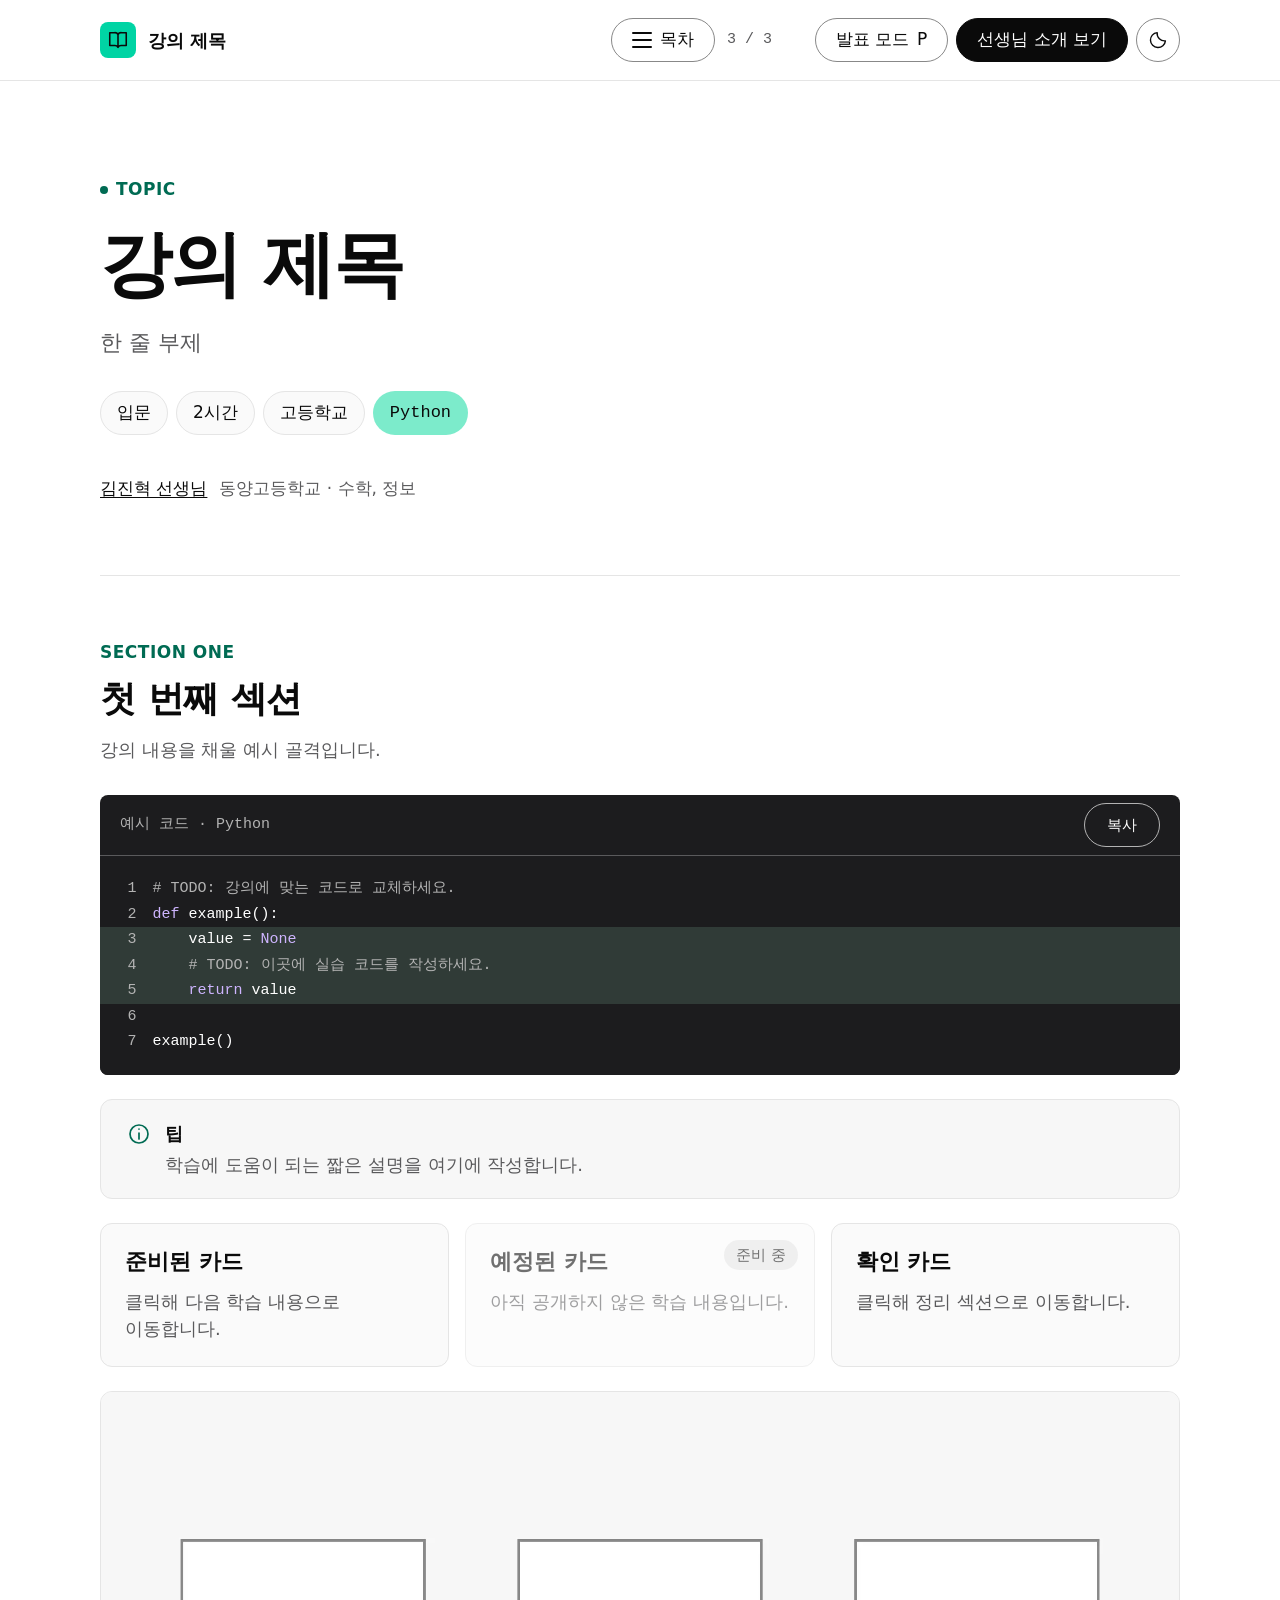
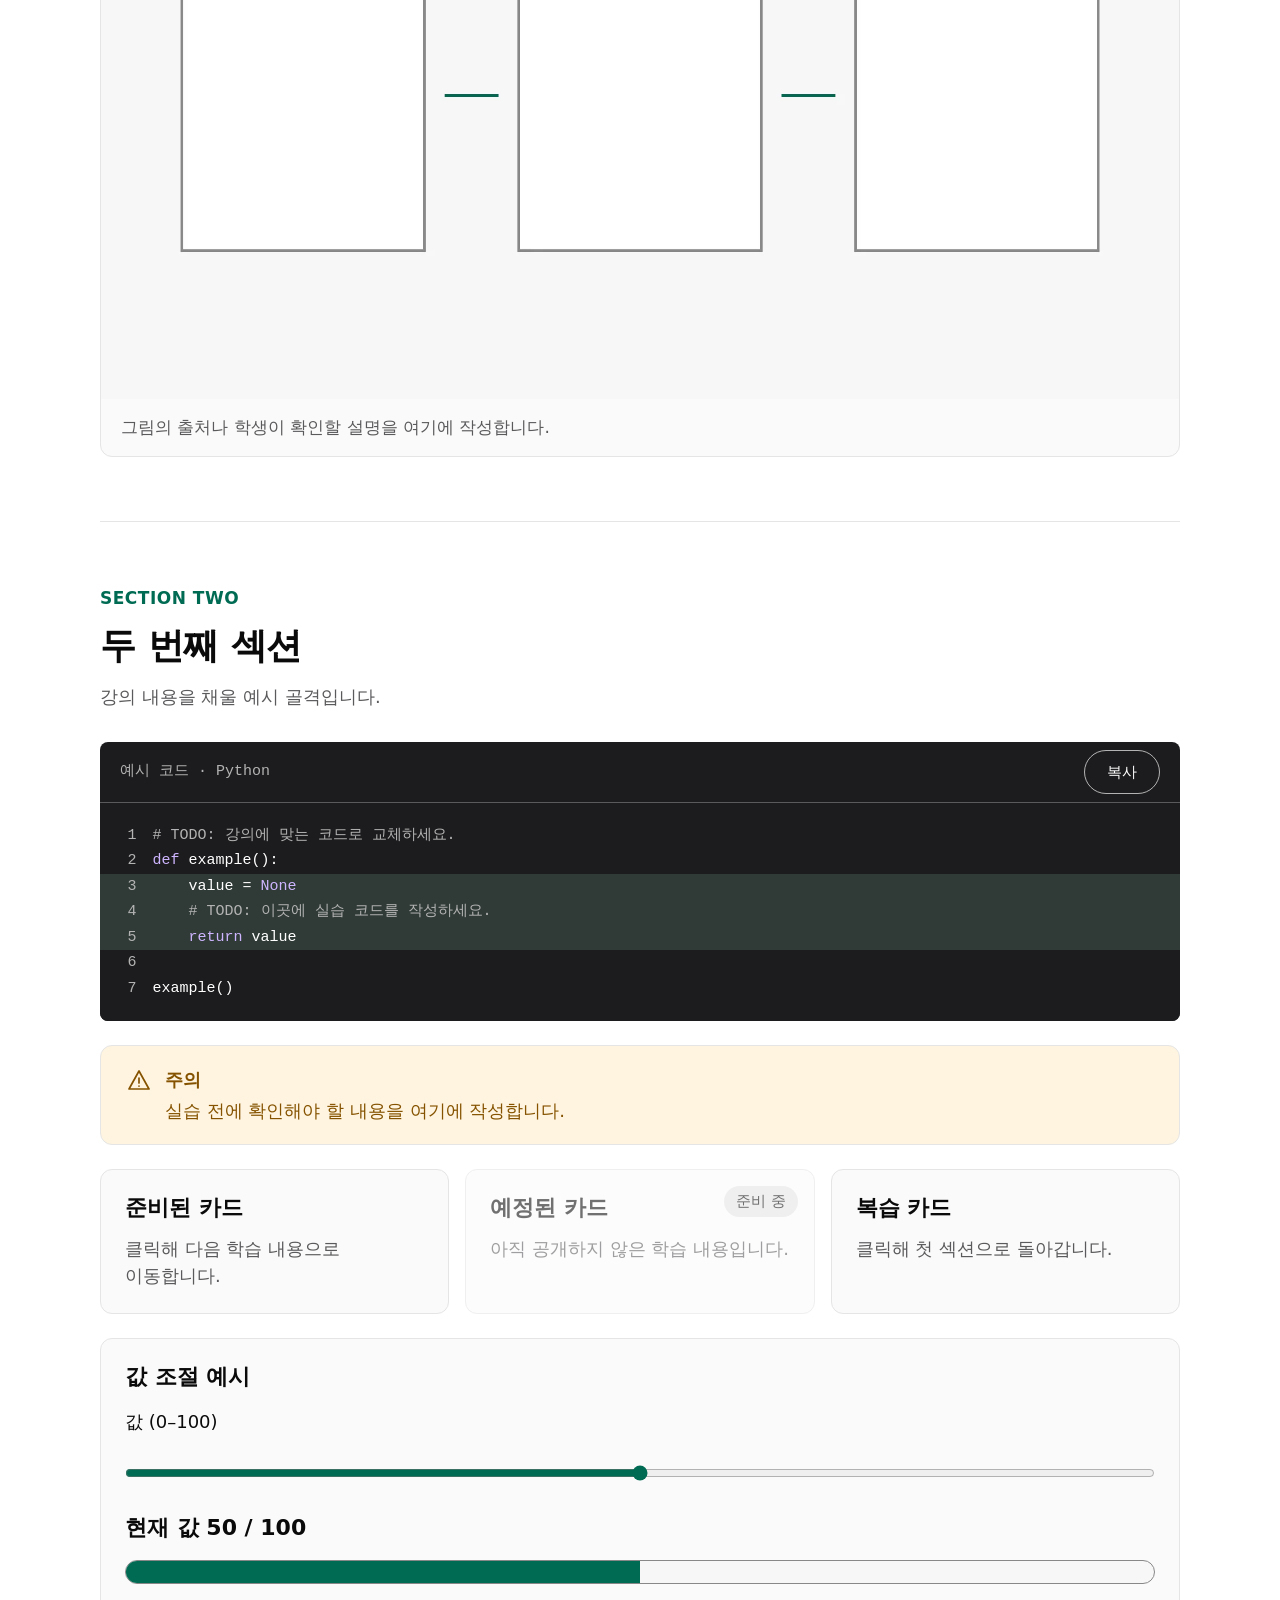
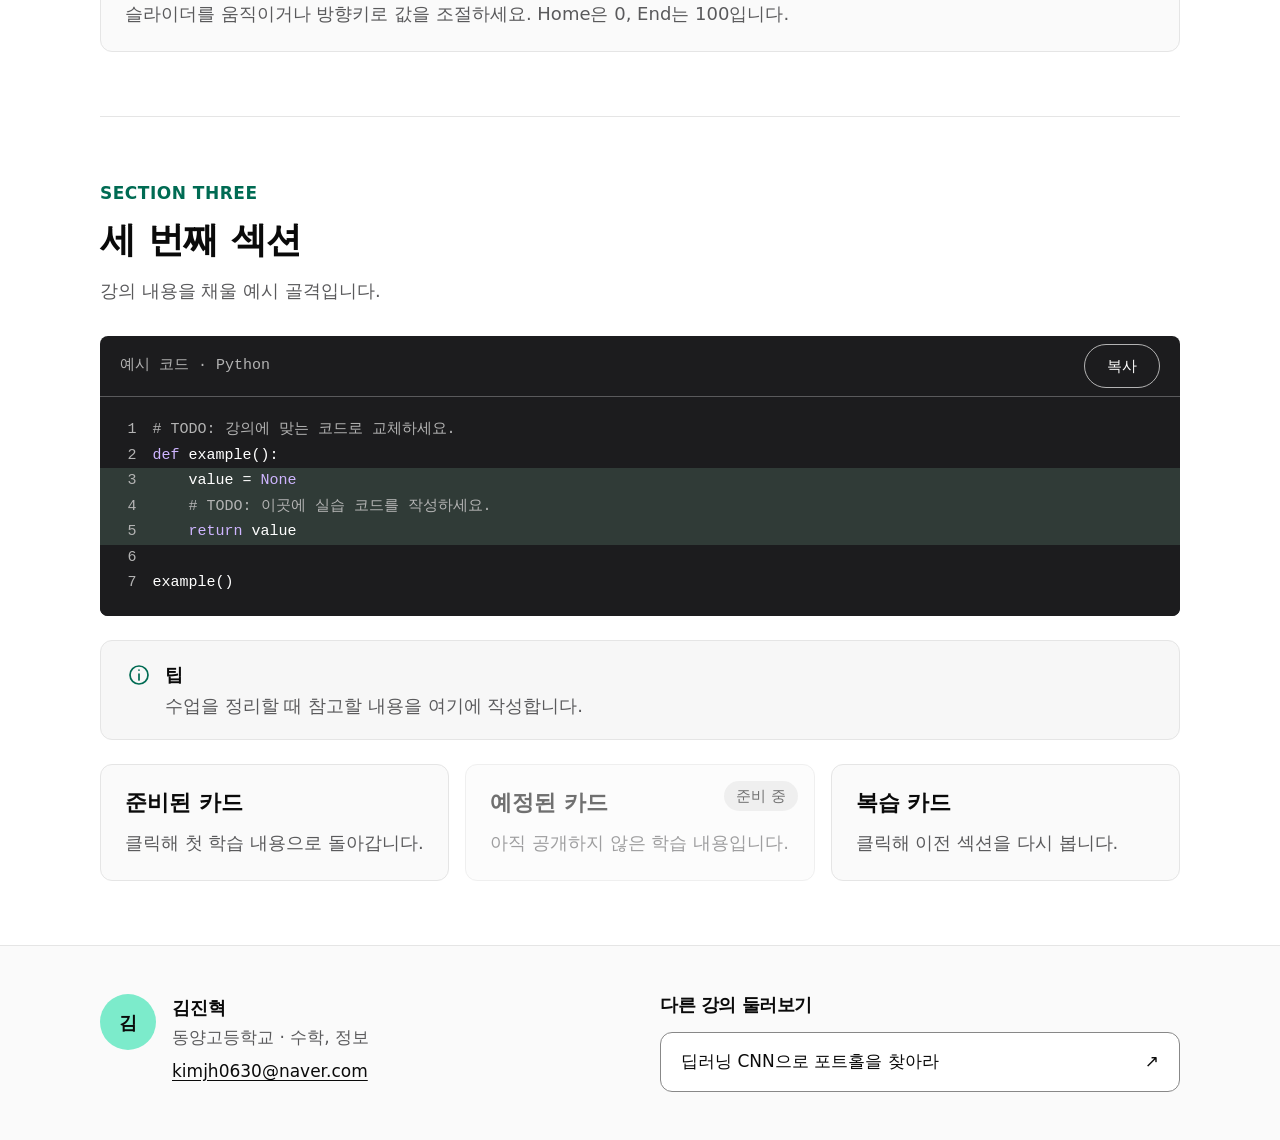
==== index.html @ 5547a017 "Initial commit" ====
<!doctype html>
<html lang="ko">
<head>
  <meta charset="utf-8">
  <meta name="viewport" content="width=device-width, initial-scale=1">
  <meta name="description" content="">
  <meta name="color-scheme" content="light dark">
  <title></title>
  <link rel="icon" href="data:,">
  <link rel="stylesheet" href="assets/css/tokens.css">
  <link rel="stylesheet" href="assets/css/base.css">
  <link rel="stylesheet" href="assets/css/lecture.css">
  <!-- 일반 스크립트를 사용하므로 file://에서도 데이터를 읽을 수 있습니다. -->
  <script src="data/site.js" defer></script>
  <script src="assets/js/shared.js" defer></script>
  <script src="assets/js/widgets.js" defer></script>
</head>
<body>
  <a class="skip-link" href="#main">본문으로 건너뛰기</a>
  <div class="scroll-progress" aria-hidden="true"><div class="scroll-progress__fill" data-progress></div></div>
  <header class="site-header" data-header>
    <div class="container header-inner">
      <a class="brand" href="#top" aria-label="강의 처음으로">
        <span class="brand-mark" aria-hidden="true">
          <svg width="22" height="22" viewBox="0 0 24 24" fill="none" stroke="currentColor" stroke-width="1.7" stroke-linecap="round" stroke-linejoin="round"><path d="M12 5v15M3 4h5a4 4 0 0 1 4 2 4 4 0 0 1 4-2h5v14h-5a4 4 0 0 0-4 2 4 4 0 0 0-4-2H3Z"/></svg>
        </span>
        <span class="brand-title" data-lecture-title></span>
      </a>
      <!-- shared.js가 본문의 .lecture-section을 수집해 링크를 생성합니다. -->
      <nav class="section-nav" aria-label="강의 섹션" data-section-nav></nav>
      <div class="header-actions">
        <button class="button" type="button" data-presentation-toggle>발표 모드 <kbd>P</kbd></button>
        <button class="button button-primary" type="button" data-open-instructor>선생님 소개 보기</button>
        <button class="button button-icon" type="button" data-theme-toggle aria-label="테마 전환">
          <svg data-theme-icon width="20" height="20" viewBox="0 0 24 24" fill="none" stroke="currentColor" stroke-width="1.7" stroke-linecap="round" stroke-linejoin="round" aria-hidden="true"><path d="M20.9 13a9 9 0 0 1-9.9-9.9A9 9 0 1 0 20.9 13Z"/></svg>
        </button>
      </div>
    </div>
  </header>

  <main id="main" tabindex="-1">
    <!-- 강의 메타는 전부 data/site.js에서 주입합니다. 이 영역은 그대로 재사용합니다. -->
    <div class="container">
      <section class="hero" id="top" aria-labelledby="lecture-title">
        <p class="kicker" data-lecture-kicker></p>
        <h1 id="lecture-title" data-lecture-title></h1>
        <p class="hero-subtitle" data-lecture-subtitle></p>
        <div class="hero-meta" data-lecture-badges aria-label="강의 정보"></div>
        <div class="hero-byline">
          <button class="text-button" type="button" data-open-instructor><span data-instructor-name></span> 선생님</button>
          <span data-instructor-affiliation></span>
        </div>
      </section>

      <section class="lecture-section" id="section-1" aria-labelledby="section-1-title" data-reveal>
        <div class="section-heading">
          <p class="kicker">SECTION ONE</p>
          <h2 id="section-1-title">첫 번째 섹션</h2>
          <!-- TODO: 첫 번째 섹션의 학습 목표와 강의 내용을 작성합니다. -->
          <p class="section-description" data-slide data-slide-title="학습 안내">강의 내용을 채울 예시 골격입니다.</p>
        </div>
        <div class="example-stack">
          <!-- 코드 원문을 그대로 작성합니다. 줄 번호·복사 버튼·강조는 자동 생성됩니다. -->
          <pre data-slide data-slide-title="코드 예시" id="example-code" data-slide-lines="3-5" data-code data-language="python" data-label="예시 코드 · Python" data-highlight="3-5"><code># TODO: 강의에 맞는 코드로 교체하세요.
def example():
    value = None
    # TODO: 이곳에 실습 코드를 작성하세요.
    return value

example()</code></pre>
          <aside class="callout" data-slide data-slide-title="팁" aria-label="팁">
            <span class="callout-icon" aria-hidden="true"><svg width="24" height="24" viewBox="0 0 24 24" fill="none" stroke="currentColor" stroke-width="1.7" stroke-linecap="round"><circle cx="12" cy="12" r="9"/><path d="M12 11v6M12 7v.1"/></svg></span>
            <div><strong>팁</strong><p>학습에 도움이 되는 짧은 설명을 여기에 작성합니다.</p></div>
          </aside>
          <div class="card-grid" data-slide data-slide-title="확인 카드">
            <a class="card" status="ready" href="#section-2"><h3>준비된 카드</h3><p>클릭해 다음 학습 내용으로 이동합니다.</p></a>
            <article class="card" status="coming" aria-disabled="true"><span class="status-badge">준비 중</span><h3>예정된 카드</h3><p>아직 공개하지 않은 학습 내용입니다.</p></article>
            <a class="card" status="ready" href="#section-3"><h3>확인 카드</h3><p>클릭해 정리 섹션으로 이동합니다.</p></a>
          </div>
          <figure class="media-figure" data-slide data-slide-title="그림 예시" data-slide-fit="contain">
            <img src="assets/img/example-image.webp" alt="세 개의 빈 상자를 나란히 배치한 강의 그림 자리 표시" loading="lazy" width="1600" height="900">
            <figcaption>그림의 출처나 학생이 확인할 설명을 여기에 작성합니다.</figcaption>
          </figure>
          <!-- 같은 원문 코드를 재사용하며 발표 중에만 1–2번 줄을 보여줍니다. -->
          <template data-slide data-slide-title="코드 앞부분" data-slide-code="example-code" data-slide-lines="1-2"></template>
        </div>
      </section>

      <section class="lecture-section" id="section-2" aria-labelledby="section-2-title" data-reveal>
        <div class="section-heading">
          <p class="kicker">SECTION TWO</p>
          <h2 id="section-2-title">두 번째 섹션</h2>
          <!-- TODO: 두 번째 섹션의 학습 목표와 강의 내용을 작성합니다. -->
          <p class="section-description" data-slide data-slide-title="학습 안내">강의 내용을 채울 예시 골격입니다.</p>
        </div>
        <div class="example-stack">
          <pre data-slide data-slide-title="코드 예시" data-code data-language="python" data-label="예시 코드 · Python" data-highlight="3-5"><code># TODO: 강의에 맞는 코드로 교체하세요.
def example():
    value = None
    # TODO: 이곳에 실습 코드를 작성하세요.
    return value

example()</code></pre>
          <aside class="callout callout-warn" data-slide data-slide-title="추가 주의사항" data-slide-skip aria-label="주의">
            <span class="callout-icon" aria-hidden="true"><svg width="24" height="24" viewBox="0 0 24 24" fill="none" stroke="currentColor" stroke-width="1.7" stroke-linecap="round" stroke-linejoin="round"><path d="M12 3 2 21h20L12 3Z"/><path d="M12 10v5M12 18v.1"/></svg></span>
            <div><strong>주의</strong><p>실습 전에 확인해야 할 내용을 여기에 작성합니다.</p></div>
          </aside>
          <div class="card-grid" data-slide data-slide-title="확인 카드">
            <a class="card" status="ready" href="#section-3"><h3>준비된 카드</h3><p>클릭해 다음 학습 내용으로 이동합니다.</p></a>
            <article class="card" status="coming" aria-disabled="true"><span class="status-badge">준비 중</span><h3>예정된 카드</h3><p>아직 공개하지 않은 학습 내용입니다.</p></article>
            <a class="card" status="ready" href="#section-1"><h3>복습 카드</h3><p>클릭해 첫 섹션으로 돌아갑니다.</p></a>
          </div>
          <!-- 범용 위젯 예시. 정적 설명은 스크립트 로드/초기화 실패 시에도 남습니다. -->
          <div data-slide data-slide-title="슬라이더 예시" data-slide-fit="contain" data-widget="value-slider">
            <aside class="callout"><div><strong>값 조절 예시</strong><p>0부터 100까지 값을 조절하면 결과 막대가 같은 비율로 채워집니다. 기본값은 50입니다.</p></div></aside>
          </div>
        </div>
      </section>

      <section class="lecture-section" id="section-3" aria-labelledby="section-3-title" data-reveal>
        <div class="section-heading">
          <p class="kicker">SECTION THREE</p>
          <h2 id="section-3-title">세 번째 섹션</h2>
          <!-- TODO: 세 번째 섹션의 학습 목표와 강의 내용을 작성합니다. -->
          <p class="section-description" data-slide data-slide-title="학습 안내">강의 내용을 채울 예시 골격입니다.</p>
        </div>
        <div class="example-stack">
          <pre data-slide data-slide-title="코드 예시" data-code data-language="python" data-label="예시 코드 · Python" data-highlight="3-5"><code># TODO: 강의에 맞는 코드로 교체하세요.
def example():
    value = None
    # TODO: 이곳에 실습 코드를 작성하세요.
    return value

example()</code></pre>
          <aside class="callout" data-slide data-slide-title="팁" aria-label="팁">
            <span class="callout-icon" aria-hidden="true"><svg width="24" height="24" viewBox="0 0 24 24" fill="none" stroke="currentColor" stroke-width="1.7" stroke-linecap="round"><circle cx="12" cy="12" r="9"/><path d="M12 11v6M12 7v.1"/></svg></span>
            <div><strong>팁</strong><p>수업을 정리할 때 참고할 내용을 여기에 작성합니다.</p></div>
          </aside>
          <div class="card-grid" data-slide data-slide-title="확인 카드">
            <a class="card" status="ready" href="#section-1"><h3>준비된 카드</h3><p>클릭해 첫 학습 내용으로 돌아갑니다.</p></a>
            <article class="card" status="coming" aria-disabled="true"><span class="status-badge">준비 중</span><h3>예정된 카드</h3><p>아직 공개하지 않은 학습 내용입니다.</p></article>
            <a class="card" status="ready" href="#section-2"><h3>복습 카드</h3><p>클릭해 이전 섹션을 다시 봅니다.</p></a>
          </div>
          <!-- TODO: 필요한 예시만 남기고 실제 강의 내용으로 교체합니다. -->
        </div>
      </section>
    </div>
  </main>

  <footer class="site-footer">
    <div class="container footer-grid">
      <div class="footer-instructor">
        <div data-instructor-avatar></div>
        <div>
          <strong data-instructor-name></strong>
          <p data-instructor-affiliation></p>
          <a class="footer-email" data-instructor-email></a>
        </div>
      </div>
      <div data-other-lectures-region>
        <h2 class="footer-heading">다른 강의 둘러보기</h2>
        <div class="other-lectures" data-other-lectures></div>
      </div>
    </div>
  </footer>
  <!-- 선생님 소개 모달의 내용은 shared.js가 SITE.instructor로 한 번만 생성합니다. -->
  <div class="sr-only" role="status" aria-live="polite" data-copy-status></div>
  <noscript>강의 정보와 인터랙션을 표시하려면 브라우저에서 JavaScript를 켜 주세요.</noscript>
</body>
</html>
---- assets/css/tokens.css ----
/* ★ 공통 자산: 템플릿 원본에서만 수정하고 sync-shared.sh 또는 sync-shared.ps1로 강의 저장소에 배포합니다.
 * DESIGN.md의 Mintlify 토큰과 교실·오프라인 적용 규칙을 구현하는 유일한 토큰 소스입니다.
 * 각 강의는 이 파일을 수정하지 않고 data/site.js에서 accent를 선택합니다.
 */
:root {
  color-scheme: light;
  --bg: #ffffff;
  --surface: #f7f7f7;
  --surface-2: #fafafa;
  --border: #e5e5e5;
  --text: #0a0a0a;
  --text-muted: #5a5a5c;
  --accent: #00d4a4;
  --accent-soft: #7cebcb;
  --accent-ink: #0a0a0a;
  --accent-text: #006b53;
  --warn: #855300;
  --warn-soft: #fff4df;
  --control-border: #888888;
  --code-bg: #1c1c1e;
  --code-text: #ffffff;
  --code-muted: #b3b3b3;
  --code-border: #5a5a5c;
  --code-highlight: #303b37;
  --syntax-keyword: #ceb5ff;
  --syntax-string: #7cebcb;
  --syntax-number: #ffd08a;
  --syntax-function: #a8d5ff;
  --backdrop: rgb(10 10 10 / 65%);
  --shadow-dialog: 0 24px 48px -8px rgb(0 0 0 / 24%);

  --font-sans: system-ui, "Pretendard", "Apple SD Gothic Neo", "Malgun Gothic", sans-serif;
  --font-mono: ui-monospace, "D2Coding", "Consolas", monospace;
  --font-body: 1.125rem; /* 18px: Mintlify subtitle, 교실 본문 최소 17px 충족 */
  --font-small: 1.0625rem;
  --font-code: 0.9375rem; /* 15px: 교실 코드 최소 크기 */
  --font-hero: 4.5rem;
  --font-section: 2.25rem;
  --font-card: 1.375rem;
  --weight-medium: 500;
  --weight-heading: 600;
  --leading-body: 1.5;
  --leading-hero: 1.05;
  --leading-heading: 1.2;
  --tracking-hero: -2px;
  --tracking-heading: -0.5px;

  --radius-sm: 6px;
  --radius-md: 8px;
  --radius-lg: 12px;
  --radius-pill: 9999px;
  --space-1: 4px;
  --space-2: 8px;
  --space-3: 12px;
  --space-4: 16px;
  --space-5: 20px;
  --space-6: 24px;
  --space-7: 32px;
  --space-8: 40px;
  --space-section-sm: 48px;
  --space-section: 64px;
  --space-section-lg: 96px;
  --space-hero: 120px;
  --maxw: 1080px;
  --header-offset: 88px; /* shared.js가 실제 헤더 높이에 맞춥니다. */
  --duration-fast: 180ms;
  --duration-reveal: 450ms;
  --reveal-distance: 16px;
}

/* 시스템 테마는 저장한 선택이 없을 때만 적용됩니다. */
@media (prefers-color-scheme: dark) {
  :root:not([data-theme="light"]) {
    color-scheme: dark;
    --bg: #0a0a0a;
    --surface: #1c1c1e;
    --surface-2: #141414;
    --border: #3a3a3c;
    --text: #ffffff;
    --text-muted: #b3b3b3;
    --warn: #ffd08a;
    --warn-soft: #332710;
  }
}

:root[data-theme="dark"] {
  color-scheme: dark;
  --bg: #0a0a0a;
  --surface: #1c1c1e;
  --surface-2: #141414;
  --border: #3a3a3c;
  --text: #ffffff;
  --text-muted: #b3b3b3;
  --warn: #ffd08a;
  --warn-soft: #332710;
}

/* 밝은 액센트 면에는 어두운 글자를 사용해 AA 대비를 확보합니다. */
[data-accent="neon-green"] {
  --accent: #00d4a4;
  --accent-soft: #7cebcb;
  --accent-text: #006b53;
}

[data-accent="violet"] {
  --accent: #a855f7;
  --accent-soft: #ede9fe;
  --accent-text: #5b21b6;
}

[data-accent="amber"] {
  --accent: #f59e0b;
  --accent-soft: #fff4df;
  --accent-text: #855300;
}

@media (prefers-color-scheme: dark) {
  :root:not([data-theme="light"]) [data-accent="neon-green"] { --accent-text: #7cebcb; }
  :root:not([data-theme="light"]) [data-accent="violet"] { --accent-text: #c4b5fd; }
  :root:not([data-theme="light"]) [data-accent="amber"] { --accent-text: #ffd08a; }
}

:root[data-theme="dark"] [data-accent="neon-green"] { --accent-text: #7cebcb; }
:root[data-theme="dark"] [data-accent="violet"] { --accent-text: #c4b5fd; }
:root[data-theme="dark"] [data-accent="amber"] { --accent-text: #ffd08a; }

@media (prefers-reduced-motion: reduce) {
  :root {
    --duration-fast: 0s;
    --duration-reveal: 0s;
    --reveal-distance: 0px;
  }
}
---- assets/css/base.css ----
/* ★ 공통 자산: 템플릿 원본에서만 수정하고 sync-shared.sh 또는 sync-shared.ps1로 강의 저장소에 배포합니다.
 * 공통 레이아웃·타이포·컴포넌트입니다. 강의별 변경은 lecture.css에 작성합니다.
 * 컬러·폰트·간격 값의 단일 소스는 tokens.css입니다.
 */
*, *::before, *::after { box-sizing: border-box; }
html { scroll-behavior: smooth; scroll-padding-top: var(--header-offset); }
body {
  margin: 0;
  background: var(--bg);
  color: var(--text);
  font-family: var(--font-sans);
  font-size: var(--font-body);
  line-height: var(--leading-body);
  overflow-wrap: anywhere;
  word-break: keep-all;
}
button, input, textarea, select { font: inherit; }
kbd { font: inherit; }
button, a { -webkit-tap-highlight-color: transparent; }
button { cursor: pointer; }
a { color: inherit; text-underline-offset: 0.2em; }
button, a { touch-action: manipulation; }
button:focus-visible, a:focus-visible, [tabindex]:focus-visible {
  outline: 3px solid var(--accent-text);
  outline-offset: 4px;
}
img, svg { display: block; max-width: 100%; }
svg { flex-shrink: 0; }
h1, h2, h3, p { margin: 0; }
h1, h2, h3 { font-weight: var(--weight-heading); text-wrap: balance; }
h1 { font-size: var(--font-hero); line-height: var(--leading-hero); letter-spacing: var(--tracking-hero); }
h2 { font-size: var(--font-section); line-height: var(--leading-heading); letter-spacing: var(--tracking-heading); }
h3 { font-size: var(--font-card); line-height: 1.3; }
[hidden] { display: none !important; }
::selection { color: var(--accent-ink); background: var(--accent-soft); }
.container { width: min(var(--maxw), calc(100% - var(--space-7) * 2)); margin-inline: auto; }
.sr-only {
  position: absolute;
  width: 1px;
  height: 1px;
  padding: 0;
  margin: -1px;
  overflow: hidden;
  clip-path: inset(50%);
  white-space: nowrap;
  border: 0;
}
.skip-link {
  position: fixed;
  top: var(--space-3);
  left: var(--space-4);
  z-index: 100;
  padding: var(--space-3) var(--space-5);
  border-radius: var(--radius-pill);
  color: var(--accent-ink);
  background: var(--accent);
  transform: translateY(-180%);
}
.skip-link:focus { transform: translateY(0); }
.scroll-progress { position: fixed; inset: 0 0 auto; height: 4px; z-index: 60; pointer-events: none; }
.scroll-progress__fill { width: 100%; height: 100%; background: var(--accent); transform: scaleX(0); transform-origin: left; }
.site-header { position: sticky; top: 0; z-index: 30; background: var(--bg); border-bottom: 1px solid var(--border); }
.header-inner { display: flex; align-items: center; gap: var(--space-5); min-height: 80px; padding-block: var(--space-3); }
.brand { display: flex; align-items: center; gap: var(--space-3); min-width: 0; margin-right: auto; text-decoration: none; font-weight: var(--weight-heading); }
.brand-mark { display: grid; place-items: center; flex-shrink: 0; width: 36px; height: 36px; color: var(--accent-ink); background: var(--accent); border-radius: var(--radius-md); }
.brand-title { max-width: 210px; overflow: hidden; text-overflow: ellipsis; white-space: nowrap; }
.section-menu { position: relative; flex-shrink: 0; }
.section-menu-controls { display: flex; align-items: center; gap: var(--space-3); }
.section-menu-toggle[aria-expanded="true"] { border-color: var(--accent-text); background: var(--surface); }
.hamburger-icon { display: grid; align-content: space-between; flex-shrink: 0; width: 20px; height: 16px; }
.hamburger-icon span { width: 100%; height: 2px; border-radius: var(--radius-pill); background: currentColor; }
.section-progress { min-width: 4.5em; color: var(--text-muted); font-family: var(--font-mono); font-size: var(--font-code); font-variant-numeric: tabular-nums; white-space: nowrap; }
.section-nav {
  position: absolute;
  top: calc(100% + var(--space-2));
  right: 0;
  z-index: 50;
  display: grid;
  gap: var(--space-1);
  width: min(360px, calc(100vw - var(--space-4) * 2));
  max-height: min(70vh, calc(100dvh - var(--header-offset) - var(--space-4)));
  padding: var(--space-2);
  overflow-y: auto;
  overscroll-behavior: contain;
  border: 1px solid var(--control-border);
  border-radius: var(--radius-lg);
  background: var(--bg);
  box-shadow: var(--shadow-dialog);
}
.section-nav a {
  display: flex;
  align-items: center;
  gap: var(--space-3);
  min-height: 48px;
  padding: var(--space-3) var(--space-4);
  border-radius: var(--radius-md);
  color: var(--text-muted);
  font-size: max(1rem, var(--font-small));
  font-weight: var(--weight-medium);
  text-decoration: none;
}
.section-nav a:hover { color: var(--text); background: var(--surface); }
.section-nav a[aria-current="location"] { color: var(--accent-ink); background: var(--accent-soft); }
.section-check { display: inline-grid; place-items: center; flex-shrink: 0; width: 1.5rem; height: 1.5rem; border-radius: var(--radius-pill); background: var(--accent-soft); color: var(--accent-ink); font-size: 0.875rem; font-weight: var(--weight-heading); }
.header-actions { display: flex; align-items: center; flex-shrink: 0; gap: var(--space-2); }
.button {
  display: inline-flex;
  align-items: center;
  justify-content: center;
  gap: var(--space-2);
  min-height: 44px;
  padding: var(--space-2) var(--space-5);
  border: 1px solid var(--control-border);
  border-radius: var(--radius-pill);
  background: var(--bg);
  color: var(--text);
  font-size: var(--font-small);
  font-weight: var(--weight-medium);
  text-decoration: none;
}
.button:hover { background: var(--surface); }
.button-primary { background: var(--text); border-color: var(--text); color: var(--bg); }
.button-primary:hover { background: var(--text-muted); }
.button-icon { width: 44px; padding: 0; flex-shrink: 0; }
.hero { padding-block: var(--space-section-lg) var(--space-section); }
.kicker { display: flex; align-items: center; gap: var(--space-2); font-size: var(--font-small); font-weight: var(--weight-heading); letter-spacing: 0.5px; color: var(--accent-text); }
.hero .kicker::before { content: ""; width: 8px; height: 8px; border-radius: var(--radius-pill); background: currentColor; }
.hero h1 { margin-top: var(--space-6); max-width: 960px; }
.hero-subtitle { margin-top: var(--space-6); color: var(--text-muted); font-size: 1.375rem; max-width: 720px; }
.hero-meta { display: flex; flex-wrap: wrap; gap: var(--space-2); margin-top: var(--space-7); }
.badge { display: inline-flex; align-items: center; gap: var(--space-2); padding: var(--space-2) var(--space-4); border: 1px solid var(--border); border-radius: var(--radius-pill); font-size: var(--font-small); background: var(--surface-2); }
.badge-tag { background: var(--accent-soft); border-color: transparent; color: var(--accent-ink); font-family: var(--font-mono); }
.hero-byline { display: flex; flex-wrap: wrap; align-items: center; gap: var(--space-3); margin-top: var(--space-7); color: var(--text-muted); font-size: var(--font-small); }
.text-button { padding: 0; border: 0; background: transparent; color: var(--text); font-size: inherit; text-decoration: underline; text-underline-offset: 0.2em; min-height: 44px; }
.lecture-section { padding-block: var(--space-section); border-top: 1px solid var(--border); scroll-margin-top: var(--space-4); }
.section-heading { margin-bottom: var(--space-7); }
.section-heading h2 { margin-top: var(--space-3); }
.section-description { margin-top: var(--space-4); color: var(--text-muted); }
.example-stack { display: grid; gap: var(--space-6); }
.card-grid { display: grid; grid-template-columns: repeat(3, minmax(0, 1fr)); gap: var(--space-4); }
.card { position: relative; display: block; padding: var(--space-6); border: 1px solid var(--border); border-radius: var(--radius-lg); background: var(--surface-2); color: var(--text); text-decoration: none; }
.card[status="ready"]:hover { background: var(--surface); border-color: var(--control-border); }
.card[status="coming"] { opacity: 0.58; pointer-events: none; cursor: not-allowed; }
.status-badge { position: absolute; top: var(--space-4); right: var(--space-4); padding: var(--space-1) var(--space-3); border-radius: var(--radius-pill); background: var(--border); color: var(--text); font-size: var(--font-code); font-weight: var(--weight-medium); }
.card[status="coming"] h3 { padding-right: 5.5rem; }
.card p { margin-top: var(--space-3); color: var(--text-muted); }
.media-figure { margin: 0; border: 1px solid var(--border); border-radius: var(--radius-lg); overflow: hidden; background: var(--surface-2); }
.media-figure img { width: 100%; height: auto; }
.figure-placeholder { display: grid; place-items: center; aspect-ratio: 16 / 9; padding: var(--space-6); background: var(--surface); color: var(--text-muted); font-family: var(--font-mono); font-size: var(--font-code); }
.media-figure figcaption { padding: var(--space-4) var(--space-5); color: var(--text-muted); font-size: var(--font-small); }
.callout { display: flex; gap: var(--space-3); padding: var(--space-5) var(--space-6); border: 1px solid var(--border); border-radius: var(--radius-lg); background: var(--surface); }
.callout-icon { display: grid; place-items: center; flex-shrink: 0; width: 28px; height: 28px; color: var(--accent-text); }
.callout strong { display: block; margin-bottom: var(--space-1); font-weight: var(--weight-heading); }
.callout p { color: var(--text-muted); }
.callout-warn { background: var(--warn-soft); }
.callout-warn .callout-icon, .callout-warn strong, .callout-warn p { color: var(--warn); }
code, pre { font-family: var(--font-mono); font-size: var(--font-code); word-break: normal; overflow-wrap: normal; }
:not(pre) > code { padding: 2px var(--space-1); border: 1px solid var(--border); border-radius: var(--radius-sm); background: var(--surface); }
pre[data-code] { margin: 0; padding: var(--space-5) 0; border-radius: var(--radius-md); overflow: auto; tab-size: 4; background: var(--code-bg); color: var(--code-text); line-height: 1.7; }
pre[data-code]:not([data-code-ready]) { padding: var(--space-5); }
.code-block { min-width: 0; overflow: hidden; background: var(--code-bg); color: var(--code-text); border-radius: var(--radius-md); }
.code-toolbar { display: flex; align-items: center; justify-content: space-between; gap: var(--space-4); padding: var(--space-2) var(--space-5); border-bottom: 1px solid var(--code-border); }
.code-label { color: var(--code-muted); font-family: var(--font-mono); font-size: var(--font-code); }
.copy-button { min-width: 76px; min-height: 44px; padding: var(--space-2) var(--space-3); border: 1px solid var(--code-muted); border-radius: var(--radius-pill); color: var(--code-text); background: transparent; font-size: var(--font-code); }
.copy-button:hover { background: var(--code-highlight); }
.code-block :focus-visible { outline-color: var(--code-text); }
.code-block pre { border-radius: 0; }
.code-block pre > code { display: block; width: max-content; min-width: 100%; }
.code-line { display: flex; min-height: 1.7em; padding-right: var(--space-5); }
.code-line.is-highlighted { background: var(--code-highlight); }
.line-number { flex: 0 0 3.5em; text-align: right; padding-inline: var(--space-2) var(--space-4); color: var(--code-muted); user-select: none; }
.line-content { white-space: pre; }
.syntax-comment { color: var(--code-muted); }
.syntax-keyword { color: var(--syntax-keyword); }
.syntax-string { color: var(--syntax-string); }
.syntax-number { color: var(--syntax-number); }
.syntax-function { color: var(--syntax-function); }
.site-footer { padding-block: var(--space-section-sm); border-top: 1px solid var(--border); background: var(--surface-2); }
.footer-grid { display: grid; grid-template-columns: 1fr 1fr; gap: var(--space-8); }
.footer-instructor { display: flex; gap: var(--space-4); align-items: flex-start; }
.footer-instructor p { margin-top: var(--space-1); color: var(--text-muted); font-size: var(--font-small); }
.footer-email { display: inline-block; margin-top: var(--space-2); font-size: var(--font-small); }
.footer-heading { font-size: var(--font-body); margin-bottom: var(--space-4); }
.other-lectures { display: grid; gap: var(--space-3); }
.lecture-link { display: flex; justify-content: space-between; align-items: center; gap: var(--space-4); padding: var(--space-4) var(--space-5); border: 1px solid var(--control-border); border-radius: var(--radius-lg); text-decoration: none; background: var(--bg); font-size: var(--font-small); }
.lecture-link:hover { background: var(--surface); }
.avatar { position: relative; display: grid; place-items: center; flex-shrink: 0; width: 56px; height: 56px; overflow: hidden; border-radius: var(--radius-pill); background: var(--accent-soft); color: var(--accent-ink); font-weight: var(--weight-heading); }
.avatar img { position: absolute; inset: 0; width: 100%; height: 100%; object-fit: cover; opacity: 0; }
.avatar img.is-loaded { opacity: 1; }
.avatar-large { width: 80px; height: 80px; font-size: 1.75rem; }
.instructor-dialog { width: min(640px, calc(100% - var(--space-7))); max-height: calc(100dvh - var(--space-7)); padding: var(--space-7); overflow: auto; border: 1px solid var(--border); border-radius: var(--radius-lg); background: var(--bg); color: var(--text); box-shadow: var(--shadow-dialog); }
.instructor-dialog::backdrop { background: var(--backdrop); }
.dialog-top { display: flex; justify-content: space-between; align-items: center; gap: var(--space-4); margin-bottom: var(--space-6); }
.dialog-top h2 { font-size: var(--font-card); letter-spacing: normal; }
.instructor-name { margin-top: var(--space-5); font-size: 1.75rem; }
.instructor-affiliation { margin-top: var(--space-2); color: var(--text-muted); }
.instructor-email { display: inline-block; margin-top: var(--space-3); }
.credentials { margin: var(--space-6) 0 0; padding-left: var(--space-5); }
.credentials li { padding-left: var(--space-1); }
.credentials li + li { margin-top: var(--space-3); }
.credentials li::marker { color: var(--accent-text); }
.is-reveal-pending { opacity: 0; transform: translateY(var(--reveal-distance)); }
.reveal-enabled { transition: opacity var(--duration-reveal) ease, transform var(--duration-reveal) ease; }
.presentation-hud { position: fixed; left: 50%; bottom: 14px; z-index: 75; display: flex; align-items: center; gap: 24px; max-width: calc(100% - 48px); padding: 10px 24px; border: 1px solid var(--code-border); border-radius: var(--radius-pill); background: var(--code-bg); color: var(--code-text); font-size: 18px; transform: translateX(-50%); white-space: nowrap; }
.presentation-blackout { position: fixed; inset: 0; z-index: 80; display: none; background: #000000; }
body.is-blackout .presentation-blackout { display: block; }
body.is-presenting { overflow: hidden; }
body.is-presenting > main,
body.is-presenting .site-header,
body.is-presenting .site-footer,
body.is-presenting .scroll-progress,
body.is-presenting .skip-link { display: none; }
.presentation-stage { --slide-body: 28px; --slide-code: 24px; --font-body: var(--slide-body); --font-small: var(--slide-body); --font-code: var(--slide-code); --font-card: var(--slide-body); position: fixed; inset: 0; z-index: 70; padding: 24px 5vw 78px; display: grid; grid-template-rows: auto minmax(0, 1fr); gap: 20px; background: var(--bg); color: var(--text); font-size: var(--slide-body); line-height: 1.5; }
.presentation-stage[hidden], .presentation-hud[hidden] { display: none; }
.presentation-stage .presentation-title { margin: 0; font-size: 44px; line-height: 1.2; letter-spacing: var(--tracking-heading); }
.presentation-viewport { min-height: 0; overflow-x: hidden; overflow-y: auto; overscroll-behavior: contain; display: flex; flex-direction: column; }
.presentation-fit-frame { flex: 0 0 auto; width: 100%; min-width: 0; position: relative; margin-block: auto; }
.presentation-content { width: 100%; min-width: 0; display: grid; gap: 20px; transform-origin: top center; }
.presentation-fit-frame.is-scaled { overflow: clip; }
.presentation-fit-frame.is-scaled > .presentation-content { position: absolute; inset: 0 0 auto; }
.presentation-content > * { min-width: 0; max-width: 100%; }
.presentation-content > .button { justify-self: start; }
.presentation-stage :is(p, li, td, th, summary, .section-description) { font-size: var(--slide-body); }
.presentation-stage :is(h3, h4, h5) { font-size: calc(var(--slide-body) * 1.15); line-height: 1.3; }
.presentation-stage .section-description { margin-top: 0; }
.presentation-stage .example-stack { gap: 16px; }
.presentation-stage .card { padding: 24px; }
.presentation-stage :is(code, pre, .code-label, .copy-button, .widget-code, .widget-math) { font-size: var(--slide-code); }
.presentation-stage .code-block { width: 100%; }
.presentation-stage pre[data-code] { max-height: none; padding-block: 10px; line-height: 1.25; overflow-x: auto; overflow-y: hidden; }
.presentation-stage .code-line { min-height: 1.25em; }
.presentation-stage .code-line.is-slide-line-hidden { display: none; }
.presentation-stage .code-toolbar { flex-wrap: wrap; gap: 10px; padding-block: 6px; }
.presentation-code-range { order: 1; margin-left: auto; font-size: 18px; color: var(--code-muted); }
.presentation-stage .code-toolbar .copy-button { order: 2; }
.presentation-stage .media-figure { justify-self: center; width: 100%; background: var(--bg); }
.presentation-stage .media-figure img { display: block; width: auto; max-width: 100%; height: auto; max-height: min(67vh, 650px); object-fit: contain; margin-inline: auto; }
.presentation-stage .media-figure figcaption { font-size: var(--slide-body); padding: 10px 20px; text-align: center; }
.presentation-stage .table-scroll { width: 100%; }
.presentation-stage .table-scroll :is(td, th) { font-size: min(var(--slide-body), 24px); }
.presentation-stage .is-reveal-pending { opacity: 1; transform: none; }
.presentation-overflow-hint { position: absolute; right: 5vw; bottom: 63px; margin: 0; padding: 6px 16px; background: var(--warn-soft); color: var(--warn); border: 2px solid var(--warn); font-size: 18px !important; z-index: 1; }
.presentation-viewport.has-overflow { border-block-end: 3px solid var(--warn); padding-bottom: 36px; }
.presentation-stage .interactive-widget { gap: 14px; padding: 18px; }
.presentation-stage .widget-note { font-size: var(--slide-body); }
.presentation-stage .widget-math { line-height: 1.4; }
.presentation-stage .widget-buttons .button { font-size: var(--slide-body); }
@media (prefers-reduced-motion: reduce) {
  .presentation-content { animation: none; transition: none; }
}

@media (max-width: 1100px) {
  .header-inner { gap: var(--space-3); }
  .brand-title { max-width: 155px; }
  .header-actions .button { padding-inline: var(--space-3); }
}

@media (max-width: 767px) {
  .container { width: calc(100% - var(--space-4) * 2); }
  .header-inner { display: grid; grid-template-columns: minmax(0, 1fr) auto; gap: var(--space-2); padding-block: var(--space-3) var(--space-2); }
  .brand { grid-column: 1; grid-row: 1; gap: var(--space-2); width: 100%; }
  .brand-mark { display: none; }
  .brand-title { max-width: 100%; font-size: var(--font-small); }
  .section-menu { grid-column: 2; grid-row: 1; justify-self: end; }
  .section-menu-label { display: none; }
  .section-menu-toggle { width: 44px; padding: 0; }
  .section-progress { min-width: 3.8em; font-size: 0.875rem; }
  .section-nav { position: fixed; top: calc(var(--header-offset) - var(--space-2)); right: var(--space-4); width: calc(100% - var(--space-4) * 2); }
  .header-actions .button { padding-inline: var(--space-3); }
  .header-actions .button-icon { padding: 0; }
  .header-actions { grid-column: 1 / -1; grid-row: 2; justify-content: flex-end; width: 100%; }
  .header-inner > .back-to-hub { grid-column: 1; grid-row: 1; justify-self: start; }
  .header-inner > .back-to-hub + .brand { grid-row: 2; }
  .header-inner > .back-to-hub ~ .section-menu { grid-row: 1 / span 2; align-self: center; }
  .header-inner > .back-to-hub ~ .header-actions { grid-row: 3; }
  .hero { padding-block: var(--space-section) var(--space-section-sm); }
  .hero h1 { font-size: 2.75rem; letter-spacing: var(--tracking-heading); }
  .hero-subtitle { font-size: var(--font-body); }
  .lecture-section { padding-block: var(--space-section-sm); }
  .card-grid { grid-template-columns: 1fr; }
  .card { padding: var(--space-5); }
  .callout { padding: var(--space-5); }
  .footer-grid { grid-template-columns: 1fr; gap: var(--space-7); }
  .instructor-dialog { padding: var(--space-6); }
  .code-toolbar { padding-inline: var(--space-4); }
  .presentation-hud { width: calc(100% - var(--space-4) * 2); justify-content: space-between; gap: var(--space-3); padding-inline: var(--space-4); white-space: normal; }
  body.is-presenting { font-size: 1.15rem; }
  body.is-presenting .card-grid { grid-template-columns: 1fr; }
}

@media (max-width: 479px) {
  .hero h1 { font-size: 2.25rem; }
  h2 { font-size: 1.75rem; }
}

/* 순번과 연결선이 있는 공통 레벨 학습 경로 */
.level-path { list-style: none; margin: 0; padding: 0; }
.level-path-step { position: relative; display: grid; grid-template-columns: 48px minmax(0, 1fr); gap: var(--space-5); padding-bottom: var(--space-7); }
.level-path-step:not(:last-child)::before { content: ""; position: absolute; left: 23px; top: 48px; bottom: 0; width: 2px; background: var(--border); }
.path-number { position: relative; display: grid; place-items: center; width: 48px; height: 48px; border: 1px solid var(--control-border); border-radius: var(--radius-pill); background: var(--bg); font-family: var(--font-mono); }
.level-card { display: grid; min-width: 0; border: 1px solid var(--border); border-radius: var(--radius-lg); background: var(--surface-2); text-decoration: none; overflow: hidden; }
.level-card.has-cover { grid-template-columns: minmax(0, 1.1fr) minmax(0, 1fr); }
.level-card[data-status="ready"]:hover { border-color: var(--accent-text); background: var(--surface); }
.level-card[data-status="coming"] { opacity: 0.58; cursor: default; }
.level-card-content { padding: var(--space-7); min-width: 0; }
.level-card-top { display: flex; justify-content: space-between; align-items: center; gap: var(--space-3); margin-bottom: var(--space-5); }
.level-card h3 { font-size: 1.75rem; }
.level-subtitle { color: var(--text-muted); margin-top: var(--space-3); }
.level-details, .level-tags { display: flex; flex-wrap: wrap; gap: var(--space-2); margin-top: var(--space-5); }
.level-cta { display: inline-block; margin-top: var(--space-6); color: var(--accent-text); font-weight: var(--weight-heading); }
.level-cover { width: 100%; height: auto; align-self: center; }
.hub-instructor { display: flex; flex-wrap: wrap; align-items: center; gap: var(--space-6); padding-block: var(--space-section); }
.hub-instructor h2 { font-size: var(--font-card); margin-block: var(--space-2); }
.hub-instructor > .button { margin-left: auto; }
.back-to-hub { flex-shrink: 0; font-size: var(--font-small); text-decoration: none; min-height: 44px; display: inline-flex; align-items: center; }
@media (max-width: 767px) {
  .level-path-step { grid-template-columns: 32px minmax(0, 1fr); gap: var(--space-3); }
  .path-number { width: 32px; height: 32px; font-size: var(--font-code); }
  .level-path-step:not(:last-child)::before { left: 15px; top: 32px; }
  .level-card.has-cover { grid-template-columns: 1fr; }
  .level-card-content { padding: var(--space-5); }
  .level-card h3 { font-size: var(--font-card); }
  .level-cover { order: -1; }
  .hub-instructor > .button { margin-left: 0; }
}

@media (prefers-reduced-motion: reduce) {
  html { scroll-behavior: auto; }
  *, *::before, *::after { animation: none !important; transition: none !important; scroll-behavior: auto !important; }
  .is-reveal-pending { opacity: 1; transform: none; }
}
---- assets/css/lecture.css ----
﻿/* 강의별 커스텀 스타일은 이 파일에만 작성합니다.
 * 공통 토큰은 tokens.css에 있습니다. 여기서는 공통 토큰을 재정의하지 않습니다.
 * value-slider는 범용 등록 예시이며 실제 강의 콘텐츠가 아닙니다.
 */
.interactive-widget { display: grid; gap: var(--space-4); padding: var(--space-6); border: 1px solid var(--border); border-radius: var(--radius-lg); background: var(--surface-2); color: var(--text); }
.widget-slider { font-weight: var(--weight-medium); }
.value-slider input[type="range"] { width: 100%; min-width: 0; min-height: 44px; margin: 0; accent-color: var(--accent-text); }
.value-slider input:focus-visible { outline: 3px solid var(--accent-text); outline-offset: var(--space-1); }
.widget-result { font-size: var(--font-card); font-weight: var(--weight-heading); }
.widget-meter { height: var(--space-6); overflow: hidden; border: 1px solid var(--control-border); border-radius: var(--radius-pill); background: var(--surface); }
.widget-meter-fill { display: block; width: 100%; height: 100%; background: var(--accent-text); transform: scaleX(var(--demo-value, .5)); transform-origin: left; transition: transform var(--duration-fast) ease; }
.widget-note { color: var(--text-muted); }
@media (prefers-reduced-motion: reduce) {
  .widget-meter-fill { transition: none; }
}
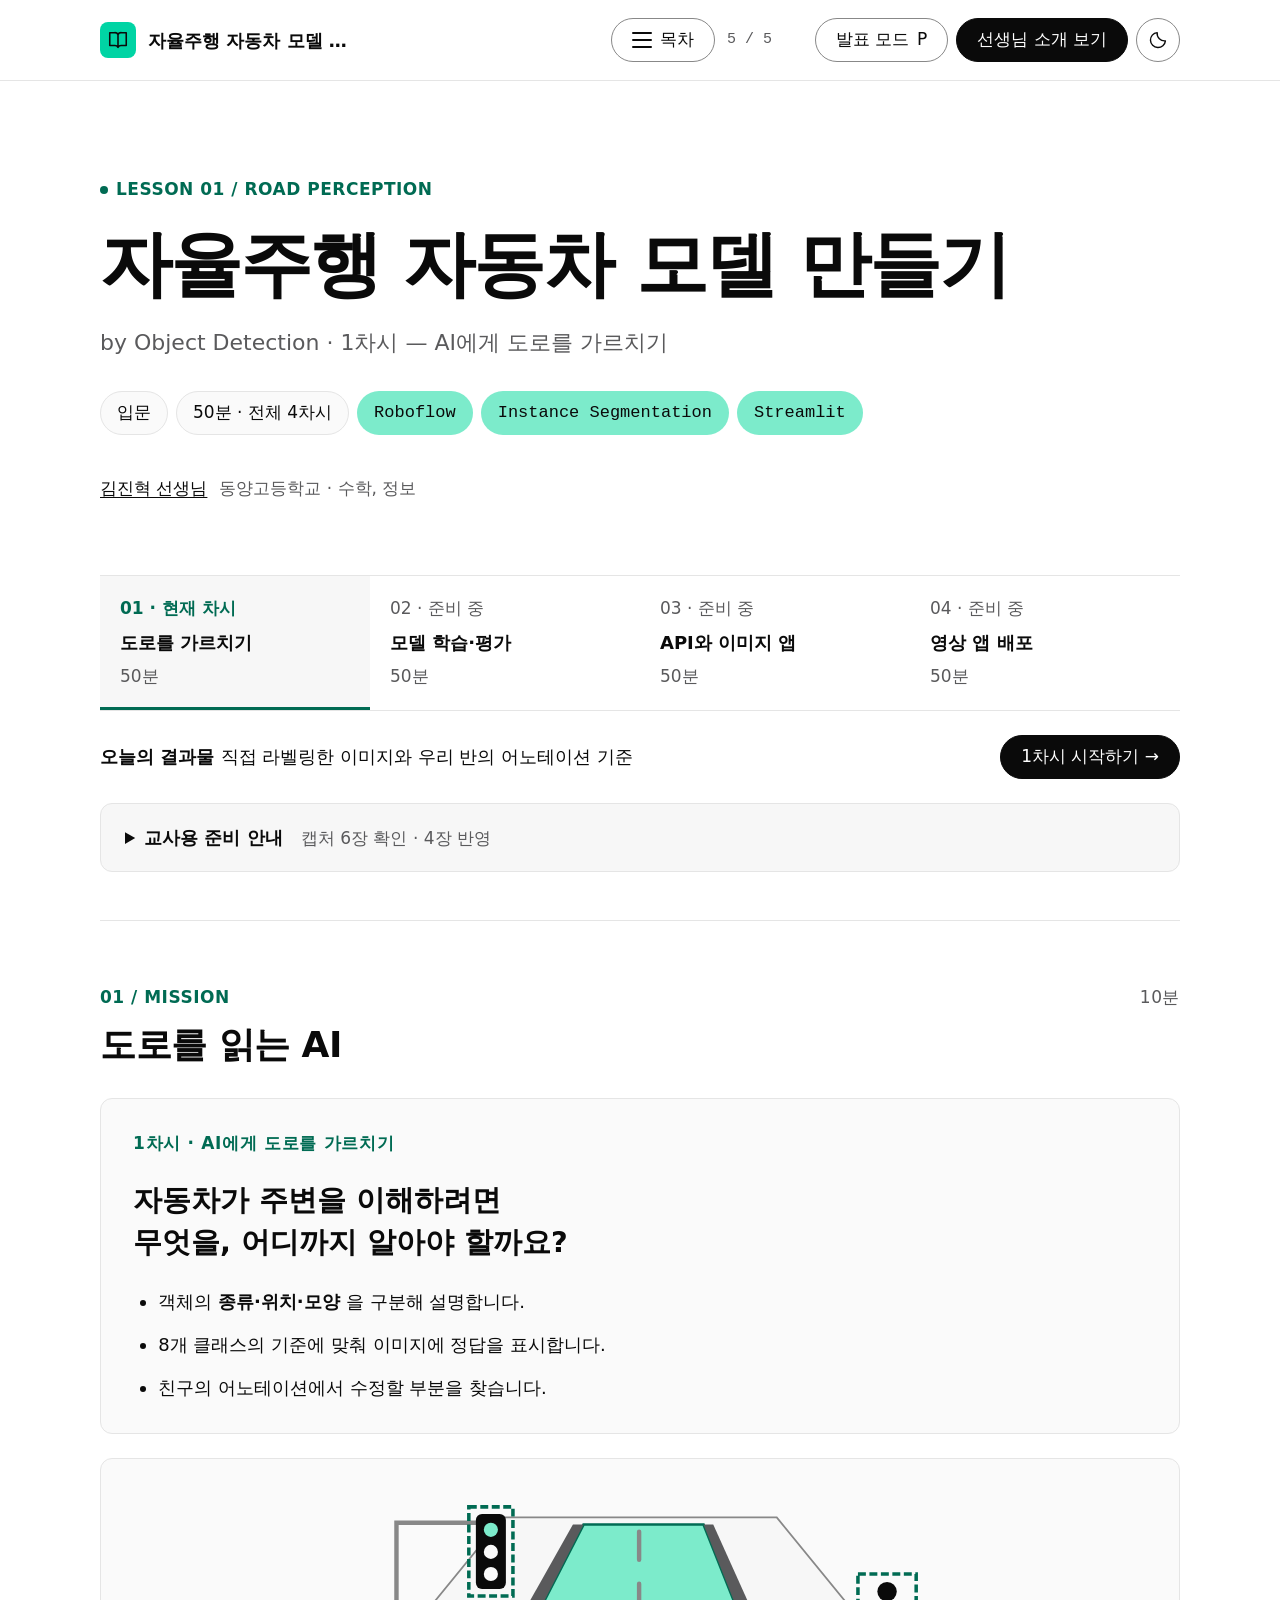
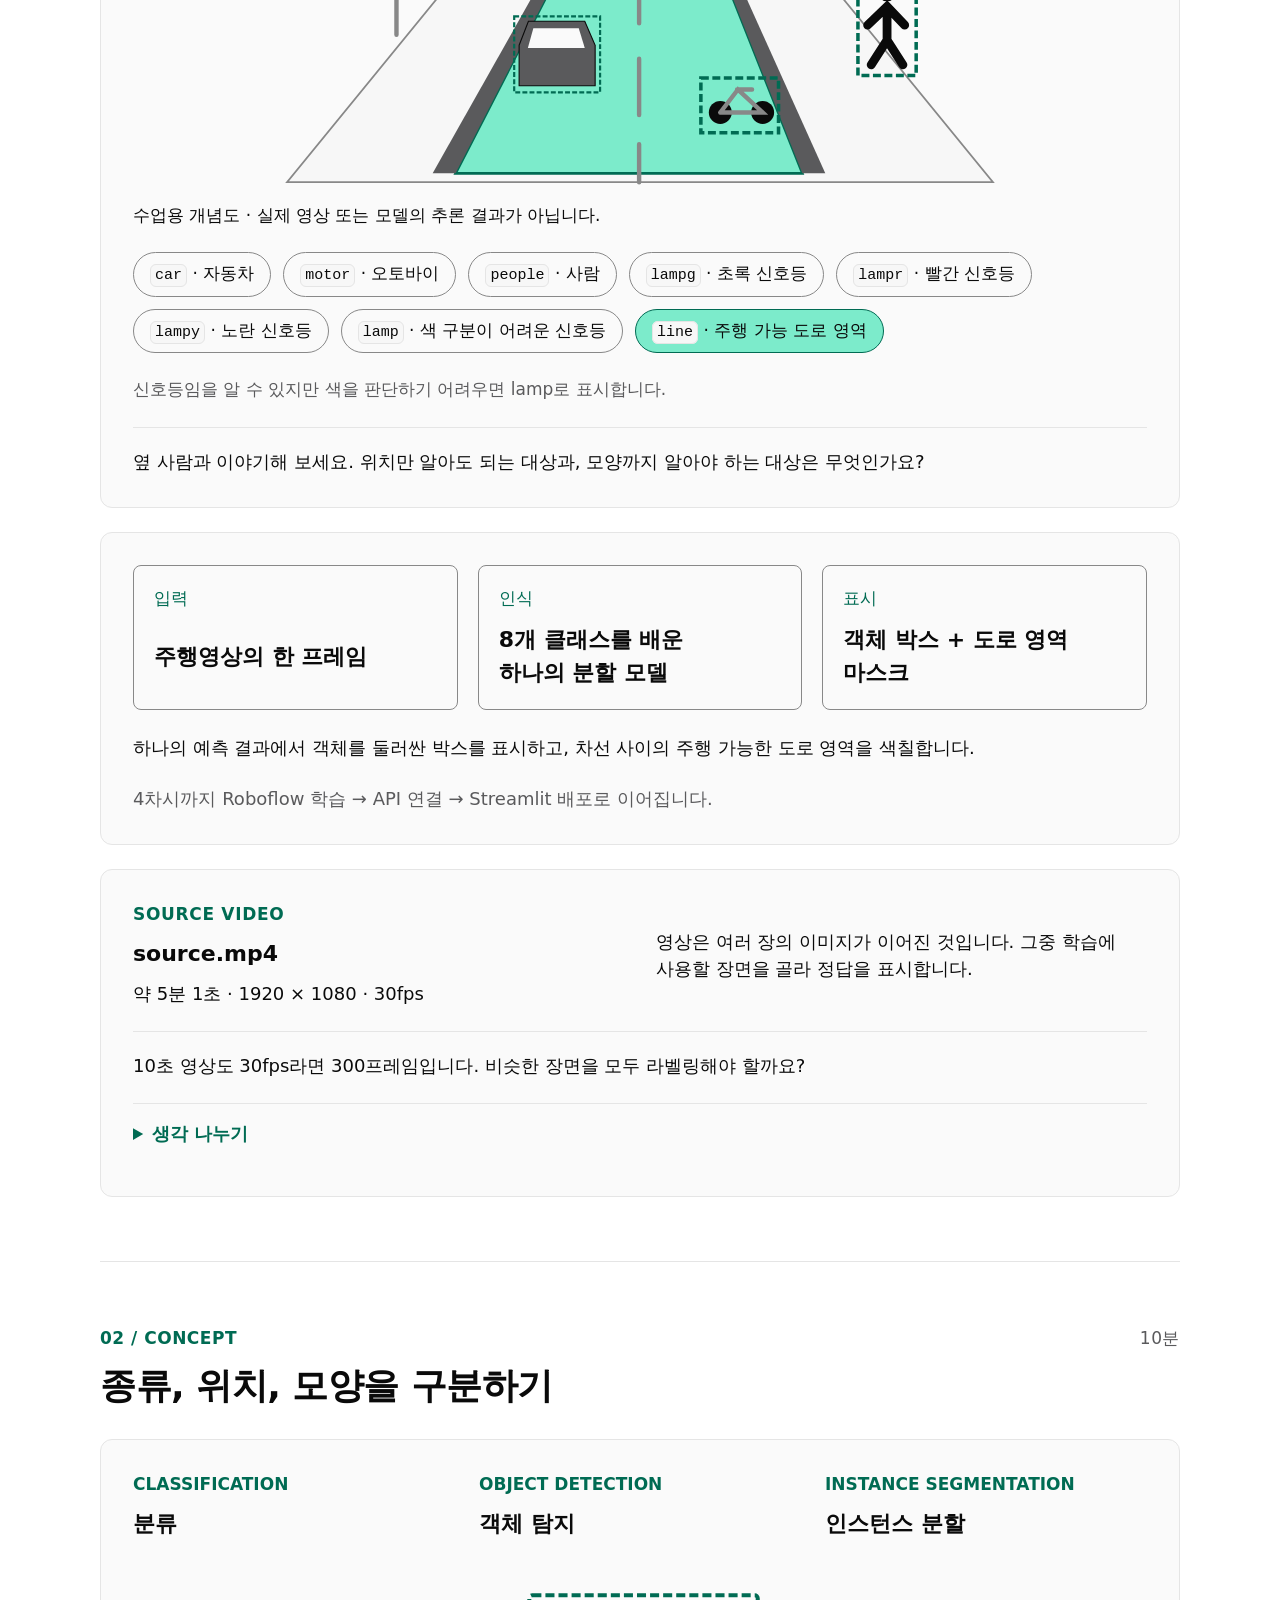
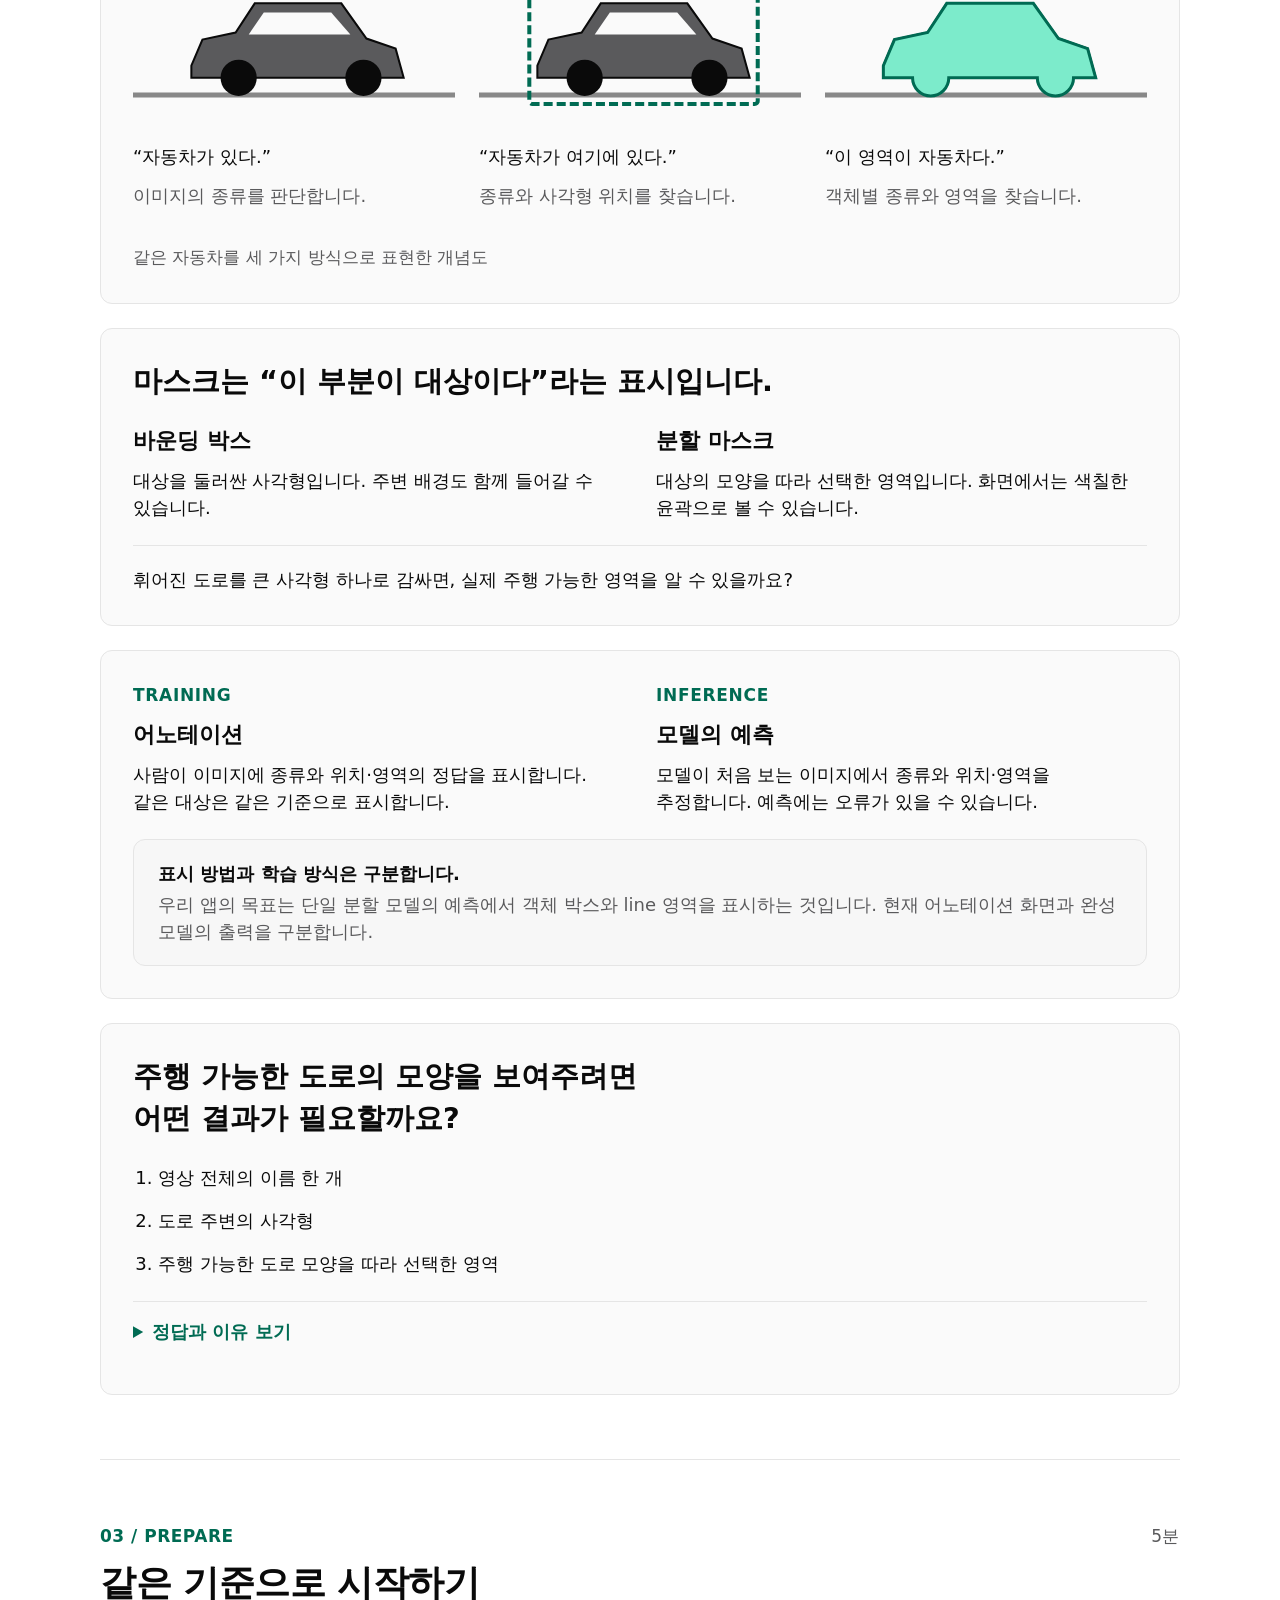
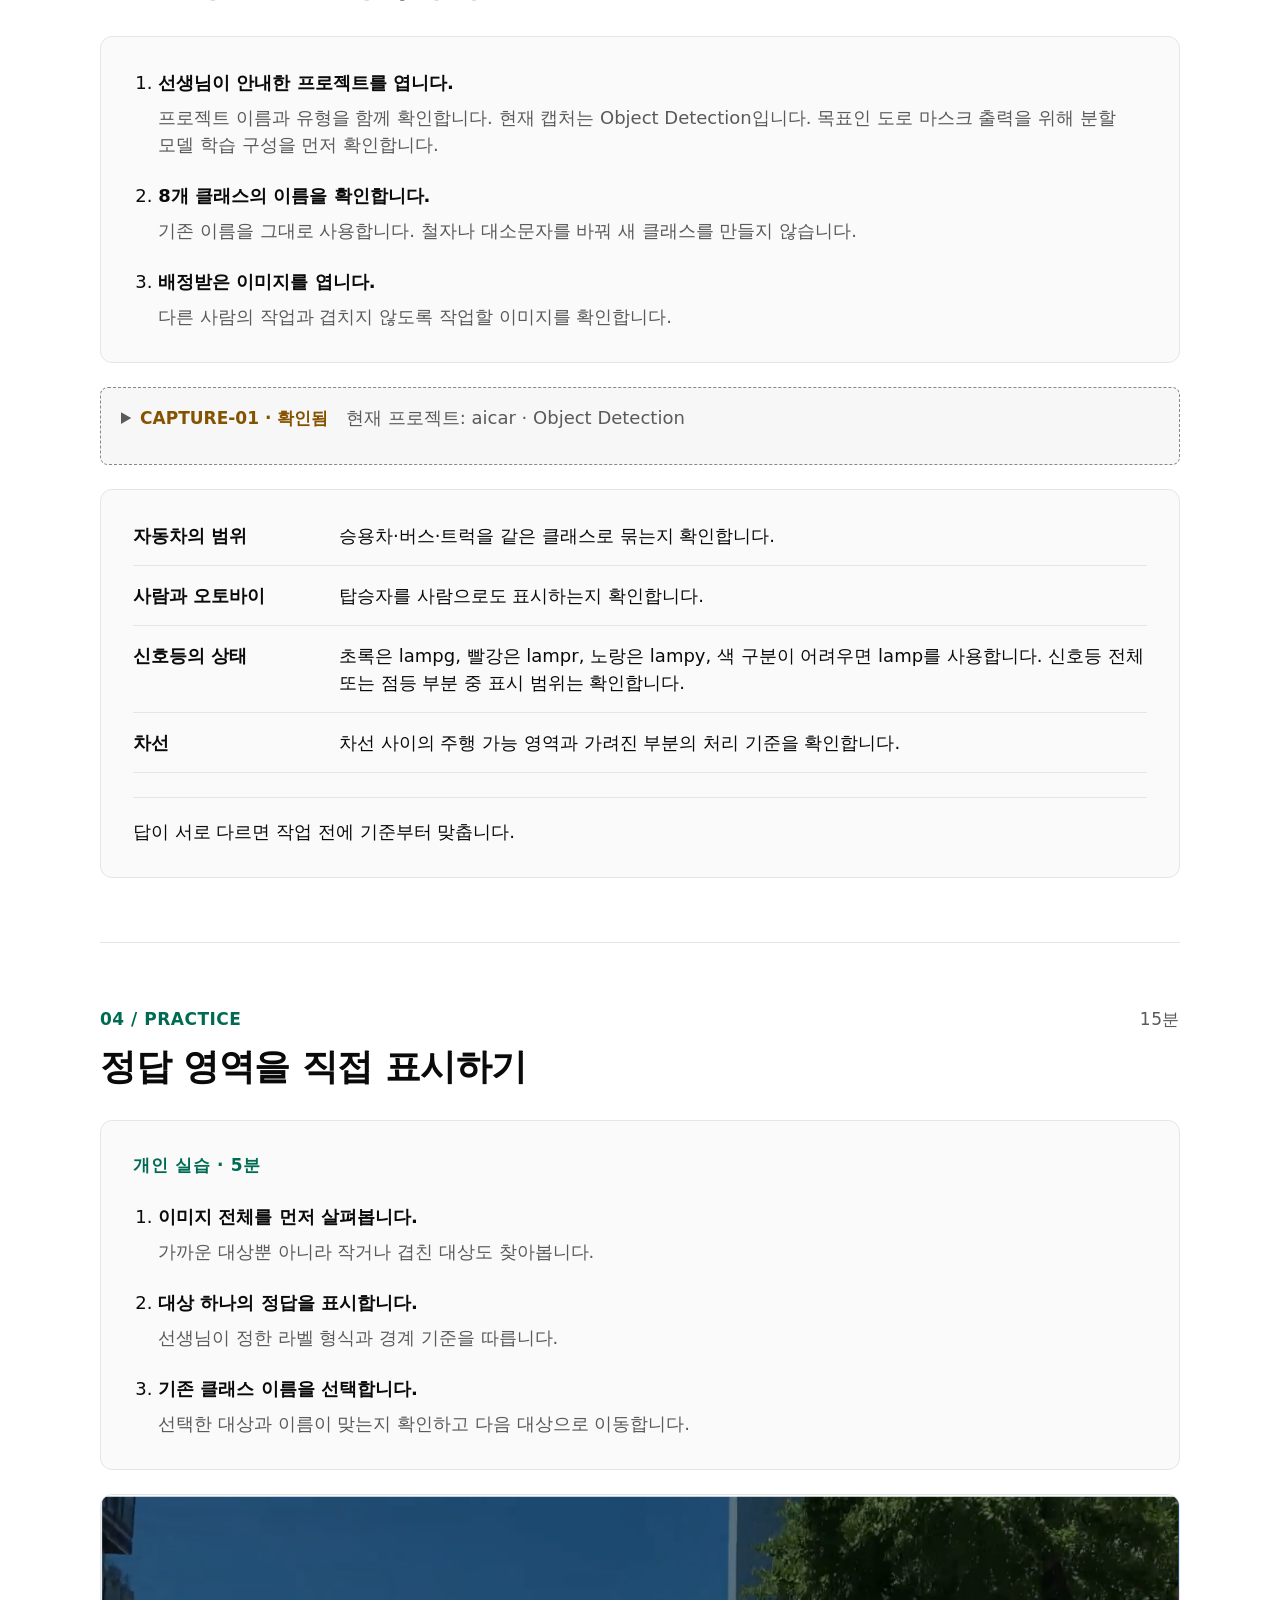
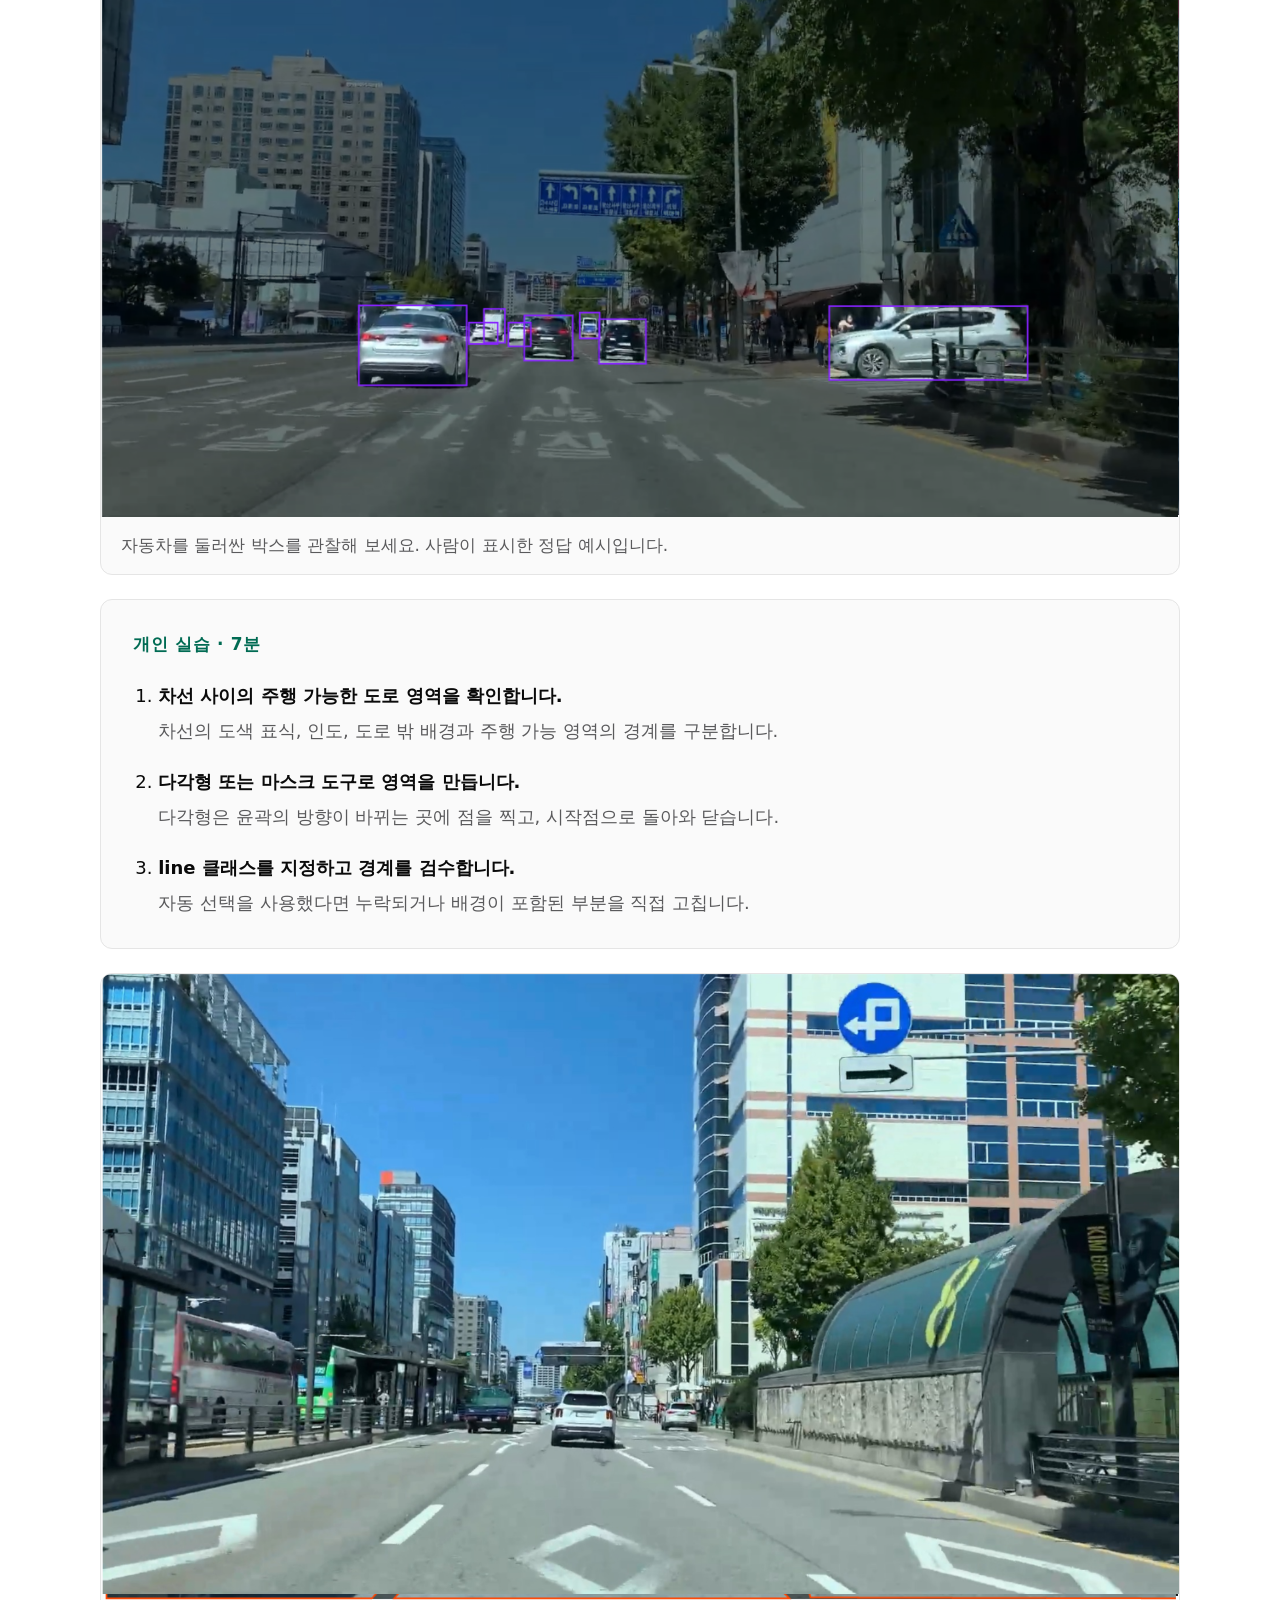
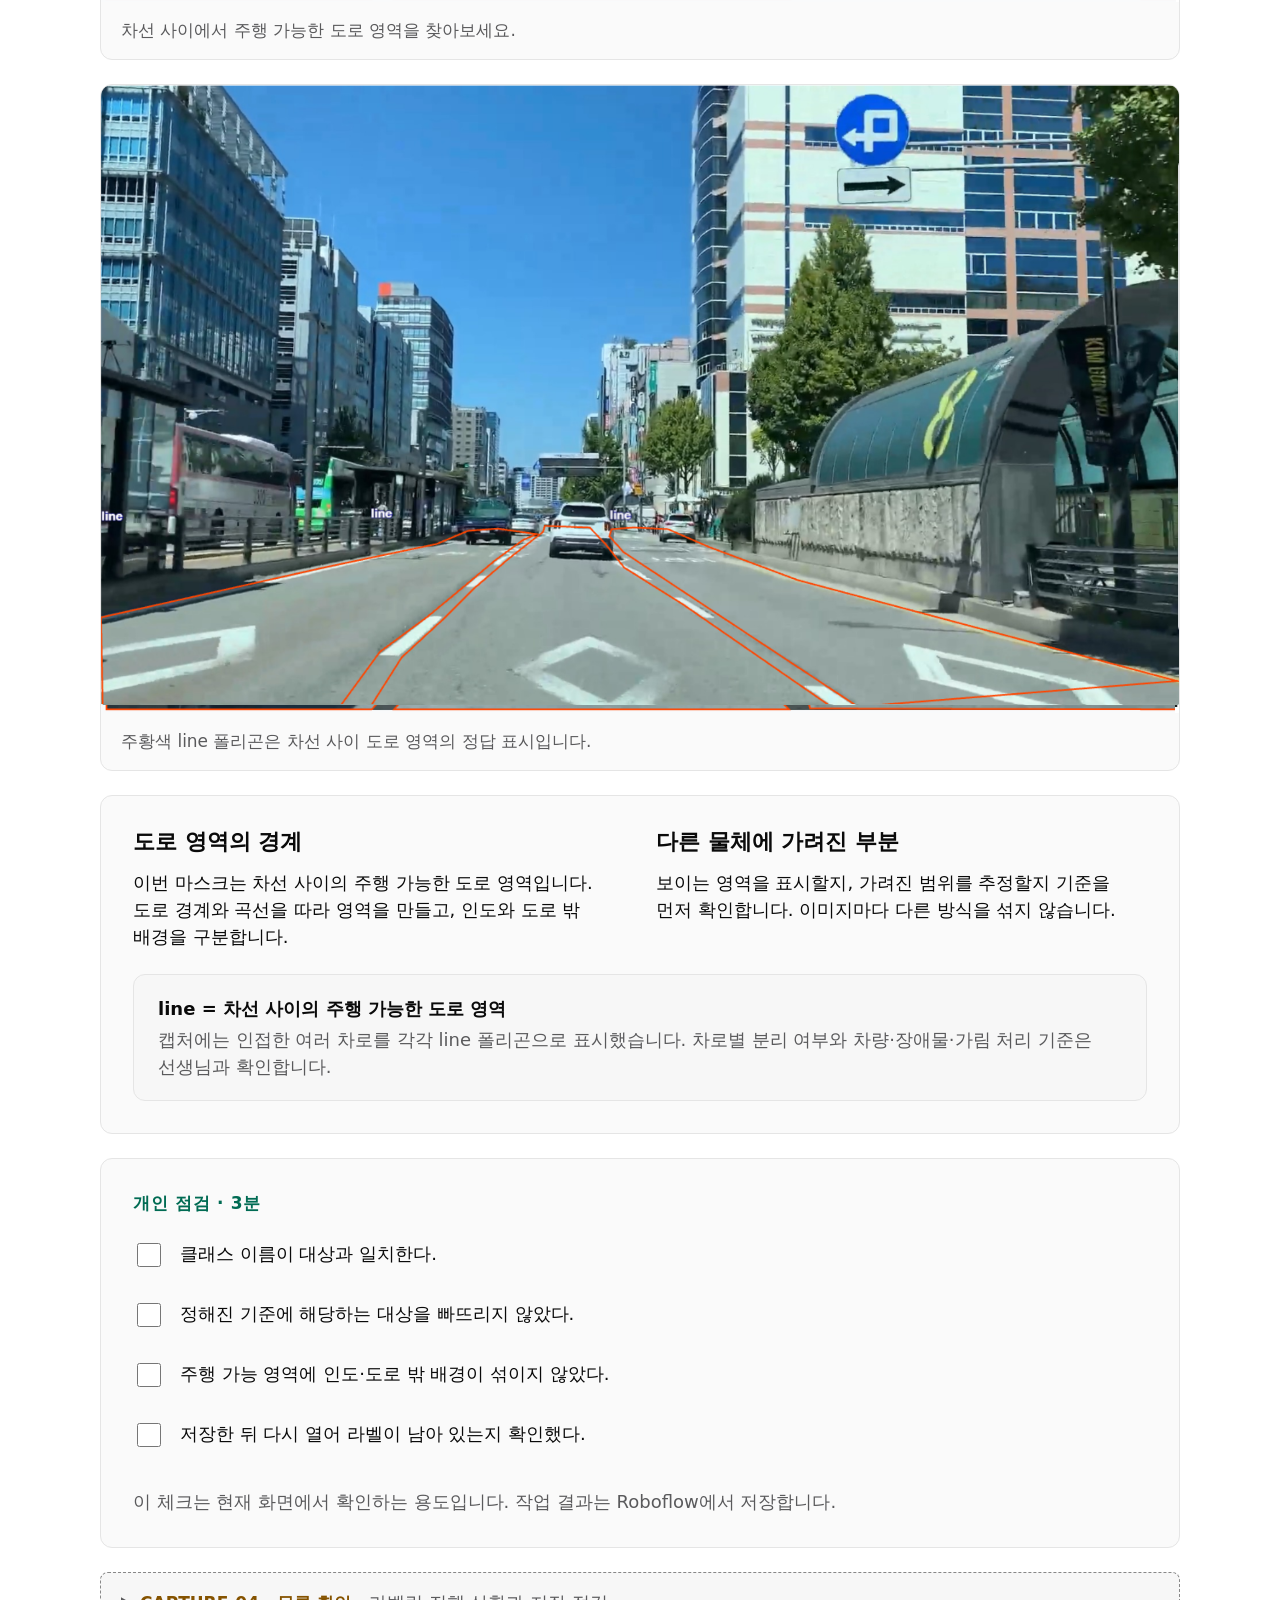
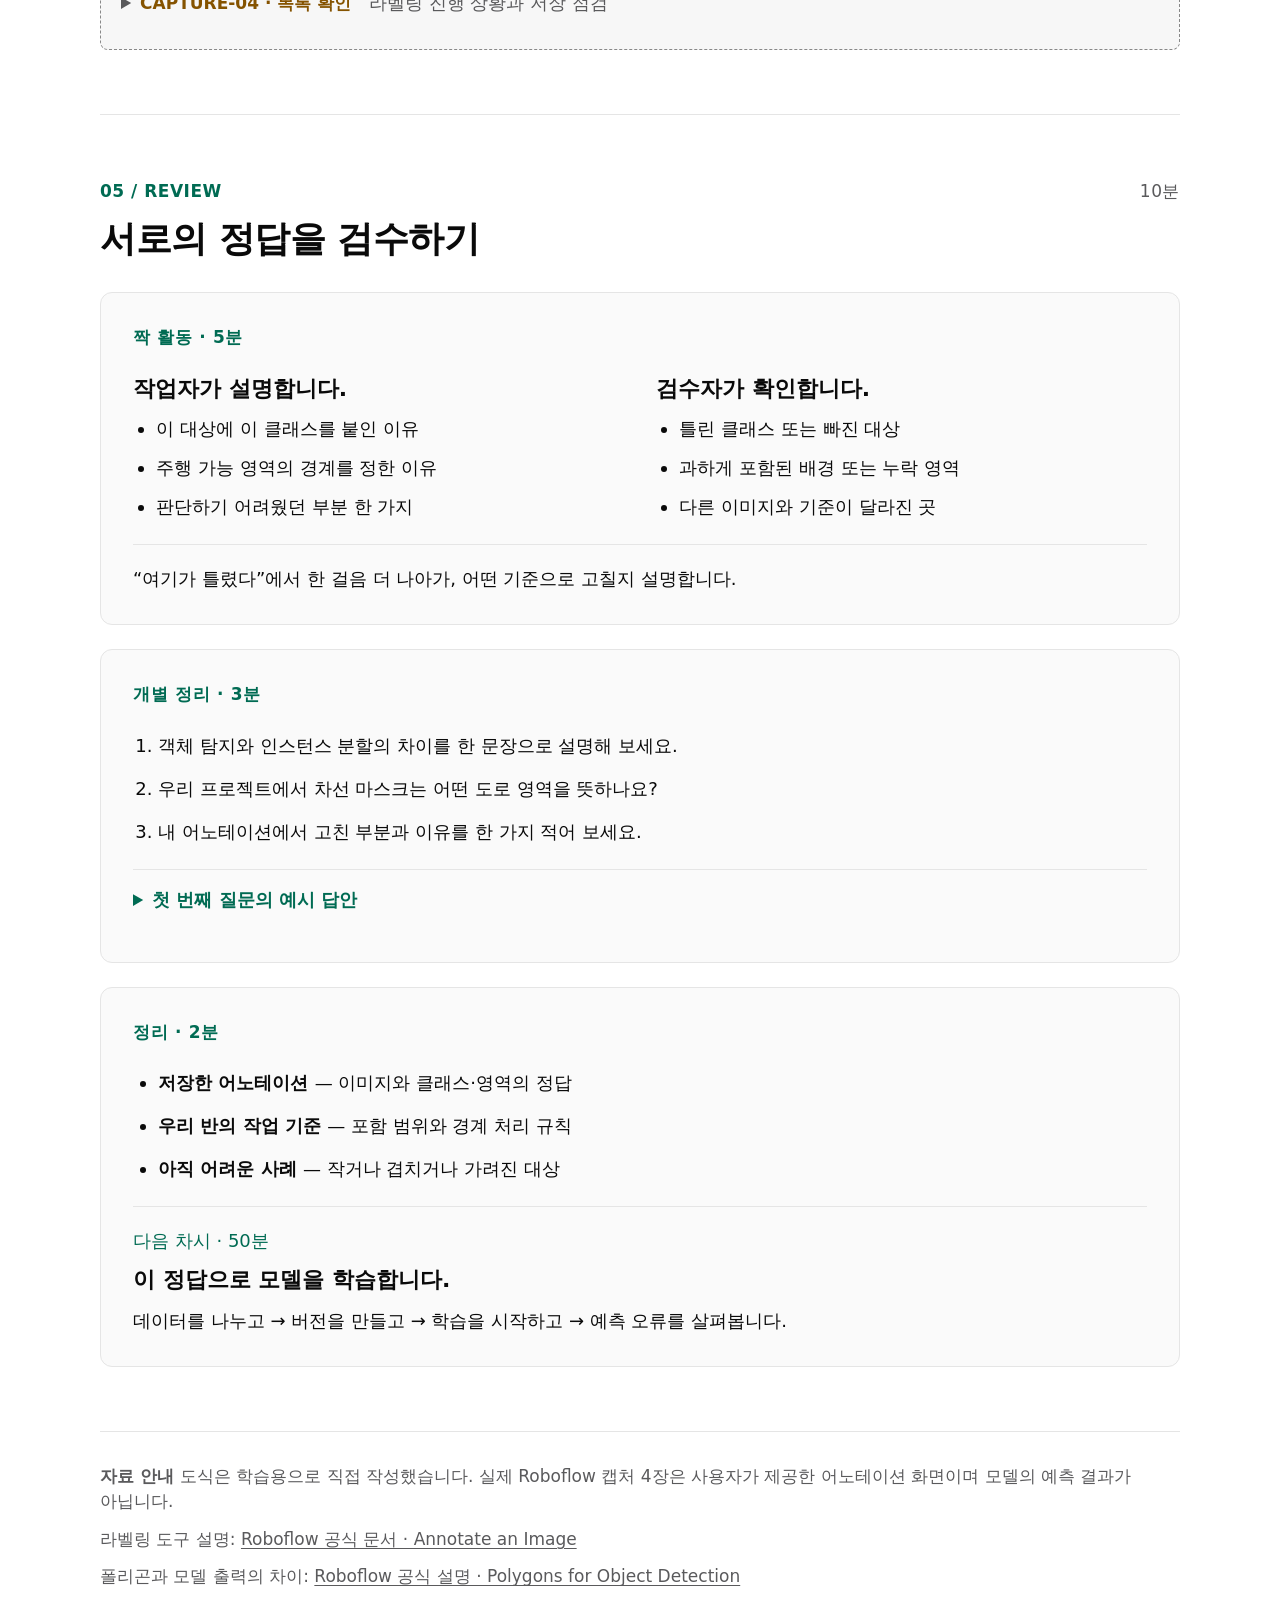
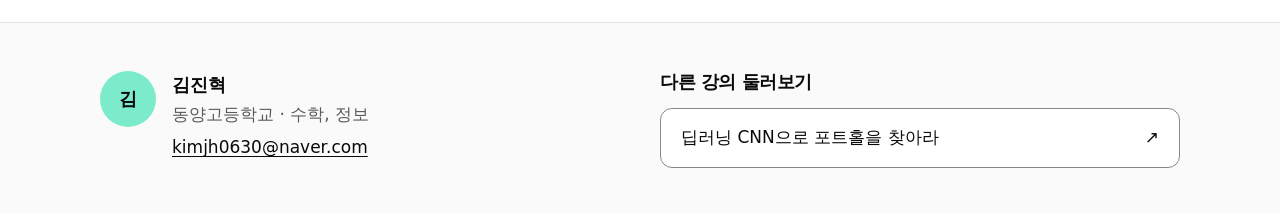
==== commit 9d6836db: "feat: 1차시 강의 구성 및 Roboflow 캡처와 8개 클래스 반영" ====
--- a/index.html
+++ b/index.html
@@ -1,170 +1,954 @@
 <!doctype html>
 <html lang="ko">
-<head>
-  <meta charset="utf-8">
-  <meta name="viewport" content="width=device-width, initial-scale=1">
-  <meta name="description" content="">
-  <meta name="color-scheme" content="light dark">
-  <title></title>
-  <link rel="icon" href="data:,">
-  <link rel="stylesheet" href="assets/css/tokens.css">
-  <link rel="stylesheet" href="assets/css/base.css">
-  <link rel="stylesheet" href="assets/css/lecture.css">
-  <!-- 일반 스크립트를 사용하므로 file://에서도 데이터를 읽을 수 있습니다. -->
-  <script src="data/site.js" defer></script>
-  <script src="assets/js/shared.js" defer></script>
-  <script src="assets/js/widgets.js" defer></script>
-</head>
-<body>
-  <a class="skip-link" href="#main">본문으로 건너뛰기</a>
-  <div class="scroll-progress" aria-hidden="true"><div class="scroll-progress__fill" data-progress></div></div>
-  <header class="site-header" data-header>
-    <div class="container header-inner">
-      <a class="brand" href="#top" aria-label="강의 처음으로">
-        <span class="brand-mark" aria-hidden="true">
-          <svg width="22" height="22" viewBox="0 0 24 24" fill="none" stroke="currentColor" stroke-width="1.7" stroke-linecap="round" stroke-linejoin="round"><path d="M12 5v15M3 4h5a4 4 0 0 1 4 2 4 4 0 0 1 4-2h5v14h-5a4 4 0 0 0-4 2 4 4 0 0 0-4-2H3Z"/></svg>
-        </span>
-        <span class="brand-title" data-lecture-title></span>
-      </a>
-      <!-- shared.js가 본문의 .lecture-section을 수집해 링크를 생성합니다. -->
-      <nav class="section-nav" aria-label="강의 섹션" data-section-nav></nav>
-      <div class="header-actions">
-        <button class="button" type="button" data-presentation-toggle>발표 모드 <kbd>P</kbd></button>
-        <button class="button button-primary" type="button" data-open-instructor>선생님 소개 보기</button>
-        <button class="button button-icon" type="button" data-theme-toggle aria-label="테마 전환">
-          <svg data-theme-icon width="20" height="20" viewBox="0 0 24 24" fill="none" stroke="currentColor" stroke-width="1.7" stroke-linecap="round" stroke-linejoin="round" aria-hidden="true"><path d="M20.9 13a9 9 0 0 1-9.9-9.9A9 9 0 1 0 20.9 13Z"/></svg>
-        </button>
+  <head>
+    <meta charset="utf-8">
+    <meta name="viewport" content="width=device-width, initial-scale=1">
+    <meta name="description" content="1차시 50분: 단일 분할 모델로 주행 환경을 인식하기 위한 개념과 어노테이션 실습.">
+    <meta name="color-scheme" content="light dark">
+    <title>
+      자율주행 자동차 모델 만들기 · 1차시
+    </title>
+    <link rel="icon" href="data:,">
+    <link rel="stylesheet" href="assets/css/tokens.css">
+    <link rel="stylesheet" href="assets/css/base.css">
+    <link rel="stylesheet" href="assets/css/lecture.css">
+    <!-- 일반 스크립트를 사용하므로 file://에서도 데이터를 읽을 수 있습니다. -->
+    <script src="data/site.js" defer>
+    </script>
+    <script src="assets/js/shared.js" defer>
+    </script>
+  </head>
+  <body>
+    <a class="skip-link" href="#main">
+      본문으로 건너뛰기
+    </a>
+    <div class="scroll-progress" aria-hidden="true">
+      <div class="scroll-progress__fill" data-progress>
       </div>
     </div>
-  </header>
-
-  <main id="main" tabindex="-1">
-    <!-- 강의 메타는 전부 data/site.js에서 주입합니다. 이 영역은 그대로 재사용합니다. -->
-    <div class="container">
-      <section class="hero" id="top" aria-labelledby="lecture-title">
-        <p class="kicker" data-lecture-kicker></p>
-        <h1 id="lecture-title" data-lecture-title></h1>
-        <p class="hero-subtitle" data-lecture-subtitle></p>
-        <div class="hero-meta" data-lecture-badges aria-label="강의 정보"></div>
-        <div class="hero-byline">
-          <button class="text-button" type="button" data-open-instructor><span data-instructor-name></span> 선생님</button>
-          <span data-instructor-affiliation></span>
-        </div>
-      </section>
-
-      <section class="lecture-section" id="section-1" aria-labelledby="section-1-title" data-reveal>
-        <div class="section-heading">
-          <p class="kicker">SECTION ONE</p>
-          <h2 id="section-1-title">첫 번째 섹션</h2>
-          <!-- TODO: 첫 번째 섹션의 학습 목표와 강의 내용을 작성합니다. -->
-          <p class="section-description" data-slide data-slide-title="학습 안내">강의 내용을 채울 예시 골격입니다.</p>
-        </div>
-        <div class="example-stack">
-          <!-- 코드 원문을 그대로 작성합니다. 줄 번호·복사 버튼·강조는 자동 생성됩니다. -->
-          <pre data-slide data-slide-title="코드 예시" id="example-code" data-slide-lines="3-5" data-code data-language="python" data-label="예시 코드 · Python" data-highlight="3-5"><code># TODO: 강의에 맞는 코드로 교체하세요.
-def example():
-    value = None
-    # TODO: 이곳에 실습 코드를 작성하세요.
-    return value
-
-example()</code></pre>
-          <aside class="callout" data-slide data-slide-title="팁" aria-label="팁">
-            <span class="callout-icon" aria-hidden="true"><svg width="24" height="24" viewBox="0 0 24 24" fill="none" stroke="currentColor" stroke-width="1.7" stroke-linecap="round"><circle cx="12" cy="12" r="9"/><path d="M12 11v6M12 7v.1"/></svg></span>
-            <div><strong>팁</strong><p>학습에 도움이 되는 짧은 설명을 여기에 작성합니다.</p></div>
-          </aside>
-          <div class="card-grid" data-slide data-slide-title="확인 카드">
-            <a class="card" status="ready" href="#section-2"><h3>준비된 카드</h3><p>클릭해 다음 학습 내용으로 이동합니다.</p></a>
-            <article class="card" status="coming" aria-disabled="true"><span class="status-badge">준비 중</span><h3>예정된 카드</h3><p>아직 공개하지 않은 학습 내용입니다.</p></article>
-            <a class="card" status="ready" href="#section-3"><h3>확인 카드</h3><p>클릭해 정리 섹션으로 이동합니다.</p></a>
-          </div>
-          <figure class="media-figure" data-slide data-slide-title="그림 예시" data-slide-fit="contain">
-            <img src="assets/img/example-image.webp" alt="세 개의 빈 상자를 나란히 배치한 강의 그림 자리 표시" loading="lazy" width="1600" height="900">
-            <figcaption>그림의 출처나 학생이 확인할 설명을 여기에 작성합니다.</figcaption>
-          </figure>
-          <!-- 같은 원문 코드를 재사용하며 발표 중에만 1–2번 줄을 보여줍니다. -->
-          <template data-slide data-slide-title="코드 앞부분" data-slide-code="example-code" data-slide-lines="1-2"></template>
-        </div>
-      </section>
-
-      <section class="lecture-section" id="section-2" aria-labelledby="section-2-title" data-reveal>
-        <div class="section-heading">
-          <p class="kicker">SECTION TWO</p>
-          <h2 id="section-2-title">두 번째 섹션</h2>
-          <!-- TODO: 두 번째 섹션의 학습 목표와 강의 내용을 작성합니다. -->
-          <p class="section-description" data-slide data-slide-title="학습 안내">강의 내용을 채울 예시 골격입니다.</p>
-        </div>
-        <div class="example-stack">
-          <pre data-slide data-slide-title="코드 예시" data-code data-language="python" data-label="예시 코드 · Python" data-highlight="3-5"><code># TODO: 강의에 맞는 코드로 교체하세요.
-def example():
-    value = None
-    # TODO: 이곳에 실습 코드를 작성하세요.
-    return value
-
-example()</code></pre>
-          <aside class="callout callout-warn" data-slide data-slide-title="추가 주의사항" data-slide-skip aria-label="주의">
-            <span class="callout-icon" aria-hidden="true"><svg width="24" height="24" viewBox="0 0 24 24" fill="none" stroke="currentColor" stroke-width="1.7" stroke-linecap="round" stroke-linejoin="round"><path d="M12 3 2 21h20L12 3Z"/><path d="M12 10v5M12 18v.1"/></svg></span>
-            <div><strong>주의</strong><p>실습 전에 확인해야 할 내용을 여기에 작성합니다.</p></div>
-          </aside>
-          <div class="card-grid" data-slide data-slide-title="확인 카드">
-            <a class="card" status="ready" href="#section-3"><h3>준비된 카드</h3><p>클릭해 다음 학습 내용으로 이동합니다.</p></a>
-            <article class="card" status="coming" aria-disabled="true"><span class="status-badge">준비 중</span><h3>예정된 카드</h3><p>아직 공개하지 않은 학습 내용입니다.</p></article>
-            <a class="card" status="ready" href="#section-1"><h3>복습 카드</h3><p>클릭해 첫 섹션으로 돌아갑니다.</p></a>
-          </div>
-          <!-- 범용 위젯 예시. 정적 설명은 스크립트 로드/초기화 실패 시에도 남습니다. -->
-          <div data-slide data-slide-title="슬라이더 예시" data-slide-fit="contain" data-widget="value-slider">
-            <aside class="callout"><div><strong>값 조절 예시</strong><p>0부터 100까지 값을 조절하면 결과 막대가 같은 비율로 채워집니다. 기본값은 50입니다.</p></div></aside>
-          </div>
-        </div>
-      </section>
-
-      <section class="lecture-section" id="section-3" aria-labelledby="section-3-title" data-reveal>
-        <div class="section-heading">
-          <p class="kicker">SECTION THREE</p>
-          <h2 id="section-3-title">세 번째 섹션</h2>
-          <!-- TODO: 세 번째 섹션의 학습 목표와 강의 내용을 작성합니다. -->
-          <p class="section-description" data-slide data-slide-title="학습 안내">강의 내용을 채울 예시 골격입니다.</p>
-        </div>
-        <div class="example-stack">
-          <pre data-slide data-slide-title="코드 예시" data-code data-language="python" data-label="예시 코드 · Python" data-highlight="3-5"><code># TODO: 강의에 맞는 코드로 교체하세요.
-def example():
-    value = None
-    # TODO: 이곳에 실습 코드를 작성하세요.
-    return value
-
-example()</code></pre>
-          <aside class="callout" data-slide data-slide-title="팁" aria-label="팁">
-            <span class="callout-icon" aria-hidden="true"><svg width="24" height="24" viewBox="0 0 24 24" fill="none" stroke="currentColor" stroke-width="1.7" stroke-linecap="round"><circle cx="12" cy="12" r="9"/><path d="M12 11v6M12 7v.1"/></svg></span>
-            <div><strong>팁</strong><p>수업을 정리할 때 참고할 내용을 여기에 작성합니다.</p></div>
-          </aside>
-          <div class="card-grid" data-slide data-slide-title="확인 카드">
-            <a class="card" status="ready" href="#section-1"><h3>준비된 카드</h3><p>클릭해 첫 학습 내용으로 돌아갑니다.</p></a>
-            <article class="card" status="coming" aria-disabled="true"><span class="status-badge">준비 중</span><h3>예정된 카드</h3><p>아직 공개하지 않은 학습 내용입니다.</p></article>
-            <a class="card" status="ready" href="#section-2"><h3>복습 카드</h3><p>클릭해 이전 섹션을 다시 봅니다.</p></a>
-          </div>
-          <!-- TODO: 필요한 예시만 남기고 실제 강의 내용으로 교체합니다. -->
-        </div>
-      </section>
-    </div>
-  </main>
-
-  <footer class="site-footer">
-    <div class="container footer-grid">
-      <div class="footer-instructor">
-        <div data-instructor-avatar></div>
-        <div>
-          <strong data-instructor-name></strong>
-          <p data-instructor-affiliation></p>
-          <a class="footer-email" data-instructor-email></a>
+    <header class="site-header" data-header>
+      <div class="container header-inner">
+        <a class="brand" href="#top" aria-label="강의 처음으로">
+          <span class="brand-mark" aria-hidden="true">
+            <svg width="22" height="22" viewBox="0 0 24 24" fill="none" stroke="currentColor" stroke-width="1.7" stroke-linecap="round" stroke-linejoin="round">
+              <path d="M12 5v15M3 4h5a4 4 0 0 1 4 2 4 4 0 0 1 4-2h5v14h-5a4 4 0 0 0-4 2 4 4 0 0 0-4-2H3Z"/>
+            </svg>
+          </span>
+          <span class="brand-title" data-lecture-title>
+          </span>
+        </a>
+        <!-- shared.js가 본문의 .lecture-section을 수집해 링크를 생성합니다. -->
+        <nav class="section-nav" aria-label="강의 섹션" data-section-nav>
+        </nav>
+        <div class="header-actions">
+          <button class="button" type="button" data-presentation-toggle>
+            발표 모드
+            <kbd>
+              P
+            </kbd>
+          </button>
+          <button class="button button-primary" type="button" data-open-instructor>
+            선생님 소개 보기
+          </button>
+          <button class="button button-icon" type="button" data-theme-toggle aria-label="테마 전환">
+            <svg data-theme-icon width="20" height="20" viewBox="0 0 24 24" fill="none" stroke="currentColor" stroke-width="1.7" stroke-linecap="round" stroke-linejoin="round" aria-hidden="true">
+              <path d="M20.9 13a9 9 0 0 1-9.9-9.9A9 9 0 1 0 20.9 13Z"/>
+            </svg>
+          </button>
         </div>
       </div>
-      <div data-other-lectures-region>
-        <h2 class="footer-heading">다른 강의 둘러보기</h2>
-        <div class="other-lectures" data-other-lectures></div>
+    </header>
+    <main id="main" tabindex="-1">
+      <!-- 강의 메타는 전부 data/site.js에서 주입합니다. 이 영역은 그대로 재사용합니다. -->
+      <div class="container">
+        <section class="hero" id="top" aria-labelledby="lecture-title">
+          <p class="kicker" data-lecture-kicker>
+          </p>
+          <h1 id="lecture-title" data-lecture-title>
+          </h1>
+          <p class="hero-subtitle" data-lecture-subtitle>
+          </p>
+          <div class="hero-meta" data-lecture-badges aria-label="강의 정보">
+          </div>
+          <div class="hero-byline">
+            <button class="text-button" type="button" data-open-instructor>
+              <span data-instructor-name>
+              </span>
+              선생님
+            </button>
+            <span data-instructor-affiliation>
+            </span>
+          </div>
+        </section>
+        <div class="course-path" aria-label="전체 4차시 구성">
+          <div class="course-step is-current">
+            <span>
+              01 · 현재 차시
+            </span>
+            <strong>
+              도로를 가르치기
+            </strong>
+            <span>
+              50분
+            </span>
+          </div>
+          <div class="course-step">
+            <span>
+              02 · 준비 중
+            </span>
+            <strong>
+              모델 학습·평가
+            </strong>
+            <span>
+              50분
+            </span>
+          </div>
+          <div class="course-step">
+            <span>
+              03 · 준비 중
+            </span>
+            <strong>
+              API와 이미지 앱
+            </strong>
+            <span>
+              50분
+            </span>
+          </div>
+          <div class="course-step">
+            <span>
+              04 · 준비 중
+            </span>
+            <strong>
+              영상 앱 배포
+            </strong>
+            <span>
+              50분
+            </span>
+          </div>
+        </div>
+        <div class="lesson-intro">
+          <p>
+            <strong>
+              오늘의 결과물
+            </strong>
+            직접 라벨링한 이미지와 우리 반의 어노테이션 기준
+          </p>
+          <a class="button button-primary" href="#road-mission">
+            1차시 시작하기 →
+          </a>
+        </div>
+        <details class="teacher-prep" id="teacher-prep">
+          <summary>
+            교사용 준비 안내
+            <span class="prep-count">
+              캡처 6장 확인 · 4장 반영
+            </span>
+          </summary>
+          <div class="prep-body">
+            <p>
+              본문은 1차시 50분 수업용 초안입니다. 제공된 캡처 6장을 확인하고 프로젝트·자동차·도로 영역 예시 4장을 반영했습니다.
+            </p>
+            <ul>
+              <li>
+                <a href="#capture-01">
+                  CAPTURE-01
+                </a>
+                프로젝트 화면 확인 · 실제 라벨 8개 반영
+              </li>
+              <li>
+                <a href="#capture-02">
+                  CAPTURE-02
+                </a>
+                자동차 박스 예시 반영
+              </li>
+              <li>
+                <a href="#capture-03">
+                  CAPTURE-03
+                </a>
+                도로 영역 표시 전·후 반영
+              </li>
+              <li>
+                <a href="#capture-04">
+                  CAPTURE-04
+                </a>
+                작업 목록 확인 · 개별 이미지 저장 재확인 필요
+              </li>
+            </ul>
+            <p>
+              <strong>
+                확인:
+              </strong>
+              현재 프로젝트는 <strong>Object Detection</strong>으로 표시됩니다. 폴리곤을 그려도 탐지 모델은 박스를 예측합니다. 도로 마스크를 출력하는 단일 모델을 위해, 기존 어노테이션을 보존하면서 Instance Segmentation 학습에 사용할 수 있는지 먼저 확인해야 합니다.
+            </p>
+            <p>
+              추가 확인: 일반 객체의 분할 학습용 정답 형식 / 도로 영역의 차로 범위·차량·장애물·가림 처리 기준. 실제 학습 결과와 완성 앱 화면은 아직 없습니다.
+            </p>
+            <a class="button" href="docs/lesson-01-capture-guide.md" download>
+              캡처·확인 체크리스트 받기
+            </a>
+          </div>
+        </details>
+        <section class="lecture-section" id="road-mission" aria-labelledby="road-mission-title" data-reveal>
+          <div class="section-heading">
+            <p class="kicker">
+              01 / MISSION
+              <span class="section-time">
+                10분
+              </span>
+            </p>
+            <h2 id="road-mission-title">
+              도로를 읽는 AI
+            </h2>
+          </div>
+          <div class="lesson-stack">
+            <div class="lesson-panel" data-slide data-slide-title="오늘 완성할 출발점">
+              <p class="eyebrow">
+                1차시 · AI에게 도로를 가르치기
+              </p>
+              <p class="big-question">
+                자동차가 주변을 이해하려면
+                <br>
+                무엇을, 어디까지 알아야 할까요?
+              </p>
+              <ul class="learning-list">
+                <li>
+                  객체의
+                  <strong>
+                    종류·위치·모양
+                  </strong>
+                  을 구분해 설명합니다.
+                </li>
+                <li>
+                  8개 클래스의 기준에 맞춰 이미지에 정답을 표시합니다.
+                </li>
+                <li>
+                  친구의 어노테이션에서 수정할 부분을 찾습니다.
+                </li>
+              </ul>
+            </div>
+            <div class="lesson-panel visual-panel" data-slide data-slide-title="이번 프로젝트의 8개 클래스">
+              <figure class="concept-figure">
+                <svg class="road-visual" viewBox="0 0 960 340" role="img" aria-label="도로 위 객체 박스와 차선 사이 주행 가능한 도로 영역을 그린 개념도">
+                  <path class="diagram-road" d="M325 30H635L880 330H80Z"/>
+                  <path class="drivable-mask" d="M416 38H552L664 320H271Z"/>
+                  <path class="road-marking" d="M404 38H416L271 320H245Z"/>
+                  <path class="road-marking" d="M552 38H563L690 320H664Z"/>
+                  <path class="diagram-ground" d="M479 46V78M479 105V150M479 190V254M479 287V330"/>
+                  <g transform="translate(343 142) scale(.62)">
+                    <path class="diagram-car" d="M0 53 17 9H120L139 53V127H0Z"/>
+                    <path class="diagram-window" d="M26 22H109L120 58H16Z"/>
+                    <rect class="diagram-box" x="-9" y="0" width="157" height="139"/>
+                  </g>
+                  <g transform="translate(571 225)">
+                    <circle class="diagram-wheel" cx="0" cy="26" r="13"/>
+                    <circle class="diagram-wheel" cx="48" cy="26" r="13"/>
+                    <path class="diagram-ground" d="M0 26 20 0 48 26H0M19 0H36"/>
+                    <rect class="diagram-box" x="-22" y="-13" width="88" height="62"/>
+                  </g>
+                  <g transform="translate(760 114)">
+                    <circle class="diagram-solid" cx="0" cy="0" r="11"/>
+                    <path class="diagram-person" d="M0 17V55M-22 38 0 17 20 38M0 55-18 83M0 55 18 83"/>
+                    <rect class="diagram-box" x="-33" y="-20" width="66" height="115"/>
+                  </g>
+                  <path class="diagram-ground" d="M204 163V36H316"/>
+                  <rect class="diagram-solid" x="294" y="26" width="34" height="85" rx="7"/>
+                  <circle class="diagram-signal" cx="311" cy="44" r="8"/>
+                  <circle class="diagram-window" cx="311" cy="69" r="8"/>
+                  <circle class="diagram-window" cx="311" cy="94" r="8"/>
+                  <rect class="diagram-box" x="286" y="18" width="50" height="101"/>
+                </svg>
+                <figcaption>
+                  수업용 개념도 · 실제 영상 또는 모델의 추론 결과가 아닙니다.
+                </figcaption>
+              </figure>
+              <ul class="class-legend" aria-label="8개 클래스">
+                <li><code>car</code> · 자동차</li>
+                <li><code>motor</code> · 오토바이</li>
+                <li><code>people</code> · 사람</li>
+                <li><code>lampg</code> · 초록 신호등</li>
+                <li><code>lampr</code> · 빨간 신호등</li>
+                <li><code>lampy</code> · 노란 신호등</li>
+                <li><code>lamp</code> · 색 구분이 어려운 신호등</li>
+                <li class="is-lane"><code>line</code> · 주행 가능 도로 영역</li>
+              </ul>
+              <p class="note-meta">신호등임을 알 수 있지만 색을 판단하기 어려우면 lamp로 표시합니다.</p>
+              <p class="prompt">
+                옆 사람과 이야기해 보세요. 위치만 알아도 되는 대상과, 모양까지 알아야 하는 대상은 무엇인가요?
+              </p>
+            </div>
+            <div class="lesson-panel" data-slide data-slide-title="하나의 모델, 서로 다른 표시">
+              <ol class="process-flow">
+                <li>
+                  <span>
+                    입력
+                  </span>
+                  <strong>
+                    주행영상의 한 프레임
+                  </strong>
+                </li>
+                <li>
+                  <span>
+                    인식
+                  </span>
+                  <strong>
+                    8개 클래스를 배운
+                    <br>
+                    하나의 분할 모델
+                  </strong>
+                </li>
+                <li>
+                  <span>
+                    표시
+                  </span>
+                  <strong>
+                    객체 박스 + 도로 영역 마스크
+                  </strong>
+                </li>
+              </ol>
+              <p>
+                하나의 예측 결과에서 객체를 둘러싼 박스를 표시하고, 차선 사이의 주행 가능한 도로 영역을 색칠합니다.
+              </p>
+              <p class="muted">
+                4차시까지 Roboflow 학습 → API 연결 → Streamlit 배포로 이어집니다.
+              </p>
+            </div>
+            <div class="lesson-panel" data-slide data-slide-title="이번 수업의 영상">
+              <div class="source-summary">
+                <div>
+                  <p class="eyebrow">
+                    SOURCE VIDEO
+                  </p>
+                  <h3>
+                    source.mp4
+                  </h3>
+                  <p>
+                    약 5분 1초 · 1920 × 1080 · 30fps
+                  </p>
+                </div>
+                <p>
+                  영상은 여러 장의 이미지가 이어진 것입니다. 그중 학습에 사용할 장면을 골라 정답을 표시합니다.
+                </p>
+              </div>
+              <p class="prompt">
+                10초 영상도 30fps라면 300프레임입니다. 비슷한 장면을 모두 라벨링해야 할까요?
+              </p>
+              <details class="answer">
+                <summary>
+                  생각 나누기
+                </summary>
+                <p>
+                  비슷한 프레임을 반복해서 늘리기보다, 대상의 크기·가림·도로 상황이 다양한 장면을 고릅니다. 데이터 분리 방법은 2차시에서 다룹니다.
+                </p>
+              </details>
+            </div>
+          </div>
+        </section>
+        <section class="lecture-section" id="vision-concepts" aria-labelledby="vision-concepts-title" data-reveal>
+          <div class="section-heading">
+            <p class="kicker">
+              02 / CONCEPT
+              <span class="section-time">
+                10분
+              </span>
+            </p>
+            <h2 id="vision-concepts-title">
+              종류, 위치, 모양을 구분하기
+            </h2>
+          </div>
+          <div class="lesson-stack">
+            <div class="lesson-panel visual-panel" data-slide data-slide-title="분류·탐지·분할">
+              <div class="concept-grid">
+                <article>
+                  <p class="eyebrow">
+                    CLASSIFICATION
+                  </p>
+                  <h3>
+                    분류
+                  </h3>
+                  <svg class="concept-visual" viewBox="0 0 320 180" role="img" aria-label="자동차가 있다는 분류 결과">
+                    <path class="diagram-ground" d="M0 144H320"/>
+                    <path class="diagram-car" d="M58 115 69 89 102 82 121 53H207L232 88 261 98 269 127H58Z"/>
+                    <path class="diagram-window" d="M130 62H197L216 84H115Z"/>
+                    <circle class="diagram-wheel" cx="105" cy="127" r="18"/>
+                    <circle class="diagram-wheel" cx="229" cy="127" r="18"/>
+                  </svg>
+                  <p>
+                    “자동차가 있다.”
+                  </p>
+                  <p class="muted">
+                    이미지의 종류를 판단합니다.
+                  </p>
+                </article>
+                <article>
+                  <p class="eyebrow">
+                    OBJECT DETECTION
+                  </p>
+                  <h3>
+                    객체 탐지
+                  </h3>
+                  <svg class="concept-visual" viewBox="0 0 320 180" role="img" aria-label="자동차를 둘러싼 사각형 탐지 결과">
+                    <path class="diagram-ground" d="M0 144H320"/>
+                    <path class="diagram-car" d="M58 115 69 89 102 82 121 53H207L232 88 261 98 269 127H58Z"/>
+                    <path class="diagram-window" d="M130 62H197L216 84H115Z"/>
+                    <circle class="diagram-wheel" cx="105" cy="127" r="18"/>
+                    <circle class="diagram-wheel" cx="229" cy="127" r="18"/>
+                    <rect class="diagram-box" x="50" y="45" width="227" height="108" rx="3"/>
+                  </svg>
+                  <p>
+                    “자동차가 여기에 있다.”
+                  </p>
+                  <p class="muted">
+                    종류와 사각형 위치를 찾습니다.
+                  </p>
+                </article>
+                <article>
+                  <p class="eyebrow">
+                    INSTANCE SEGMENTATION
+                  </p>
+                  <h3>
+                    인스턴스 분할
+                  </h3>
+                  <svg class="concept-visual" viewBox="0 0 320 180" role="img" aria-label="자동차 윤곽을 따라 표시한 분할 영역">
+                    <path class="diagram-ground" d="M0 144H320"/>
+                    <path class="diagram-car" d="M58 115 69 89 102 82 121 53H207L232 88 261 98 269 127H58Z"/>
+                    <path class="diagram-window" d="M130 62H197L216 84H115Z"/>
+                    <circle class="diagram-wheel" cx="105" cy="127" r="18"/>
+                    <circle class="diagram-wheel" cx="229" cy="127" r="18"/>
+                    <path class="diagram-mask" d="M58 115 69 89 102 82 121 53H207L232 88 261 98 269 127H247A18 18 0 0 1 211 127H123A18 18 0 0 1 87 127H58Z"/>
+                  </svg>
+                  <p>
+                    “이 영역이 자동차다.”
+                  </p>
+                  <p class="muted">
+                    객체별 종류와 영역을 찾습니다.
+                  </p>
+                </article>
+              </div>
+              <p class="figure-label">
+                같은 자동차를 세 가지 방식으로 표현한 개념도
+              </p>
+            </div>
+            <div class="lesson-panel" data-slide data-slide-title="누끼는 픽셀의 정답 영역">
+              <p class="big-question">
+                마스크는 “이 부분이 대상이다”라는 표시입니다.
+              </p>
+              <div class="two-column">
+                <div>
+                  <h3>
+                    바운딩 박스
+                  </h3>
+                  <p>
+                    대상을 둘러싼 사각형입니다. 주변 배경도 함께 들어갈 수 있습니다.
+                  </p>
+                </div>
+                <div>
+                  <h3>
+                    분할 마스크
+                  </h3>
+                  <p>
+                    대상의 모양을 따라 선택한 영역입니다. 화면에서는 색칠한 윤곽으로 볼 수 있습니다.
+                  </p>
+                </div>
+              </div>
+              <p class="prompt">
+                휘어진 도로를 큰 사각형 하나로 감싸면, 실제 주행 가능한 영역을 알 수 있을까요?
+              </p>
+            </div>
+            <div class="lesson-panel" data-slide data-slide-title="학습할 정답과 화면의 표시">
+              <div class="two-column">
+                <div>
+                  <p class="eyebrow">
+                    TRAINING
+                  </p>
+                  <h3>
+                    어노테이션
+                  </h3>
+                  <p>
+                    사람이 이미지에 종류와 위치·영역의 정답을 표시합니다. 같은 대상은 같은 기준으로 표시합니다.
+                  </p>
+                </div>
+                <div>
+                  <p class="eyebrow">
+                    INFERENCE
+                  </p>
+                  <h3>
+                    모델의 예측
+                  </h3>
+                  <p>
+                    모델이 처음 보는 이미지에서 종류와 위치·영역을 추정합니다. 예측에는 오류가 있을 수 있습니다.
+                  </p>
+                </div>
+              </div>
+              <aside class="callout">
+                <div>
+                  <strong>
+                    표시 방법과 학습 방식은 구분합니다.
+                  </strong>
+                  <p>
+                    우리 앱의 목표는 단일 분할 모델의 예측에서 객체 박스와 line 영역을 표시하는 것입니다. 현재 어노테이션 화면과 완성 모델의 출력을 구분합니다.
+                  </p>
+                </div>
+              </aside>
+            </div>
+            <div class="lesson-panel" data-slide data-slide-title="개념 확인">
+              <p class="big-question">
+                주행 가능한 도로의 모양을 보여주려면
+                <br>
+                어떤 결과가 필요할까요?
+              </p>
+              <ol class="choice-list">
+                <li>
+                  영상 전체의 이름 한 개
+                </li>
+                <li>
+                  도로 주변의 사각형
+                </li>
+                <li>
+                  주행 가능한 도로 모양을 따라 선택한 영역
+                </li>
+              </ol>
+              <details class="answer">
+                <summary>
+                  정답과 이유 보기
+                </summary>
+                <p>
+                  <strong>
+                    3번, 분할 영역입니다.
+                  </strong>
+                  주행 가능 영역의 경계를 구분하려면 대상에 해당하는 픽셀 영역이 필요합니다.
+                </p>
+              </details>
+            </div>
+          </div>
+        </section>
+        <section class="lecture-section" id="annotation-ready" aria-labelledby="annotation-ready-title" data-reveal>
+          <div class="section-heading">
+            <p class="kicker">
+              03 / PREPARE
+              <span class="section-time">
+                5분
+              </span>
+            </p>
+            <h2 id="annotation-ready-title">
+              같은 기준으로 시작하기
+            </h2>
+          </div>
+          <div class="lesson-stack">
+            <div class="lesson-panel" data-slide data-slide-title="프로젝트와 배정 이미지를 확인">
+              <ol class="numbered-steps">
+                <li>
+                  <strong>
+                    선생님이 안내한 프로젝트를 엽니다.
+                  </strong>
+                  <p>
+                    프로젝트 이름과 유형을 함께 확인합니다. 현재 캡처는 Object Detection입니다. 목표인 도로 마스크 출력을 위해 분할 모델 학습 구성을 먼저 확인합니다.
+                  </p>
+                </li>
+                <li>
+                  <strong>
+                    8개 클래스의 이름을 확인합니다.
+                  </strong>
+                  <p>
+                    기존 이름을 그대로 사용합니다. 철자나 대소문자를 바꿔 새 클래스를 만들지 않습니다.
+                  </p>
+                </li>
+                <li>
+                  <strong>
+                    배정받은 이미지를 엽니다.
+                  </strong>
+                  <p>
+                    다른 사람의 작업과 겹치지 않도록 작업할 이미지를 확인합니다.
+                  </p>
+                </li>
+              </ol>
+            </div>
+            <details class="capture-note" id="capture-01">
+              <summary><span class="capture-id">CAPTURE-01 · 확인됨</span> 현재 프로젝트: aicar · Object Detection</summary>
+            <figure class="media-figure capture-figure">
+              <a href="assets/img/lesson-01/01-project.png" target="_blank" rel="noopener noreferrer" aria-label="현재 프로젝트 정보 원본 크게 보기 (새 탭)">
+                <img src="assets/img/lesson-01/01-project.png" width="832" height="189" loading="lazy" decoding="async" alt="aicar 프로젝트 정보에 Object Detection, 201 Assets, 0 Models가 표시된 화면">
+              </a>
+              <figcaption>촬영 당시 프로젝트: aicar · Object Detection · 201 Assets · 0 Models.</figcaption>
+            </figure>
+              <p>도로 영역에 폴리곤을 그린 것과 모델이 마스크를 출력하는 것은 구분해야 합니다. 기존 어노테이션을 보존하고 분할 학습에 사용할 수 있는지 확인한 뒤 학습합니다.</p>
+              <p class="note-meta">클래스 이름은 사용자가 제공한 8개 라벨을 반영했습니다. 이 캡처에는 전체 클래스 목록이 보이지 않습니다.</p>
+            </details>
+            <div class="lesson-panel" data-slide data-slide-title="라벨의 경계부터 합의하기">
+              <ul class="rule-list">
+                <li>
+                  <strong>
+                    자동차의 범위
+                  </strong>
+                  <span>
+                    승용차·버스·트럭을 같은 클래스로 묶는지 확인합니다.
+                  </span>
+                </li>
+                <li>
+                  <strong>
+                    사람과 오토바이
+                  </strong>
+                  <span>
+                    탑승자를 사람으로도 표시하는지 확인합니다.
+                  </span>
+                </li>
+                <li>
+                  <strong>
+                    신호등의 상태
+                  </strong>
+                  <span>
+                    초록은 lampg, 빨강은 lampr, 노랑은 lampy, 색 구분이 어려우면 lamp를 사용합니다. 신호등 전체 또는 점등 부분 중 표시 범위는 확인합니다.
+                  </span>
+                </li>
+                <li>
+                  <strong>
+                    차선
+                  </strong>
+                  <span>
+                    차선 사이의 주행 가능 영역과 가려진 부분의 처리 기준을 확인합니다.
+                  </span>
+                </li>
+              </ul>
+              <p class="prompt">
+                답이 서로 다르면 작업 전에 기준부터 맞춥니다.
+              </p>
+            </div>
+          </div>
+        </section>
+        <section class="lecture-section" id="annotation-practice" aria-labelledby="annotation-practice-title" data-reveal>
+          <div class="section-heading">
+            <p class="kicker">
+              04 / PRACTICE
+              <span class="section-time">
+                15분
+              </span>
+            </p>
+            <h2 id="annotation-practice-title">
+              정답 영역을 직접 표시하기
+            </h2>
+          </div>
+          <div class="lesson-stack">
+            <div class="lesson-panel" data-slide data-slide-title="실습 1 · 대상과 클래스를 연결">
+              <p class="eyebrow">
+                개인 실습 · 5분
+              </p>
+              <ol class="numbered-steps">
+                <li>
+                  <strong>
+                    이미지 전체를 먼저 살펴봅니다.
+                  </strong>
+                  <p>
+                    가까운 대상뿐 아니라 작거나 겹친 대상도 찾아봅니다.
+                  </p>
+                </li>
+                <li>
+                  <strong>
+                    대상 하나의 정답을 표시합니다.
+                  </strong>
+                  <p>
+                    선생님이 정한 라벨 형식과 경계 기준을 따릅니다.
+                  </p>
+                </li>
+                <li>
+                  <strong>
+                    기존 클래스 이름을 선택합니다.
+                  </strong>
+                  <p>
+                    선택한 대상과 이름이 맞는지 확인하고 다음 대상으로 이동합니다.
+                  </p>
+                </li>
+              </ol>
+            </div>
+            <figure class="media-figure capture-figure" id="capture-02" data-slide data-slide-title="실제 예시 · 자동차의 위치">
+              <a href="assets/img/lesson-01/02-object-label.png" target="_blank" rel="noopener noreferrer" aria-label="실제 예시 · 자동차의 위치 원본 크게 보기 (새 탭)">
+                <img src="assets/img/lesson-01/02-object-label.png" width="1967" height="1135" loading="lazy" decoding="async" alt="주행영상 속 여러 자동차 주변에 보라색 사각형 박스가 표시된 어노테이션 화면">
+              </a>
+              <figcaption>자동차를 둘러싼 박스를 관찰해 보세요. 사람이 표시한 정답 예시입니다.</figcaption>
+            </figure>
+            <div class="lesson-panel" data-slide data-slide-title="실습 2 · 주행 가능 영역 표시">
+              <p class="eyebrow">
+                개인 실습 · 7분
+              </p>
+              <ol class="numbered-steps">
+                <li>
+                  <strong>
+                    차선 사이의 주행 가능한 도로 영역을 확인합니다.
+                  </strong>
+                  <p>
+                    차선의 도색 표식, 인도, 도로 밖 배경과 주행 가능 영역의 경계를 구분합니다.
+                  </p>
+                </li>
+                <li>
+                  <strong>
+                    다각형 또는 마스크 도구로 영역을 만듭니다.
+                  </strong>
+                  <p>
+                    다각형은 윤곽의 방향이 바뀌는 곳에 점을 찍고, 시작점으로 돌아와 닫습니다.
+                  </p>
+                </li>
+                <li>
+                  <strong>
+                    line 클래스를 지정하고 경계를 검수합니다.
+                  </strong>
+                  <p>
+                    자동 선택을 사용했다면 누락되거나 배경이 포함된 부분을 직접 고칩니다.
+                  </p>
+                </li>
+              </ol>
+            </div>
+            <figure class="media-figure capture-figure" id="capture-03" data-slide data-slide-title="실제 예시 · 도로의 경계 찾기">
+              <a href="assets/img/lesson-01/03-lane-before.png" target="_blank" rel="noopener noreferrer" aria-label="실제 예시 · 도로의 경계 찾기 원본 크게 보기 (새 탭)">
+                <img src="assets/img/lesson-01/03-lane-before.png" width="1967" height="1146" loading="lazy" decoding="async" alt="여러 자동차와 차로가 보이는 도로 장면. 하단 일부에 주황색 경계선이 보임">
+              </a>
+              <figcaption>차선 사이에서 주행 가능한 도로 영역을 찾아보세요.</figcaption>
+            </figure>
+            <figure class="media-figure capture-figure" id="capture-03-after" data-slide data-slide-title="실제 예시 · line 폴리곤">
+              <a href="assets/img/lesson-01/03-lane-mask.png" target="_blank" rel="noopener noreferrer" aria-label="실제 예시 · line 폴리곤 원본 크게 보기 (새 탭)">
+                <img src="assets/img/lesson-01/03-lane-mask.png" width="1968" height="1146" loading="lazy" decoding="async" alt="인접한 여러 차로의 주행 가능 도로 영역에 line이라고 적힌 주황색 다각형 경계가 표시된 화면">
+              </a>
+              <figcaption>주황색 line 폴리곤은 차선 사이 도로 영역의 정답 표시입니다.</figcaption>
+            </figure>
+            <div class="lesson-panel" data-slide data-slide-title="영역의 경계와 가려진 도로">
+              <div class="two-column">
+                <div>
+                  <h3>
+                    도로 영역의 경계
+                  </h3>
+                  <p>
+                    이번 마스크는 차선 사이의 주행 가능한 도로 영역입니다. 도로 경계와 곡선을 따라 영역을 만들고, 인도와 도로 밖 배경을 구분합니다.
+                  </p>
+                </div>
+                <div>
+                  <h3>
+                    다른 물체에 가려진 부분
+                  </h3>
+                  <p>
+                    보이는 영역을 표시할지, 가려진 범위를 추정할지 기준을 먼저 확인합니다. 이미지마다 다른 방식을 섞지 않습니다.
+                  </p>
+                </div>
+              </div>
+              <aside class="callout">
+                <div>
+                  <strong>
+                    line = 차선 사이의 주행 가능한 도로 영역
+                  </strong>
+                  <p>
+                    캡처에는 인접한 여러 차로를 각각 line 폴리곤으로 표시했습니다. 차로별 분리 여부와 차량·장애물·가림 처리 기준은 선생님과 확인합니다.
+                  </p>
+                </div>
+              </aside>
+            </div>
+            <div class="lesson-panel" data-slide data-slide-title="실습 3 · 저장 전 3분 점검">
+              <p class="eyebrow">
+                개인 점검 · 3분
+              </p>
+              <ul class="tick-list">
+                <li>
+                  <label>
+                    <input type="checkbox">
+                    <span>
+                      클래스 이름이 대상과 일치한다.
+                    </span>
+                  </label>
+                </li>
+                <li>
+                  <label>
+                    <input type="checkbox">
+                    <span>
+                      정해진 기준에 해당하는 대상을 빠뜨리지 않았다.
+                    </span>
+                  </label>
+                </li>
+                <li>
+                  <label>
+                    <input type="checkbox">
+                    <span>
+                      주행 가능 영역에 인도·도로 밖 배경이 섞이지 않았다.
+                    </span>
+                  </label>
+                </li>
+                <li>
+                  <label>
+                    <input type="checkbox">
+                    <span>
+                      저장한 뒤 다시 열어 라벨이 남아 있는지 확인했다.
+                    </span>
+                  </label>
+                </li>
+              </ul>
+              <p class="muted">
+                이 체크는 현재 화면에서 확인하는 용도입니다. 작업 결과는 Roboflow에서 저장합니다.
+              </p>
+            </div>
+            <details class="capture-note" id="capture-04">
+              <summary><span class="capture-id">CAPTURE-04 · 목록 확인</span> 라벨링 진행 상황과 저장 점검</summary>
+              <p>04.png와 04(1).png에서 촬영 당시 전체 201장 중 Annotated 135장, Unannotated 66장을 확인했습니다. Dataset은 0이며, 학습용 데이터셋 반영이나 개별 이미지의 최종 검수가 완료되었다는 뜻은 아닙니다.</p>
+              <p>두 목록 화면은 계정 정보가 포함되어 원본을 보관하고 강의에는 수치만 반영했습니다. 저장 점검 예시가 필요하면 완료한 이미지 한 장을 다시 열어 라벨이 유지되는지 확인합니다.</p>
+              <p class="note-meta"><a href="docs/lesson-01-capture-guide.md">확인 결과와 남은 항목 보기</a></p>
+            </details>
+          </div>
+        </section>
+        <section class="lecture-section" id="annotation-review" aria-labelledby="annotation-review-title" data-reveal>
+          <div class="section-heading">
+            <p class="kicker">
+              05 / REVIEW
+              <span class="section-time">
+                10분
+              </span>
+            </p>
+            <h2 id="annotation-review-title">
+              서로의 정답을 검수하기
+            </h2>
+          </div>
+          <div class="lesson-stack">
+            <div class="lesson-panel" data-slide data-slide-title="짝 검수 · 이유까지 말하기">
+              <p class="eyebrow">
+                짝 활동 · 5분
+              </p>
+              <div class="two-column">
+                <div>
+                  <h3>
+                    작업자가 설명합니다.
+                  </h3>
+                  <ul>
+                    <li>
+                      이 대상에 이 클래스를 붙인 이유
+                    </li>
+                    <li>
+                      주행 가능 영역의 경계를 정한 이유
+                    </li>
+                    <li>
+                      판단하기 어려웠던 부분 한 가지
+                    </li>
+                  </ul>
+                </div>
+                <div>
+                  <h3>
+                    검수자가 확인합니다.
+                  </h3>
+                  <ul>
+                    <li>
+                      틀린 클래스 또는 빠진 대상
+                    </li>
+                    <li>
+                      과하게 포함된 배경 또는 누락 영역
+                    </li>
+                    <li>
+                      다른 이미지와 기준이 달라진 곳
+                    </li>
+                  </ul>
+                </div>
+              </div>
+              <p class="prompt">
+                “여기가 틀렸다”에서 한 걸음 더 나아가, 어떤 기준으로 고칠지 설명합니다.
+              </p>
+            </div>
+            <div class="lesson-panel" data-slide data-slide-title="종료 질문 · 오늘 배운 것">
+              <p class="eyebrow">
+                개별 정리 · 3분
+              </p>
+              <ol class="reflection-list">
+                <li>
+                  객체 탐지와 인스턴스 분할의 차이를 한 문장으로 설명해 보세요.
+                </li>
+                <li>
+                  우리 프로젝트에서 차선 마스크는 어떤 도로 영역을 뜻하나요?
+                </li>
+                <li>
+                  내 어노테이션에서 고친 부분과 이유를 한 가지 적어 보세요.
+                </li>
+              </ol>
+              <details class="answer">
+                <summary>
+                  첫 번째 질문의 예시 답안
+                </summary>
+                <p>
+                  객체 탐지는 종류와 사각형 위치를 찾고, 인스턴스 분할은 객체별 종류와 영역을 찾습니다.
+                </p>
+              </details>
+            </div>
+            <div class="lesson-panel" data-slide data-slide-title="2차시로 가져갈 것">
+              <p class="eyebrow">
+                정리 · 2분
+              </p>
+              <ul class="learning-list">
+                <li>
+                  <strong>
+                    저장한 어노테이션
+                  </strong>
+                  — 이미지와 클래스·영역의 정답
+                </li>
+                <li>
+                  <strong>
+                    우리 반의 작업 기준
+                  </strong>
+                  — 포함 범위와 경계 처리 규칙
+                </li>
+                <li>
+                  <strong>
+                    아직 어려운 사례
+                  </strong>
+                  — 작거나 겹치거나 가려진 대상
+                </li>
+              </ul>
+              <div class="next-session">
+                <span>
+                  다음 차시 · 50분
+                </span>
+                <h3>
+                  이 정답으로 모델을 학습합니다.
+                </h3>
+                <p>
+                  데이터를 나누고 → 버전을 만들고 → 학습을 시작하고 → 예측 오류를 살펴봅니다.
+                </p>
+              </div>
+            </div>
+          </div>
+        </section>
+        <aside class="lesson-references">
+          <p>
+            <strong>
+              자료 안내
+            </strong>
+            도식은 학습용으로 직접 작성했습니다. 실제 Roboflow 캡처 4장은 사용자가 제공한 어노테이션 화면이며 모델의 예측 결과가 아닙니다.
+          </p>
+          <p>
+            라벨링 도구 설명:
+            <a href="https://docs.roboflow.com/annotate/use-roboflow-annotate" target="_blank" rel="noopener noreferrer">
+              Roboflow 공식 문서 · Annotate an Image
+            </a>
+          </p>
+          <p>폴리곤과 모델 출력의 차이: <a href="https://blog.roboflow.com/polygons-object-detection/" target="_blank" rel="noopener noreferrer">Roboflow 공식 설명 · Polygons for Object Detection</a></p>
+        </aside>
       </div>
+    </main>
+    <footer class="site-footer">
+      <div class="container footer-grid">
+        <div class="footer-instructor">
+          <div data-instructor-avatar>
+          </div>
+          <div>
+            <strong data-instructor-name>
+            </strong>
+            <p data-instructor-affiliation>
+            </p>
+            <a class="footer-email" data-instructor-email>
+            </a>
+          </div>
+        </div>
+        <div data-other-lectures-region>
+          <h2 class="footer-heading">
+            다른 강의 둘러보기
+          </h2>
+          <div class="other-lectures" data-other-lectures>
+          </div>
+        </div>
+      </div>
+    </footer>
+    <!-- 선생님 소개 모달의 내용은 shared.js가 SITE.instructor로 한 번만 생성합니다. -->
+    <div class="sr-only" role="status" aria-live="polite" data-copy-status>
     </div>
-  </footer>
-  <!-- 선생님 소개 모달의 내용은 shared.js가 SITE.instructor로 한 번만 생성합니다. -->
-  <div class="sr-only" role="status" aria-live="polite" data-copy-status></div>
-  <noscript>강의 정보와 인터랙션을 표시하려면 브라우저에서 JavaScript를 켜 주세요.</noscript>
-</body>
+    <noscript>
+      강의 정보와 인터랙션을 표시하려면 브라우저에서 JavaScript를 켜 주세요.
+    </noscript>
+  </body>
 </html>
--- a/assets/css/lecture.css
+++ b/assets/css/lecture.css
@@ -1,15 +1,99 @@
-﻿/* 강의별 커스텀 스타일은 이 파일에만 작성합니다.
- * 공통 토큰은 tokens.css에 있습니다. 여기서는 공통 토큰을 재정의하지 않습니다.
- * value-slider는 범용 등록 예시이며 실제 강의 콘텐츠가 아닙니다.
- */
-.interactive-widget { display: grid; gap: var(--space-4); padding: var(--space-6); border: 1px solid var(--border); border-radius: var(--radius-lg); background: var(--surface-2); color: var(--text); }
-.widget-slider { font-weight: var(--weight-medium); }
-.value-slider input[type="range"] { width: 100%; min-width: 0; min-height: 44px; margin: 0; accent-color: var(--accent-text); }
-.value-slider input:focus-visible { outline: 3px solid var(--accent-text); outline-offset: var(--space-1); }
-.widget-result { font-size: var(--font-card); font-weight: var(--weight-heading); }
-.widget-meter { height: var(--space-6); overflow: hidden; border: 1px solid var(--control-border); border-radius: var(--radius-pill); background: var(--surface); }
-.widget-meter-fill { display: block; width: 100%; height: 100%; background: var(--accent-text); transform: scaleX(var(--demo-value, .5)); transform-origin: left; transition: transform var(--duration-fast) ease; }
-.widget-note { color: var(--text-muted); }
-@media (prefers-reduced-motion: reduce) {
-  .widget-meter-fill { transition: none; }
+/* 1차시 전용 스타일. 공통 tokens.css / base.css는 유지합니다. */
+.lesson-stack { display: grid; gap: var(--space-6); }
+.lesson-panel { display: grid; gap: var(--space-6); padding: var(--space-7); background: var(--surface-2); border: 1px solid var(--border); border-radius: var(--radius-lg); }
+.lesson-panel > * { min-width: 0; }
+.eyebrow { font-size: var(--font-small); font-weight: var(--weight-heading); color: var(--accent-text); letter-spacing: .04em; }
+.big-question { font-size: 1.8rem; font-weight: var(--weight-heading); line-height: 1.45; word-break: keep-all; }
+.muted, .figure-label { color: var(--text-muted); }
+.prompt { padding-top: var(--space-5); border-top: 1px solid var(--border); font-weight: var(--weight-medium); }
+.section-time { margin-left: auto; color: var(--text-muted); font-weight: var(--weight-medium); }
+.section-heading .kicker { display: flex; gap: var(--space-3); }
+.course-path { display: grid; grid-template-columns: repeat(4,minmax(0,1fr)); border-block: 1px solid var(--border); }
+.course-step { display: grid; gap: var(--space-2); padding: var(--space-5); color: var(--text-muted); font-size: var(--font-small); }
+.course-step strong { font-size: var(--font-body); color: var(--text); }
+.course-step.is-current { background: var(--surface); box-shadow: inset 0 -3px var(--accent-text); }
+.course-step.is-current > span:first-child { color: var(--accent-text); font-weight: var(--weight-heading); }
+.lesson-intro { display: flex; justify-content: space-between; align-items: center; gap: var(--space-6); padding-block: var(--space-6); }
+.lesson-intro p { max-width: 650px; }
+.teacher-prep { margin-bottom: var(--space-section-sm); border: 1px solid var(--border); border-radius: var(--radius-lg); background: var(--surface); }
+.teacher-prep > summary { padding: var(--space-5) var(--space-6); font-weight: var(--weight-heading); cursor: pointer; }
+.prep-count { display: inline-block; margin-left: var(--space-3); color: var(--text-muted); font-size: var(--font-small); font-weight: var(--weight-medium); }
+.prep-body { display: grid; gap: var(--space-4); padding: 0 var(--space-6) var(--space-6); }
+.prep-body .button { justify-self: start; }
+.learning-list, .choice-list, .reflection-list { margin: 0; padding-left: 1.4em; display: grid; gap: var(--space-4); }
+.two-column { display: grid; grid-template-columns: repeat(2,minmax(0,1fr)); gap: var(--space-7); }
+.two-column > div { display: grid; align-content: start; gap: var(--space-3); }
+.two-column ul { margin: 0; padding-left: 1.3em; display: grid; gap: var(--space-3); }
+.process-flow { list-style: none; padding: 0; margin: 0; display: grid; grid-template-columns: repeat(3,minmax(0,1fr)); gap: var(--space-5); }
+.process-flow li { padding: var(--space-5); border: 1px solid var(--control-border); border-radius: var(--radius-md); display: grid; gap: var(--space-3); }
+.process-flow span { color: var(--accent-text); font-size: var(--font-small); }
+.process-flow strong { font-size: var(--font-card); }
+.source-summary { display: grid; grid-template-columns: 1fr 1fr; align-items: center; gap: var(--space-7); }
+.source-summary > div { display: grid; gap: var(--space-3); }
+.class-legend { display: flex; flex-wrap: wrap; gap: var(--space-3); list-style: none; margin: 0; padding: 0; }
+.class-legend li { padding: var(--space-2) var(--space-4); border: 1px solid var(--control-border); border-radius: var(--radius-pill); font-size: var(--font-small); }
+.class-legend .is-lane { background: var(--accent-soft); color: var(--accent-ink); border-color: var(--accent-text); }
+.concept-figure { margin: 0; }
+.concept-figure figcaption, .figure-label { font-size: var(--font-small); margin-top: var(--space-3); }
+.road-visual { display: block; width: 100%; max-height: 300px; }
+.concept-grid { display: grid; grid-template-columns: repeat(3,minmax(0,1fr)); gap: var(--space-6); }
+.concept-grid article { display: grid; align-content: start; gap: var(--space-3); }
+.concept-grid .eyebrow { letter-spacing: 0; overflow-wrap: anywhere; }
+.concept-visual { display: block; width: 100%; max-height: 210px; }
+.diagram-ground { fill: none; stroke: var(--control-border); stroke-width: 5; stroke-linecap: round; }
+.diagram-road { fill: var(--surface); stroke: var(--control-border); stroke-width: 2; }
+.diagram-car { fill: var(--text-muted); stroke: var(--text); stroke-width: 2; }
+.diagram-window { fill: var(--surface-2); }
+.diagram-wheel, .diagram-solid { fill: var(--text); }
+.diagram-box { fill: none; stroke: var(--accent-text); stroke-width: 4; stroke-dasharray: 9 4; }
+.diagram-mask, .lane-shape { fill: var(--accent-soft); stroke: var(--accent-text); stroke-width: 3; }
+.diagram-person { fill: none; stroke: var(--text); stroke-width: 10; stroke-linecap: round; }
+.diagram-signal { fill: var(--accent-soft); }
+.numbered-steps { display: grid; gap: var(--space-6); margin: 0; padding-left: 1.4em; }
+.numbered-steps p { color: var(--text-muted); margin-top: var(--space-2); }
+.rule-list { display: grid; gap: var(--space-4); margin: 0; padding: 0; list-style: none; }
+.rule-list li { display: grid; grid-template-columns: 190px 1fr; gap: var(--space-4); padding-bottom: var(--space-4); border-bottom: 1px solid var(--border); }
+.tick-list { display: grid; gap: var(--space-4); list-style: none; margin: 0; padding: 0; }
+.tick-list label { display: flex; align-items: flex-start; gap: var(--space-4); cursor: pointer; min-height: 44px; }
+.tick-list input { flex: 0 0 auto; width: 24px; height: 24px; margin-top: 3px; accent-color: var(--accent-text); }
+.answer { border-top: 1px solid var(--border); padding-top: var(--space-4); }
+.answer summary { color: var(--accent-text); cursor: pointer; font-weight: var(--weight-heading); min-height: 44px; }
+.answer p { margin-top: var(--space-3); }
+.capture-note { border: 1px dashed var(--control-border); border-radius: var(--radius-md); padding: var(--space-4) var(--space-5); background: var(--surface); }
+.capture-note summary { cursor: pointer; color: var(--text-muted); min-height: 44px; }
+.capture-note p { margin-top: var(--space-3); }
+.capture-id { display: inline-block; color: var(--warn); font-weight: var(--weight-heading); font-size: var(--font-small); margin-right: var(--space-3); }
+.note-meta { color: var(--text-muted); font-size: var(--font-small); }
+.next-session { display: grid; gap: var(--space-3); border-top: 1px solid var(--border); padding-top: var(--space-5); }
+.next-session > span { color: var(--accent-text); }
+.lesson-references { border-top: 1px solid var(--border); padding-block: var(--space-7); display: grid; gap: var(--space-3); color: var(--text-muted); font-size: var(--font-small); }
+summary:focus-visible, input:focus-visible { outline: 3px solid var(--accent-text); outline-offset: 4px; }
+.presentation-stage .lesson-panel { padding: 28px; gap: 24px; }
+.presentation-stage .big-question { font-size: 36px; line-height: 1.4; }
+.presentation-stage .concept-figure figcaption, .presentation-stage .figure-label, .presentation-stage .eyebrow { font-size: var(--slide-body); }
+.presentation-stage .road-visual { max-height: 300px; }
+.presentation-stage .concept-visual { max-height: 240px; }
+.presentation-stage .numbered-steps { gap: 24px; }
+.presentation-stage .class-legend li, .presentation-stage .process-flow span { font-size: var(--slide-body); }
+.presentation-stage .concept-grid .eyebrow { font-size: var(--slide-code); }
+@media (max-width: 767px) {
+  .lesson-panel { padding: var(--space-5); gap: var(--space-5); }
+  .course-path { grid-template-columns: repeat(2,minmax(0,1fr)); }
+  .course-step { padding: var(--space-4); }
+  .lesson-intro { align-items: flex-start; flex-direction: column; }
+  .two-column, .source-summary, .concept-grid, .process-flow { grid-template-columns: 1fr; }
+  .big-question { font-size: 1.5rem; }
+  .rule-list li { grid-template-columns: 1fr; gap: var(--space-2); }
+  .prep-count { display: block; margin: var(--space-2) 0 0; }
+  .concept-grid article + article { border-top: 1px solid var(--border); padding-top: var(--space-5); }
+  .capture-id { display: block; margin-bottom: var(--space-2); }
+  .presentation-stage .lesson-panel { padding: var(--space-4); }
 }
+@media print { .teacher-prep, .capture-note, .header-actions { display: none; } }
+
+.drivable-mask { fill: var(--accent-soft); stroke: var(--accent-text); stroke-width: 3; }
+.road-marking { fill: var(--text-muted); }
+
+/* 사용자 캡처는 비율과 전체 경계를 보존합니다. 클릭하면 원본을 엽니다. */
+.capture-figure > a { display: block; }
+.capture-note .capture-figure { margin-top: var(--space-4); }
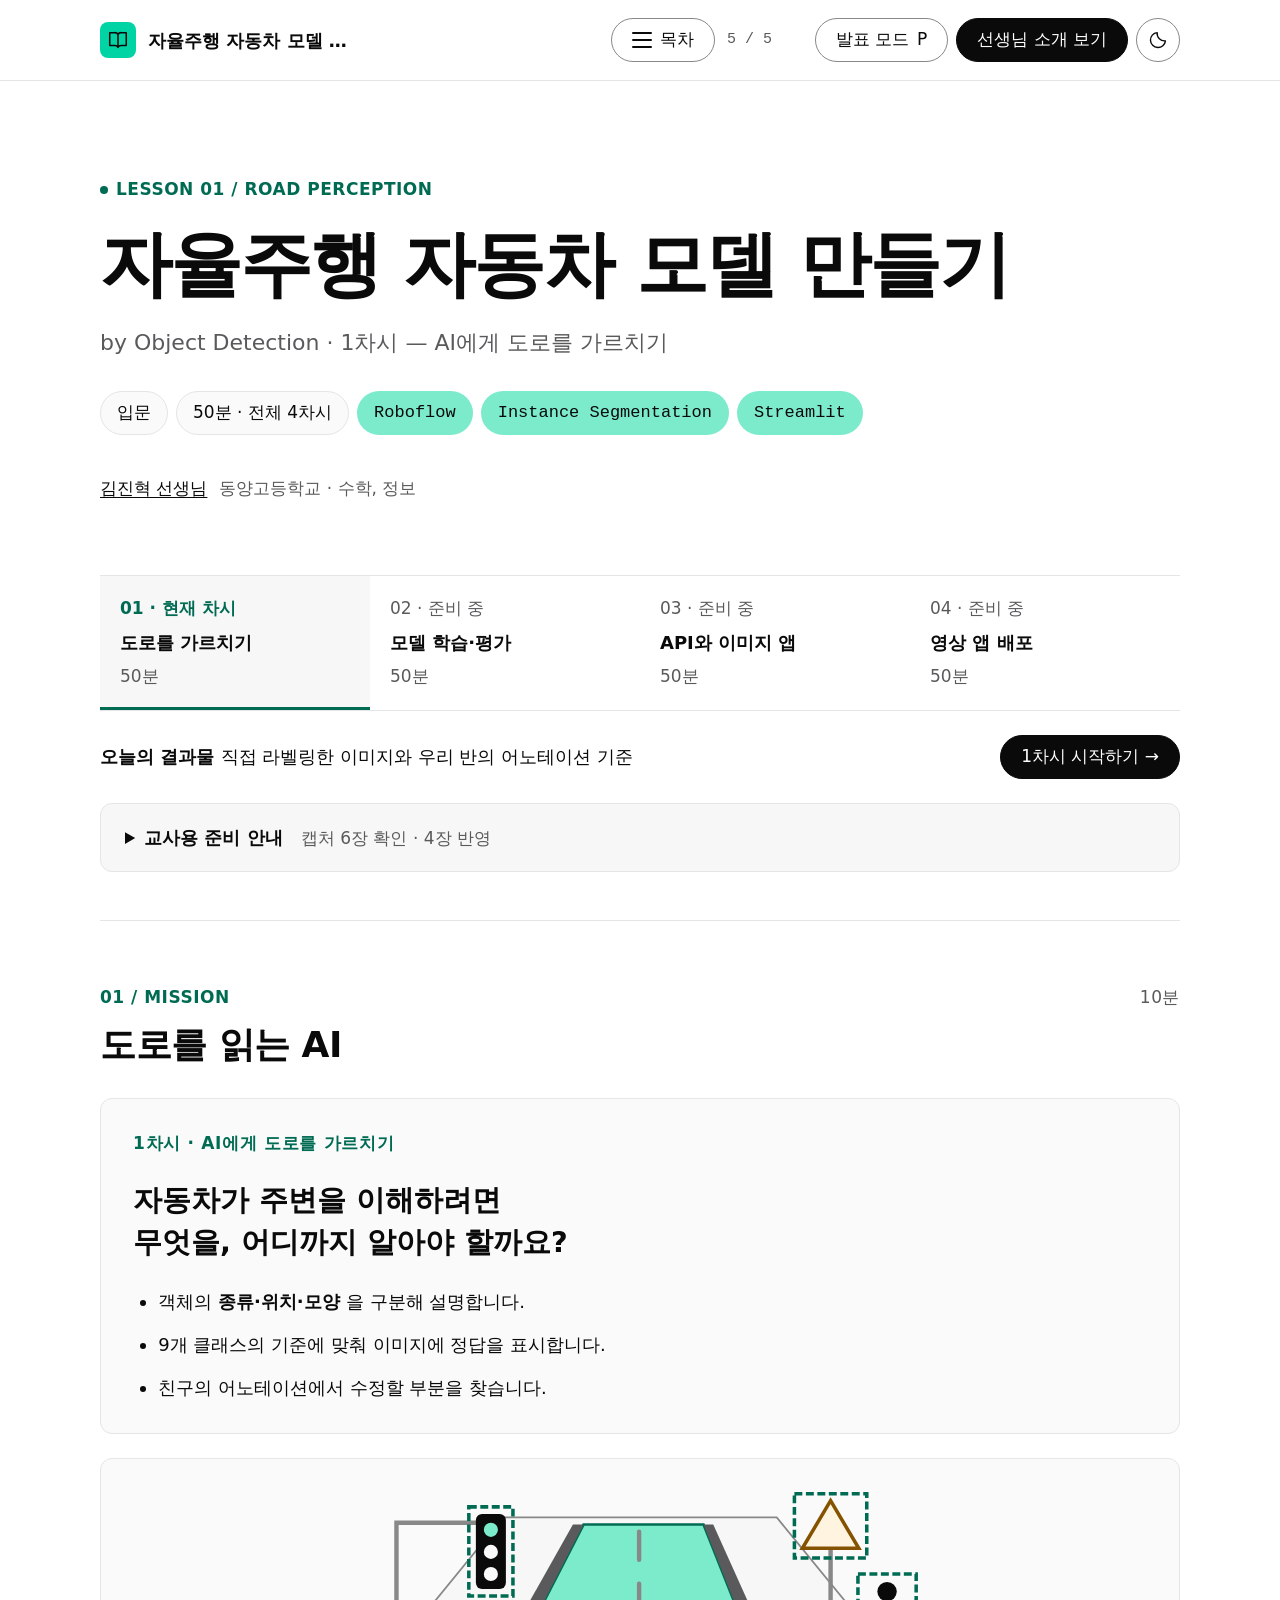
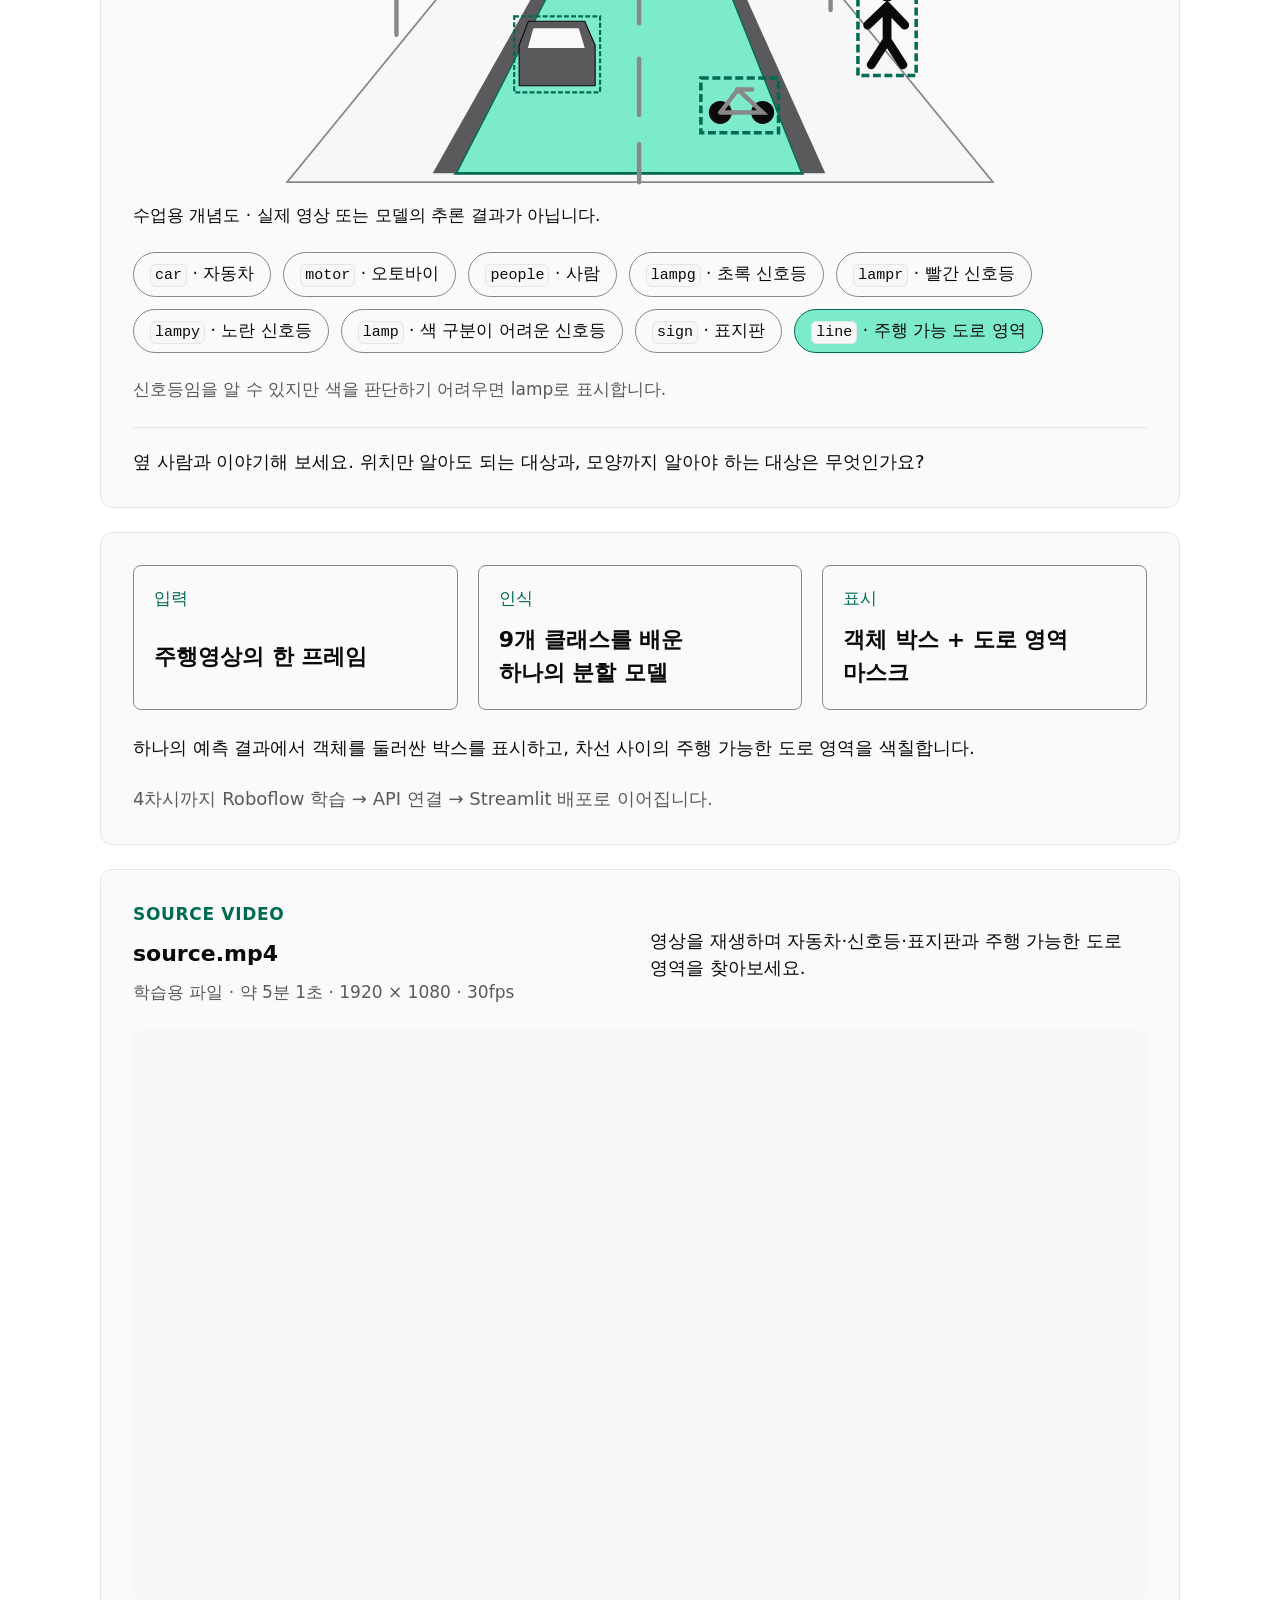
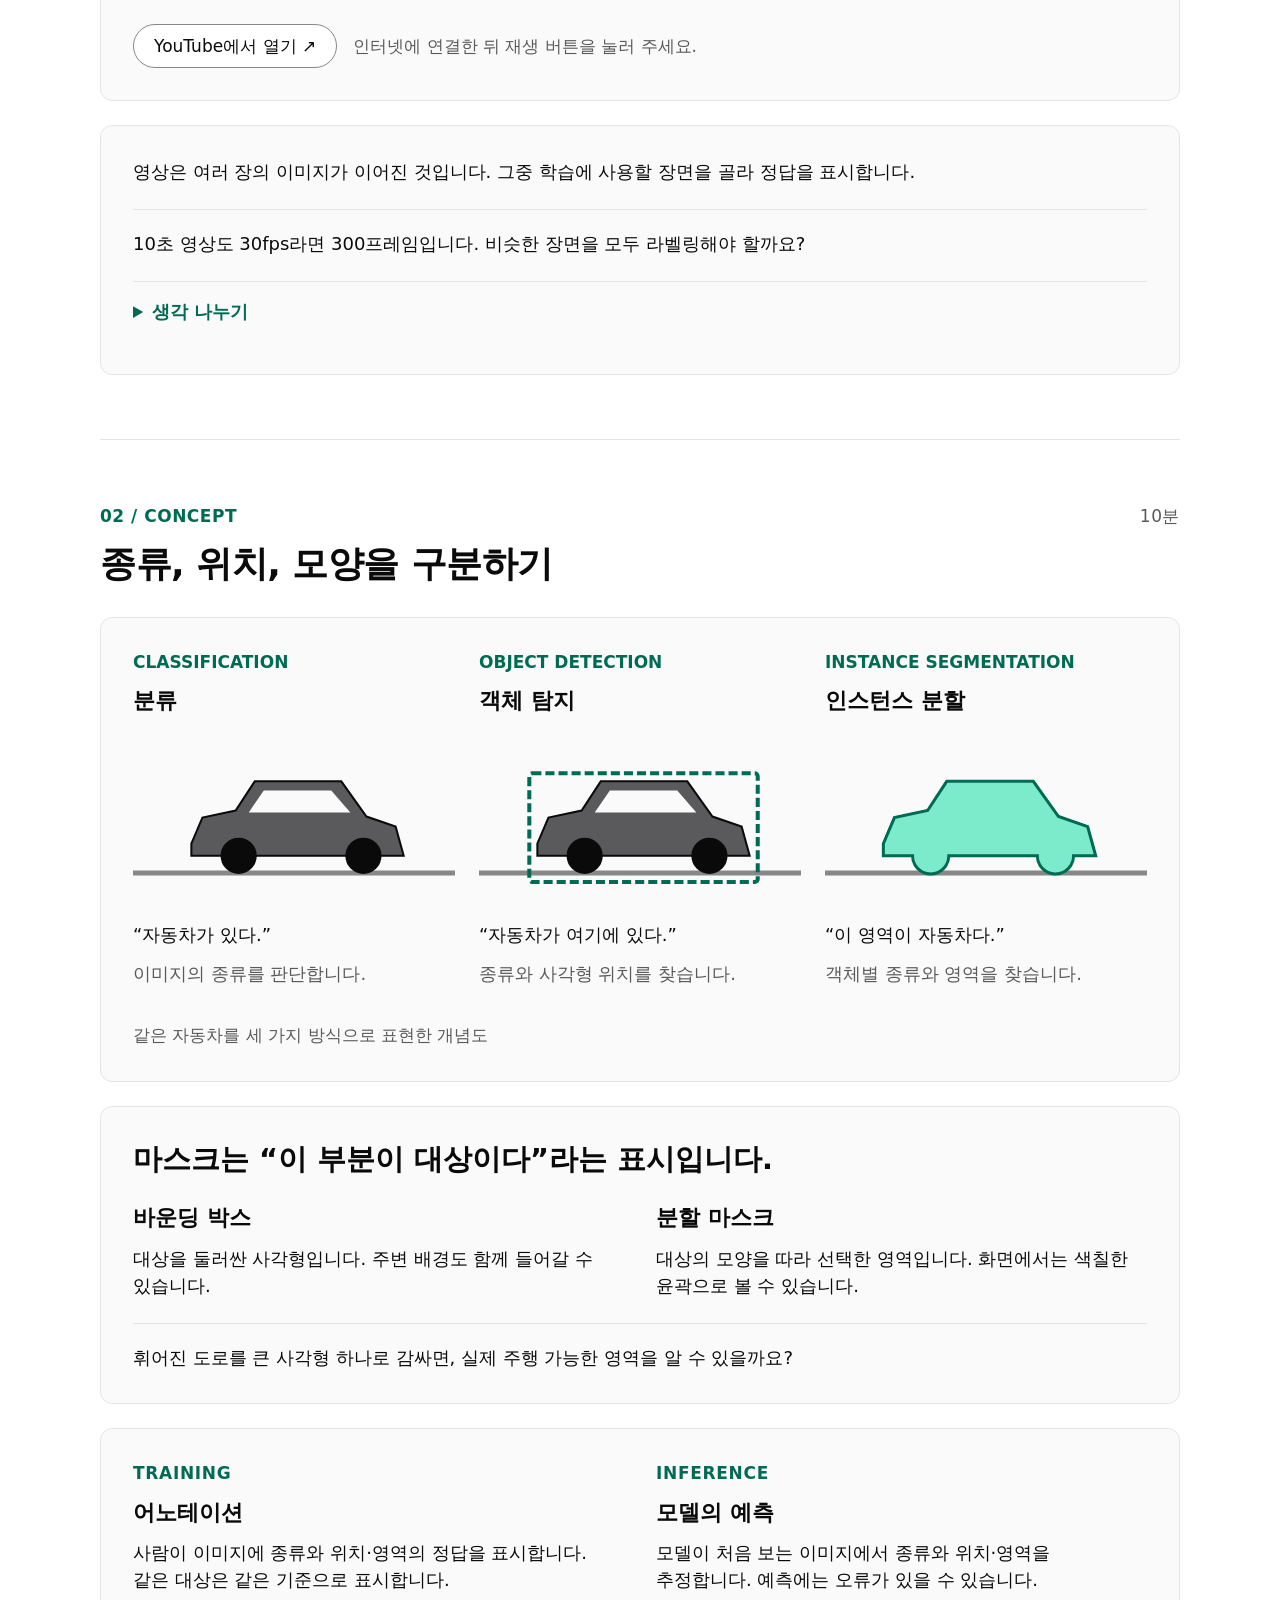
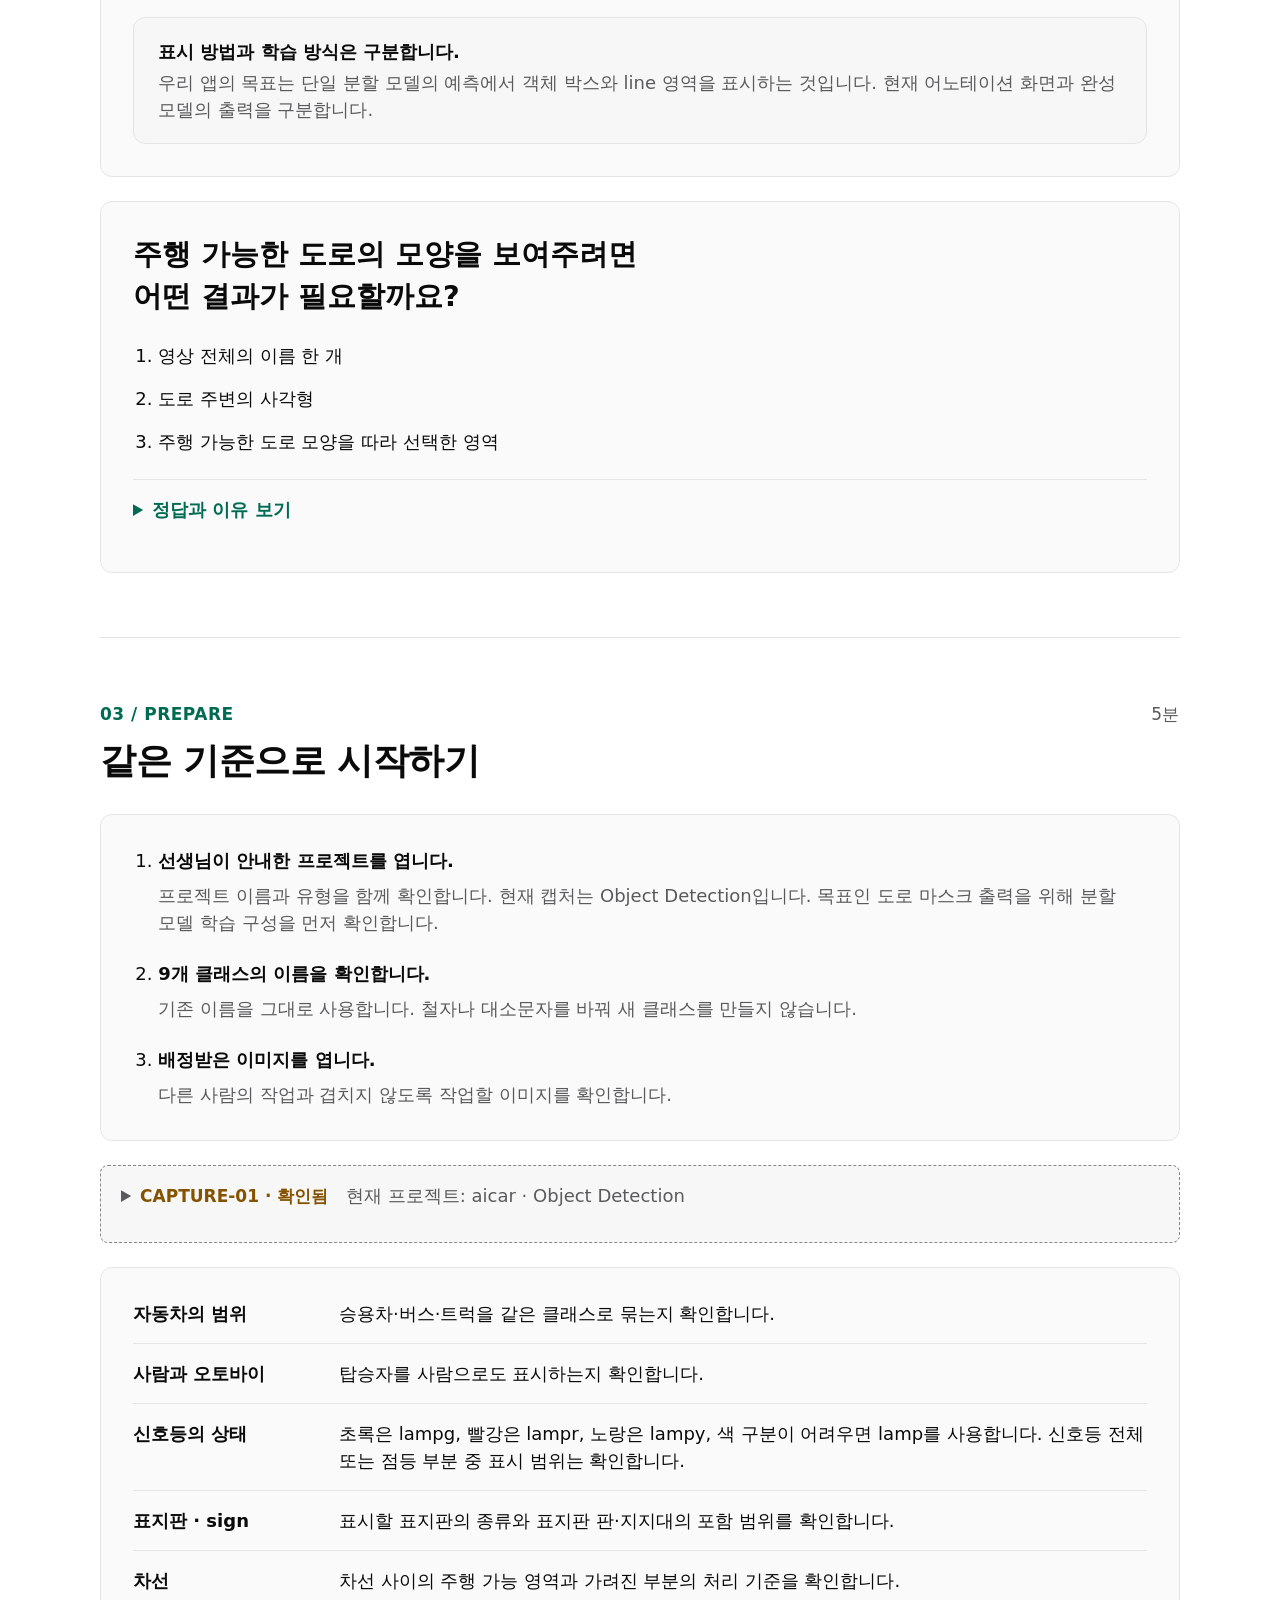
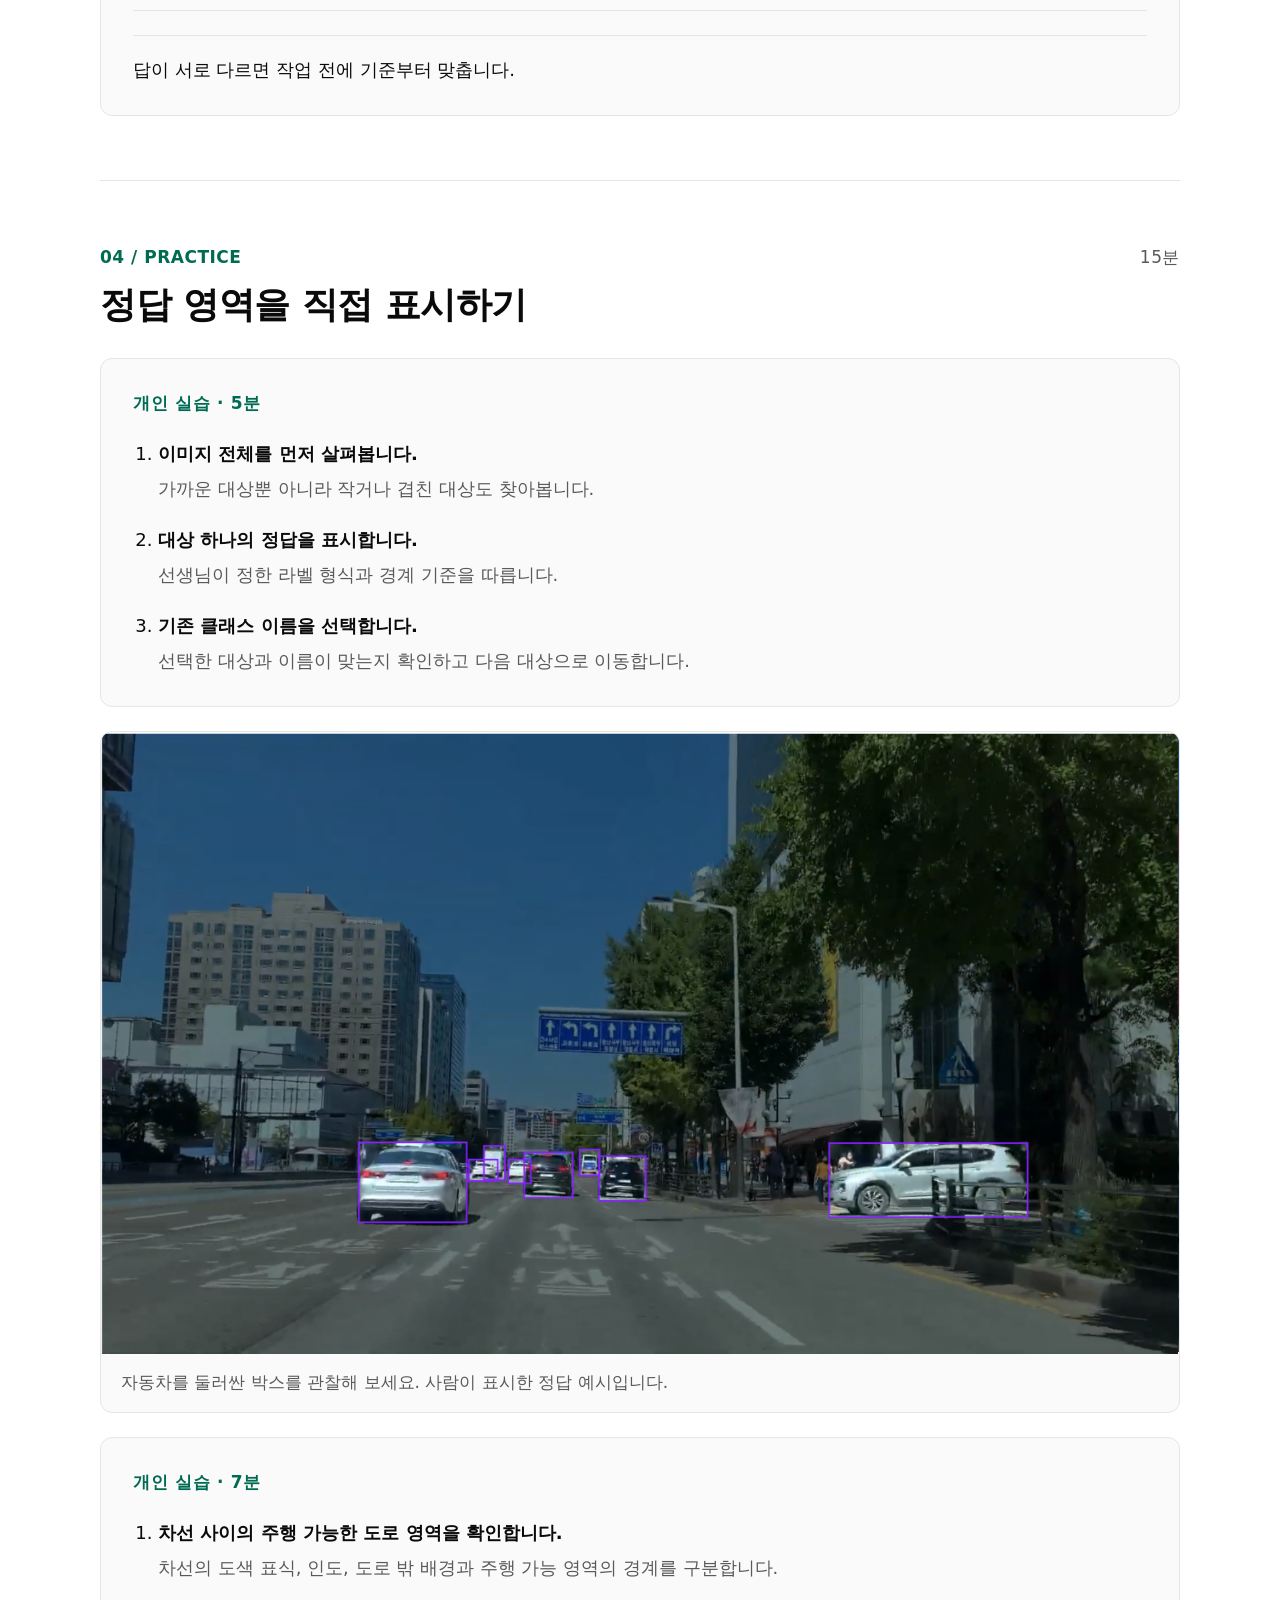
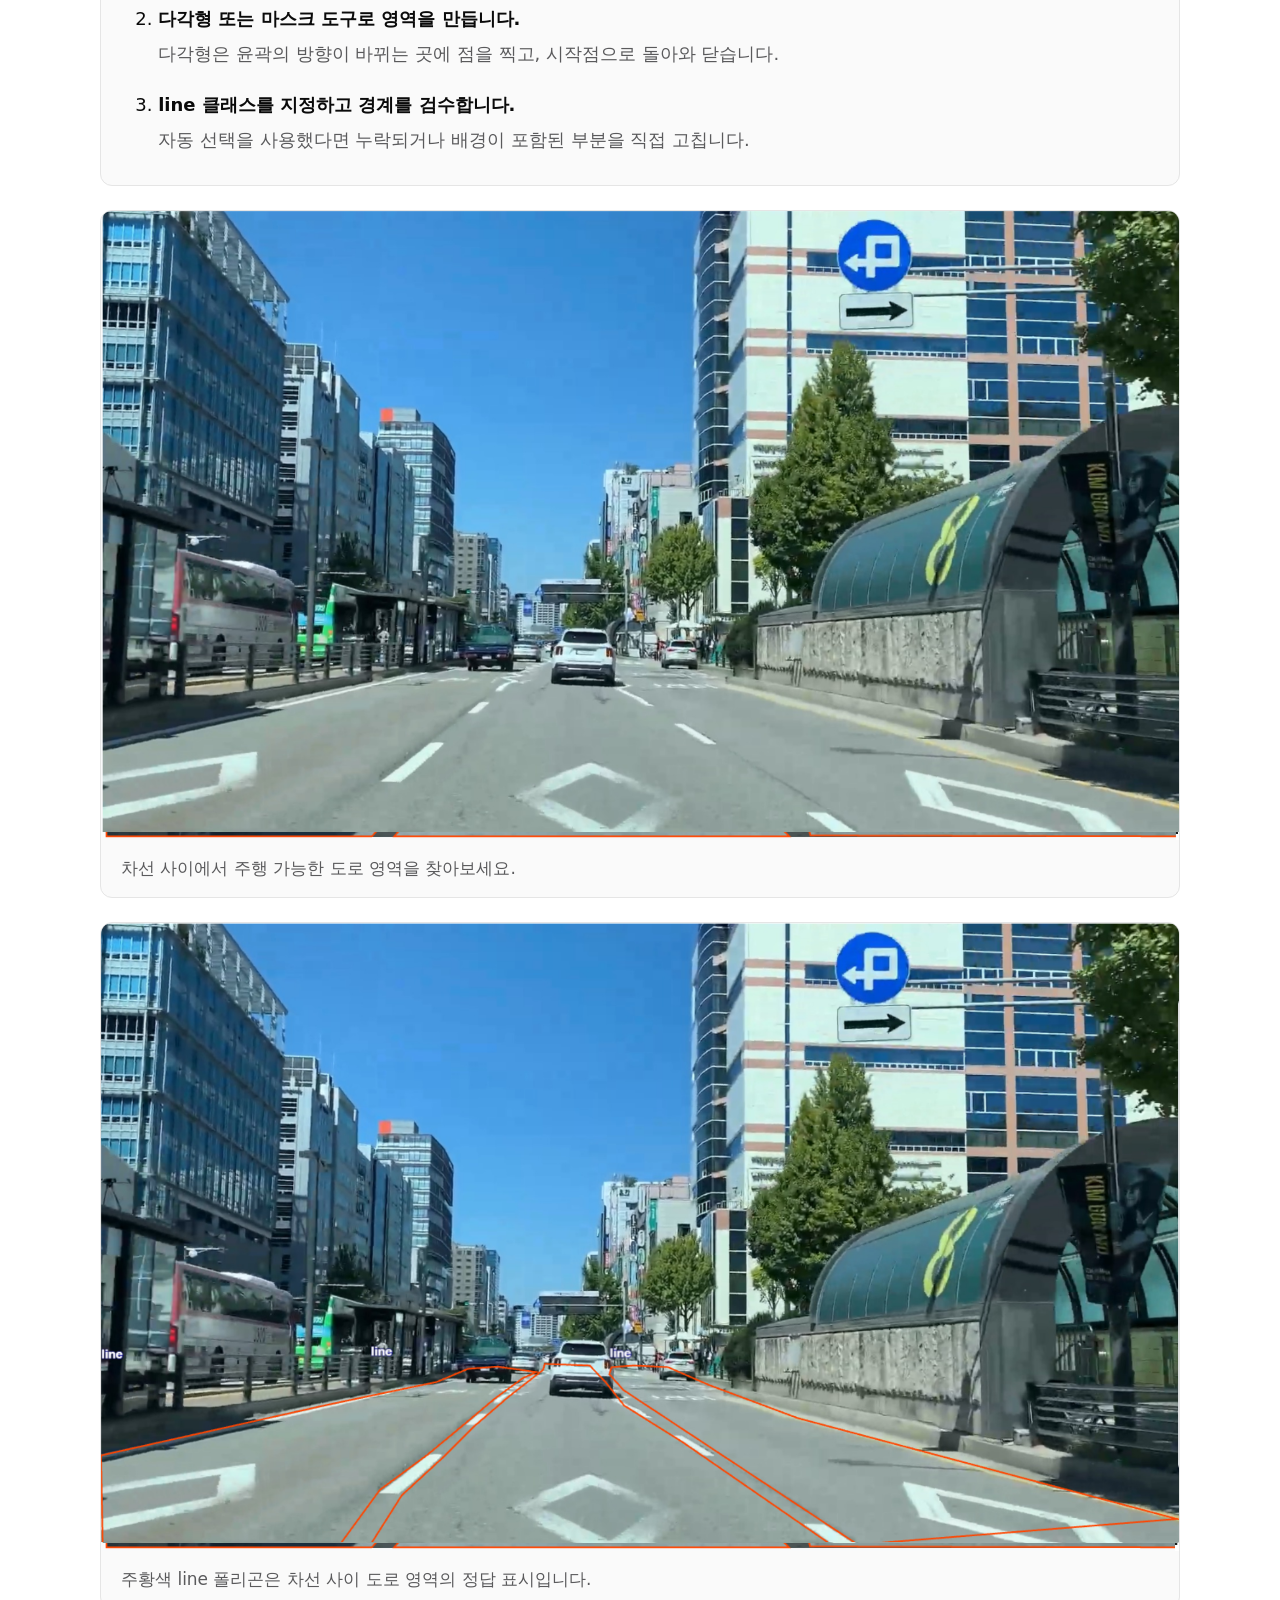
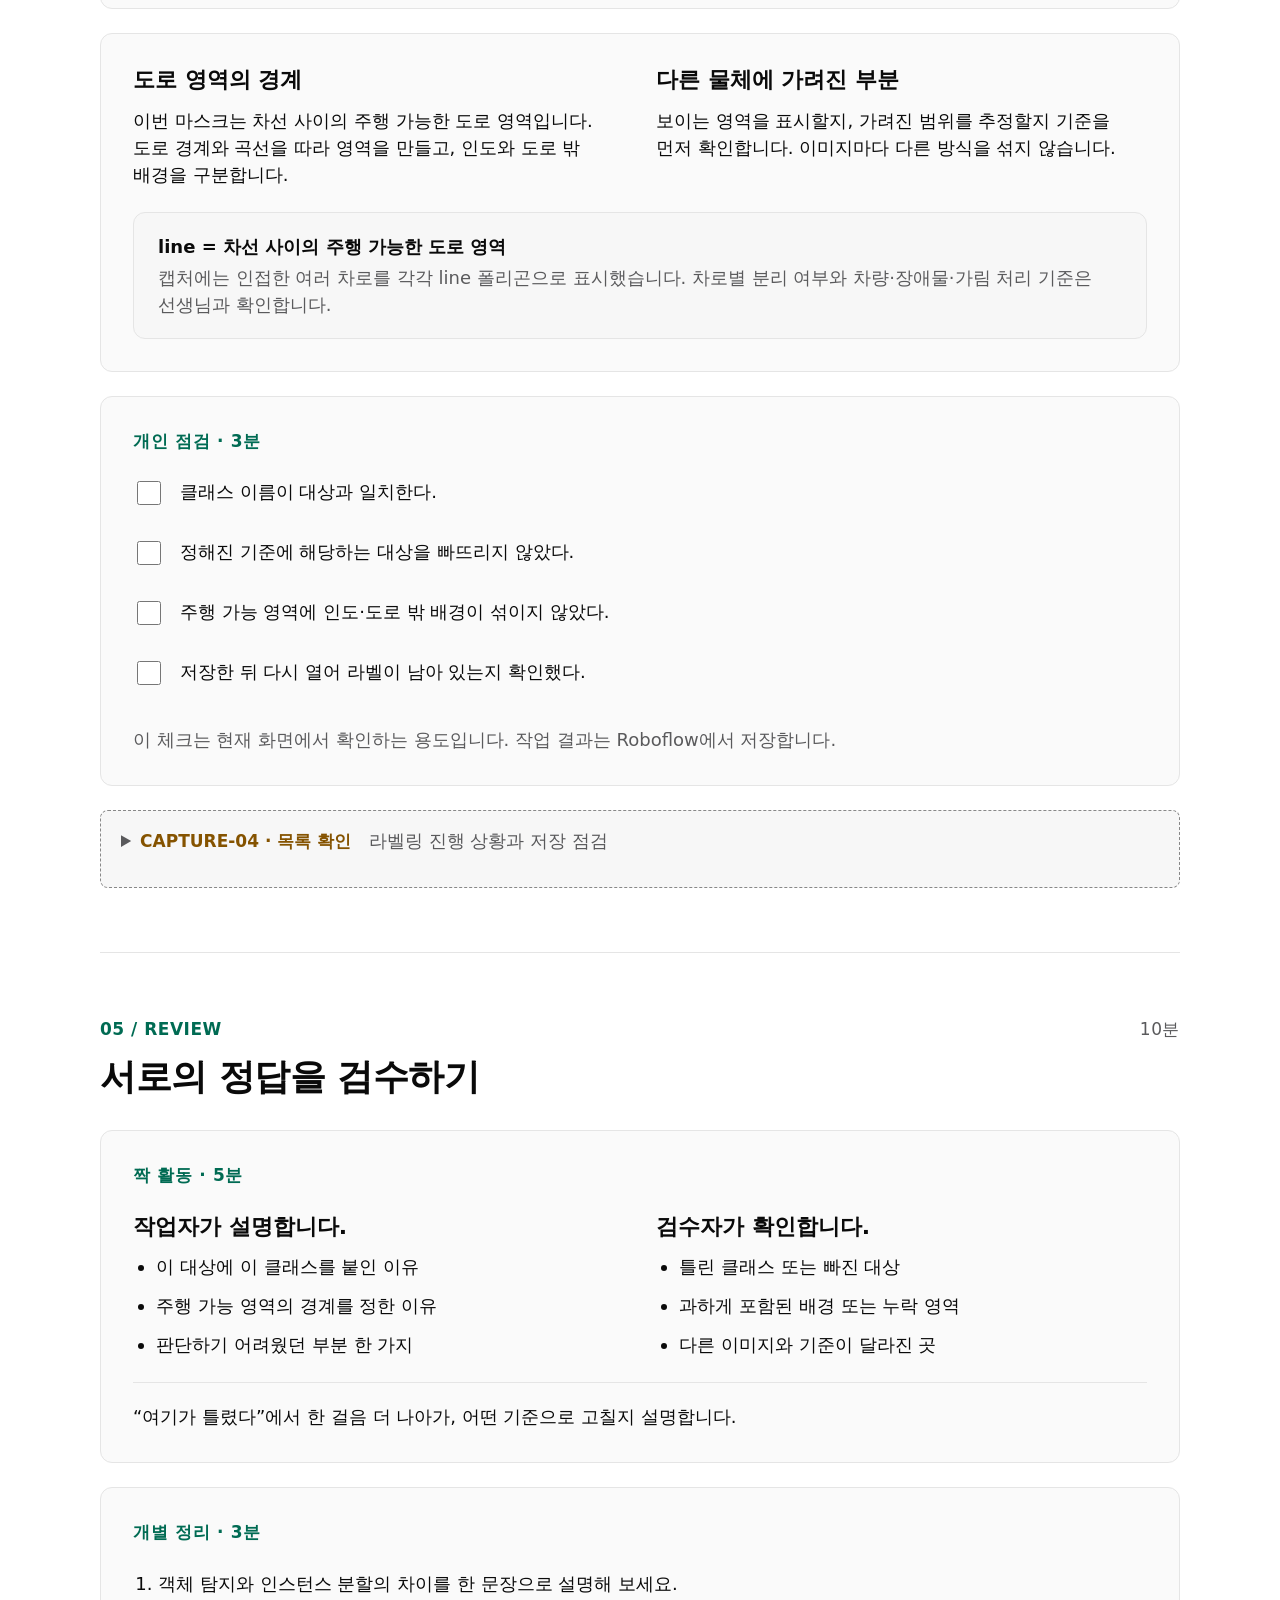
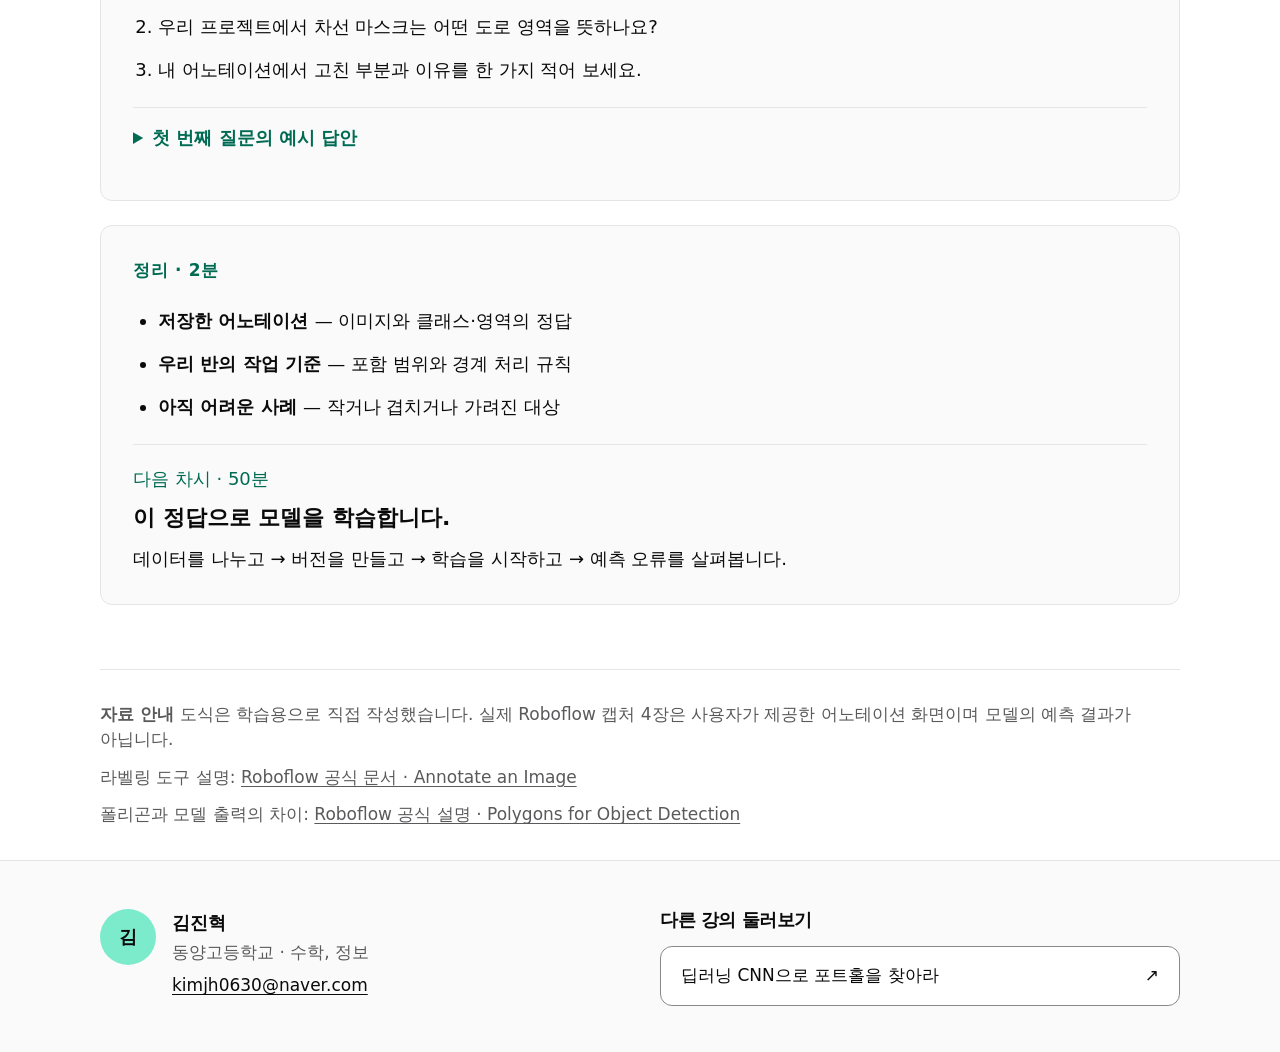
==== commit 8310a6b4: "feat: SOURCE VIDEO에 YouTube 영상 재생 기능 추가" ====
--- a/index.html
+++ b/index.html
@@ -153,7 +153,7 @@
                 <a href="#capture-01">
                   CAPTURE-01
                 </a>
-                프로젝트 화면 확인 · 실제 라벨 8개 반영
+                프로젝트 화면 확인 · 실제 라벨 9개 반영
               </li>
               <li>
                 <a href="#capture-02">
@@ -219,16 +219,16 @@
                   을 구분해 설명합니다.
                 </li>
                 <li>
-                  8개 클래스의 기준에 맞춰 이미지에 정답을 표시합니다.
+                  9개 클래스의 기준에 맞춰 이미지에 정답을 표시합니다.
                 </li>
                 <li>
                   친구의 어노테이션에서 수정할 부분을 찾습니다.
                 </li>
               </ul>
             </div>
-            <div class="lesson-panel visual-panel" data-slide data-slide-title="이번 프로젝트의 8개 클래스">
+            <div class="lesson-panel visual-panel" data-slide data-slide-title="이번 프로젝트의 9개 클래스">
               <figure class="concept-figure">
-                <svg class="road-visual" viewBox="0 0 960 340" role="img" aria-label="도로 위 객체 박스와 차선 사이 주행 가능한 도로 영역을 그린 개념도">
+                <svg class="road-visual" viewBox="0 0 960 340" role="img" aria-label="자동차·오토바이·사람·신호등·표지판의 박스와 차선 사이 주행 가능한 도로 영역을 그린 개념도">
                   <path class="diagram-road" d="M325 30H635L880 330H80Z"/>
                   <path class="drivable-mask" d="M416 38H552L664 320H271Z"/>
                   <path class="road-marking" d="M404 38H416L271 320H245Z"/>
@@ -256,12 +256,18 @@
                   <circle class="diagram-window" cx="311" cy="69" r="8"/>
                   <circle class="diagram-window" cx="311" cy="94" r="8"/>
                   <rect class="diagram-box" x="286" y="18" width="50" height="101"/>
+                  <g>
+                    <title>표지판 · sign</title>
+                    <path class="diagram-ground" d="M696 135V38"/>
+                    <path class="diagram-sign" d="M696 11 728 65H664Z"/>
+                    <rect class="diagram-box" x="655" y="3" width="82" height="73"/>
+                  </g>
                 </svg>
                 <figcaption>
                   수업용 개념도 · 실제 영상 또는 모델의 추론 결과가 아닙니다.
                 </figcaption>
               </figure>
-              <ul class="class-legend" aria-label="8개 클래스">
+              <ul class="class-legend" aria-label="9개 클래스">
                 <li><code>car</code> · 자동차</li>
                 <li><code>motor</code> · 오토바이</li>
                 <li><code>people</code> · 사람</li>
@@ -269,6 +275,7 @@
                 <li><code>lampr</code> · 빨간 신호등</li>
                 <li><code>lampy</code> · 노란 신호등</li>
                 <li><code>lamp</code> · 색 구분이 어려운 신호등</li>
+                <li><code>sign</code> · 표지판</li>
                 <li class="is-lane"><code>line</code> · 주행 가능 도로 영역</li>
               </ul>
               <p class="note-meta">신호등임을 알 수 있지만 색을 판단하기 어려우면 lamp로 표시합니다.</p>
@@ -291,7 +298,7 @@
                     인식
                   </span>
                   <strong>
-                    8개 클래스를 배운
+                    9개 클래스를 배운
                     <br>
                     하나의 분할 모델
                   </strong>
@@ -312,30 +319,40 @@
                 4차시까지 Roboflow 학습 → API 연결 → Streamlit 배포로 이어집니다.
               </p>
             </div>
-            <div class="lesson-panel" data-slide data-slide-title="이번 수업의 영상">
+            <div class="lesson-panel source-video-panel" data-slide data-slide-title="이번 수업의 영상">
               <div class="source-summary">
                 <div>
-                  <p class="eyebrow">
-                    SOURCE VIDEO
-                  </p>
-                  <h3>
-                    source.mp4
-                  </h3>
-                  <p>
-                    약 5분 1초 · 1920 × 1080 · 30fps
-                  </p>
-                </div>
-                <p>
-                  영상은 여러 장의 이미지가 이어진 것입니다. 그중 학습에 사용할 장면을 골라 정답을 표시합니다.
-                </p>
+                  <p class="eyebrow">SOURCE VIDEO</p>
+                  <h3>source.mp4</h3>
+                  <p class="note-meta">학습용 파일 · 약 5분 1초 · 1920 × 1080 · 30fps</p>
+                </div>
+                <p>영상을 재생하며 자동차·신호등·표지판과 주행 가능한 도로 영역을 찾아보세요.</p>
               </div>
+              <div class="source-video">
+                <iframe
+                  class="source-video-player"
+                  src="https://www.youtube.com/embed/ihokShSN51Y?playsinline=1&amp;rel=0"
+                  title="자율주행 객체 인식 수업용 주행영상 — YouTube"
+                  width="960"
+                  height="540"
+                  loading="lazy"
+                  referrerpolicy="strict-origin-when-cross-origin"
+                  allow="accelerometer; autoplay; clipboard-write; encrypted-media; gyroscope; picture-in-picture; web-share; fullscreen"
+                  allowfullscreen>
+                </iframe>
+              </div>
+              <div class="source-video-actions">
+                <a class="button" href="https://www.youtube.com/watch?v=ihokShSN51Y" target="_blank" rel="noopener noreferrer">YouTube에서 열기 ↗</a>
+                <span class="note-meta">인터넷에 연결한 뒤 재생 버튼을 눌러 주세요.</span>
+              </div>
+            </div>
+            <div class="lesson-panel" data-slide data-slide-title="영상에서 학습 장면 고르기">
+              <p>영상은 여러 장의 이미지가 이어진 것입니다. 그중 학습에 사용할 장면을 골라 정답을 표시합니다.</p>
               <p class="prompt">
                 10초 영상도 30fps라면 300프레임입니다. 비슷한 장면을 모두 라벨링해야 할까요?
               </p>
               <details class="answer">
-                <summary>
-                  생각 나누기
-                </summary>
+                <summary>생각 나누기</summary>
                 <p>
                   비슷한 프레임을 반복해서 늘리기보다, 대상의 크기·가림·도로 상황이 다양한 장면을 고릅니다. 데이터 분리 방법은 2차시에서 다룹니다.
                 </p>
@@ -546,7 +563,7 @@
                 </li>
                 <li>
                   <strong>
-                    8개 클래스의 이름을 확인합니다.
+                    9개 클래스의 이름을 확인합니다.
                   </strong>
                   <p>
                     기존 이름을 그대로 사용합니다. 철자나 대소문자를 바꿔 새 클래스를 만들지 않습니다.
@@ -571,7 +588,7 @@
               <figcaption>촬영 당시 프로젝트: aicar · Object Detection · 201 Assets · 0 Models.</figcaption>
             </figure>
               <p>도로 영역에 폴리곤을 그린 것과 모델이 마스크를 출력하는 것은 구분해야 합니다. 기존 어노테이션을 보존하고 분할 학습에 사용할 수 있는지 확인한 뒤 학습합니다.</p>
-              <p class="note-meta">클래스 이름은 사용자가 제공한 8개 라벨을 반영했습니다. 이 캡처에는 전체 클래스 목록이 보이지 않습니다.</p>
+              <p class="note-meta">클래스 이름은 사용자가 제공한 9개 라벨을 반영했습니다. 이 캡처에는 전체 클래스 목록이 보이지 않습니다.</p>
             </details>
             <div class="lesson-panel" data-slide data-slide-title="라벨의 경계부터 합의하기">
               <ul class="rule-list">
@@ -597,6 +614,14 @@
                   </strong>
                   <span>
                     초록은 lampg, 빨강은 lampr, 노랑은 lampy, 색 구분이 어려우면 lamp를 사용합니다. 신호등 전체 또는 점등 부분 중 표시 범위는 확인합니다.
+                  </span>
+                </li>
+                <li>
+                  <strong>
+                    표지판 · sign
+                  </strong>
+                  <span>
+                    표시할 표지판의 종류와 표지판 판·지지대의 포함 범위를 확인합니다.
                   </span>
                 </li>
                 <li>
--- a/assets/css/lecture.css
+++ b/assets/css/lecture.css
@@ -49,6 +49,7 @@
 .diagram-mask, .lane-shape { fill: var(--accent-soft); stroke: var(--accent-text); stroke-width: 3; }
 .diagram-person { fill: none; stroke: var(--text); stroke-width: 10; stroke-linecap: round; }
 .diagram-signal { fill: var(--accent-soft); }
+.diagram-sign { fill: var(--warn-soft); stroke: var(--warn); stroke-width: 4; }
 .numbered-steps { display: grid; gap: var(--space-6); margin: 0; padding-left: 1.4em; }
 .numbered-steps p { color: var(--text-muted); margin-top: var(--space-2); }
 .rule-list { display: grid; gap: var(--space-4); margin: 0; padding: 0; list-style: none; }
@@ -97,3 +98,12 @@
 /* 사용자 캡처는 비율과 전체 경계를 보존합니다. 클릭하면 원본을 엽니다. */
 .capture-figure > a { display: block; }
 .capture-note .capture-figure { margin-top: var(--space-4); }
+
+/* 수업용 YouTube 영상. 읽기·발표 화면에서 플레이어 비율을 유지합니다. */
+.source-video { width: 100%; min-width: 0; justify-self: center; }
+.source-video-player { display: block; width: 100%; height: auto; min-height: 200px; aspect-ratio: 16 / 9; border: 0; border-radius: var(--radius-md); background: var(--surface); }
+.source-video-actions { display: flex; flex-wrap: wrap; align-items: center; gap: var(--space-4); }
+.source-video-panel .source-summary { gap: var(--space-5); }
+.presentation-stage .source-video { width: min(100%, 80vh); }
+.presentation-stage .source-video-panel .source-summary > div { gap: var(--space-2); }
+@media print { .source-video { display: none; } }
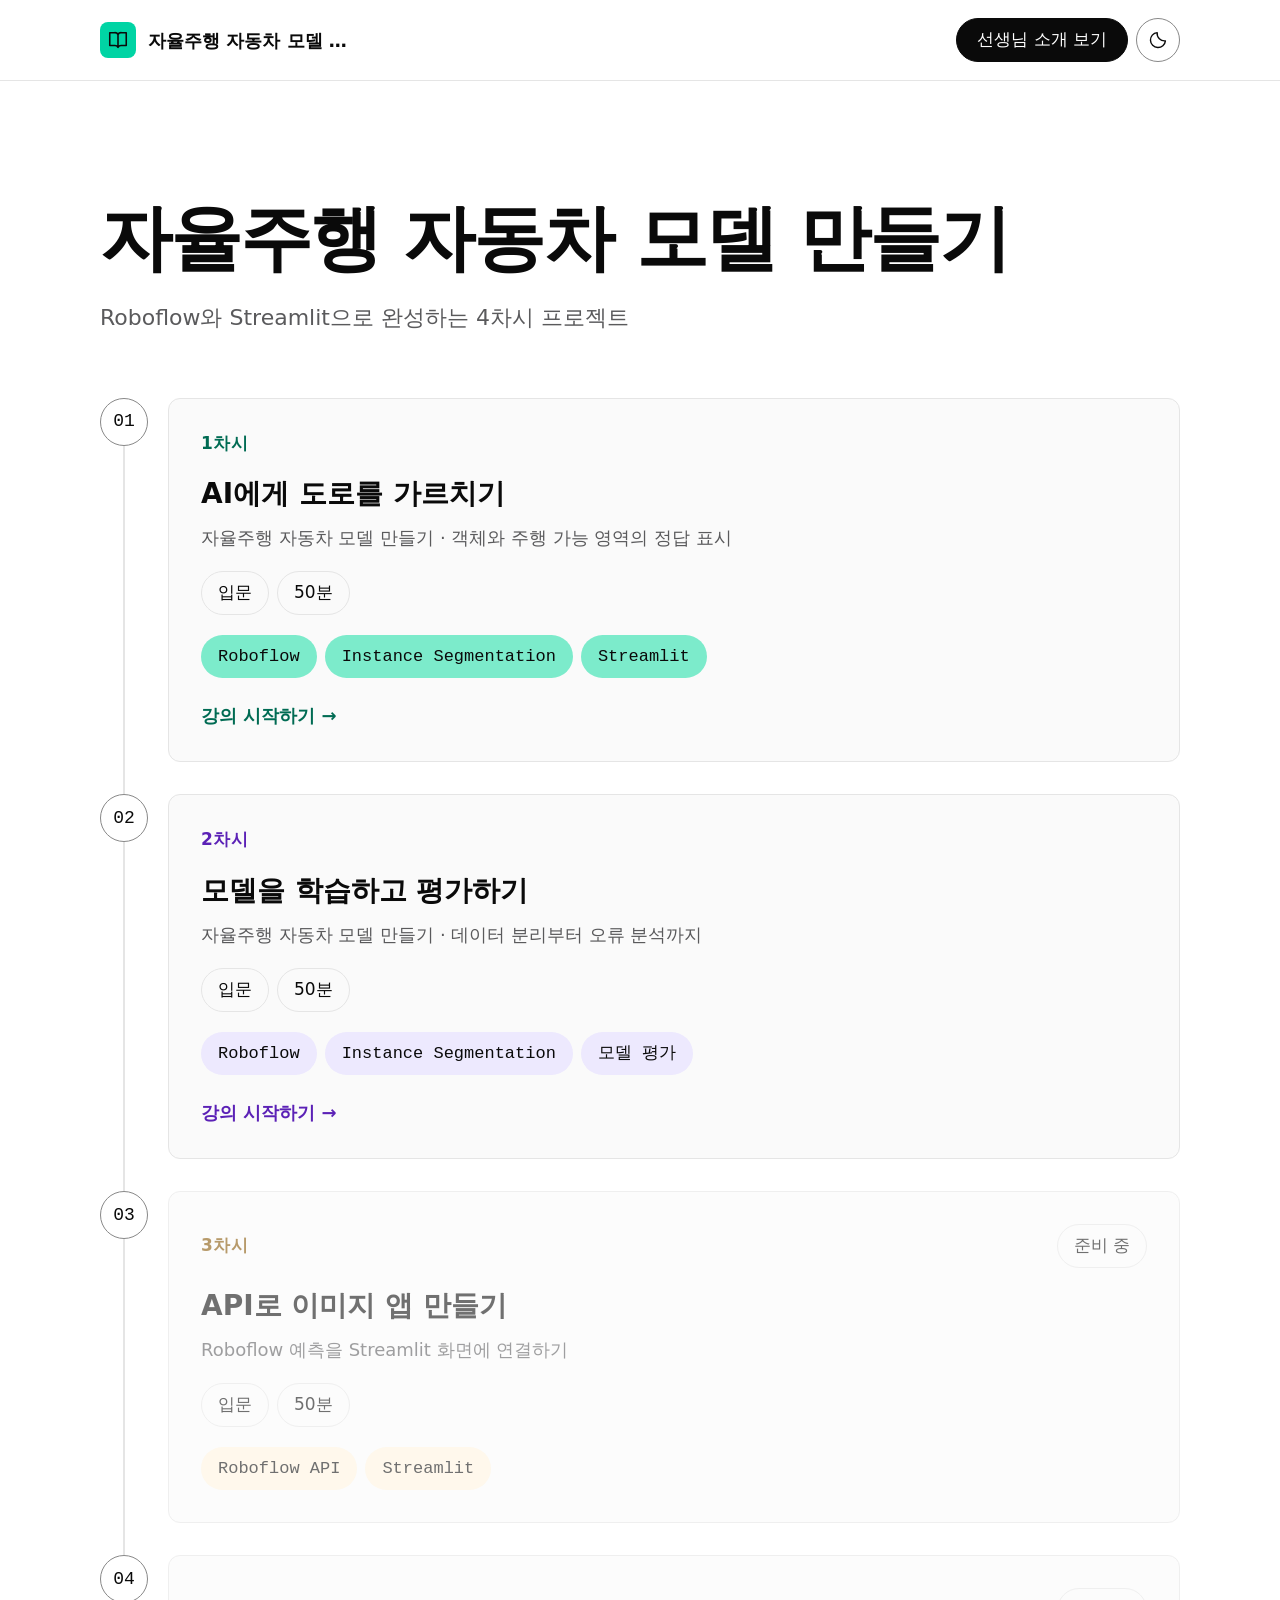
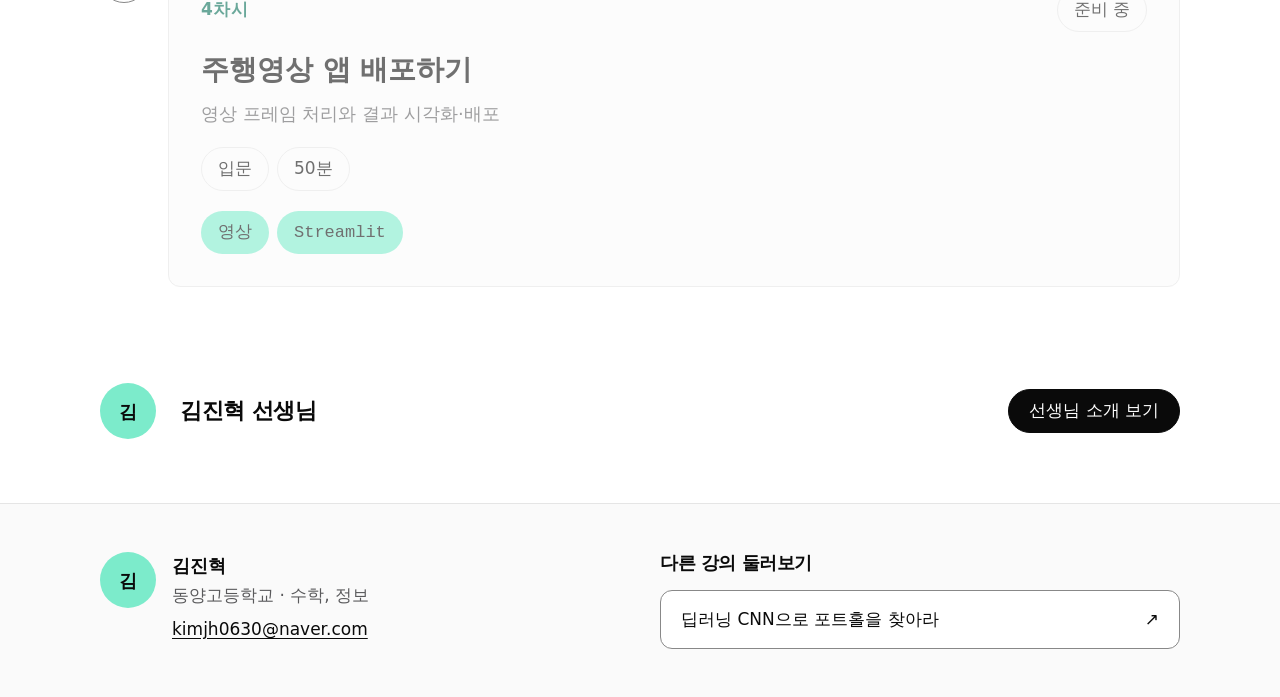
==== commit cb6aaef4: "feat: 2차시 강의와 PDF 활동지 추가 및 강의 목록 구성" ====
--- a/index.html
+++ b/index.html
@@ -3,11 +3,9 @@
   <head>
     <meta charset="utf-8">
     <meta name="viewport" content="width=device-width, initial-scale=1">
-    <meta name="description" content="1차시 50분: 단일 분할 모델로 주행 환경을 인식하기 위한 개념과 어노테이션 실습.">
+    <meta name="description" content="Roboflow와 Streamlit으로 만드는 자율주행 주행환경 인식 프로젝트. 50분씩 4차시 강의 안내.">
     <meta name="color-scheme" content="light dark">
-    <title>
-      자율주행 자동차 모델 만들기 · 1차시
-    </title>
+    <title>자율주행 자동차 모델 만들기 · 강의 목록</title>
     <link rel="icon" href="data:,">
     <link rel="stylesheet" href="assets/css/tokens.css">
     <link rel="stylesheet" href="assets/css/base.css">
@@ -59,891 +57,18 @@
       </div>
     </header>
     <main id="main" tabindex="-1">
-      <!-- 강의 메타는 전부 data/site.js에서 주입합니다. 이 영역은 그대로 재사용합니다. -->
       <div class="container">
-        <section class="hero" id="top" aria-labelledby="lecture-title">
-          <p class="kicker" data-lecture-kicker>
-          </p>
-          <h1 id="lecture-title" data-lecture-title>
-          </h1>
-          <p class="hero-subtitle" data-lecture-subtitle>
-          </p>
-          <div class="hero-meta" data-lecture-badges aria-label="강의 정보">
-          </div>
-          <div class="hero-byline">
-            <button class="text-button" type="button" data-open-instructor>
-              <span data-instructor-name>
-              </span>
-              선생님
-            </button>
-            <span data-instructor-affiliation>
-            </span>
-          </div>
+        <section class="hero" id="top">
+          <p class="kicker">ROBOFLOW × STREAMLIT · 50분 × 4차시</p>
+          <h1>자율주행 자동차 모델 만들기</h1>
+          <p class="hero-subtitle">객체와 주행 가능 영역을 배우는 단일 모델 프로젝트</p>
+          <ul class="hub-fallback-links">
+            <li><a href="road-perception/index.html">1차시 · AI에게 도로를 가르치기</a></li>
+            <li><a href="model-training/index.html">2차시 · 모델을 학습하고 평가하기</a></li>
+            <li>3차시 · API로 이미지 앱 만들기 — 준비 중</li>
+            <li>4차시 · 주행영상 앱 배포하기 — 준비 중</li>
+          </ul>
         </section>
-        <div class="course-path" aria-label="전체 4차시 구성">
-          <div class="course-step is-current">
-            <span>
-              01 · 현재 차시
-            </span>
-            <strong>
-              도로를 가르치기
-            </strong>
-            <span>
-              50분
-            </span>
-          </div>
-          <div class="course-step">
-            <span>
-              02 · 준비 중
-            </span>
-            <strong>
-              모델 학습·평가
-            </strong>
-            <span>
-              50분
-            </span>
-          </div>
-          <div class="course-step">
-            <span>
-              03 · 준비 중
-            </span>
-            <strong>
-              API와 이미지 앱
-            </strong>
-            <span>
-              50분
-            </span>
-          </div>
-          <div class="course-step">
-            <span>
-              04 · 준비 중
-            </span>
-            <strong>
-              영상 앱 배포
-            </strong>
-            <span>
-              50분
-            </span>
-          </div>
-        </div>
-        <div class="lesson-intro">
-          <p>
-            <strong>
-              오늘의 결과물
-            </strong>
-            직접 라벨링한 이미지와 우리 반의 어노테이션 기준
-          </p>
-          <a class="button button-primary" href="#road-mission">
-            1차시 시작하기 →
-          </a>
-        </div>
-        <details class="teacher-prep" id="teacher-prep">
-          <summary>
-            교사용 준비 안내
-            <span class="prep-count">
-              캡처 6장 확인 · 4장 반영
-            </span>
-          </summary>
-          <div class="prep-body">
-            <p>
-              본문은 1차시 50분 수업용 초안입니다. 제공된 캡처 6장을 확인하고 프로젝트·자동차·도로 영역 예시 4장을 반영했습니다.
-            </p>
-            <ul>
-              <li>
-                <a href="#capture-01">
-                  CAPTURE-01
-                </a>
-                프로젝트 화면 확인 · 실제 라벨 9개 반영
-              </li>
-              <li>
-                <a href="#capture-02">
-                  CAPTURE-02
-                </a>
-                자동차 박스 예시 반영
-              </li>
-              <li>
-                <a href="#capture-03">
-                  CAPTURE-03
-                </a>
-                도로 영역 표시 전·후 반영
-              </li>
-              <li>
-                <a href="#capture-04">
-                  CAPTURE-04
-                </a>
-                작업 목록 확인 · 개별 이미지 저장 재확인 필요
-              </li>
-            </ul>
-            <p>
-              <strong>
-                확인:
-              </strong>
-              현재 프로젝트는 <strong>Object Detection</strong>으로 표시됩니다. 폴리곤을 그려도 탐지 모델은 박스를 예측합니다. 도로 마스크를 출력하는 단일 모델을 위해, 기존 어노테이션을 보존하면서 Instance Segmentation 학습에 사용할 수 있는지 먼저 확인해야 합니다.
-            </p>
-            <p>
-              추가 확인: 일반 객체의 분할 학습용 정답 형식 / 도로 영역의 차로 범위·차량·장애물·가림 처리 기준. 실제 학습 결과와 완성 앱 화면은 아직 없습니다.
-            </p>
-            <a class="button" href="docs/lesson-01-capture-guide.md" download>
-              캡처·확인 체크리스트 받기
-            </a>
-          </div>
-        </details>
-        <section class="lecture-section" id="road-mission" aria-labelledby="road-mission-title" data-reveal>
-          <div class="section-heading">
-            <p class="kicker">
-              01 / MISSION
-              <span class="section-time">
-                10분
-              </span>
-            </p>
-            <h2 id="road-mission-title">
-              도로를 읽는 AI
-            </h2>
-          </div>
-          <div class="lesson-stack">
-            <div class="lesson-panel" data-slide data-slide-title="오늘 완성할 출발점">
-              <p class="eyebrow">
-                1차시 · AI에게 도로를 가르치기
-              </p>
-              <p class="big-question">
-                자동차가 주변을 이해하려면
-                <br>
-                무엇을, 어디까지 알아야 할까요?
-              </p>
-              <ul class="learning-list">
-                <li>
-                  객체의
-                  <strong>
-                    종류·위치·모양
-                  </strong>
-                  을 구분해 설명합니다.
-                </li>
-                <li>
-                  9개 클래스의 기준에 맞춰 이미지에 정답을 표시합니다.
-                </li>
-                <li>
-                  친구의 어노테이션에서 수정할 부분을 찾습니다.
-                </li>
-              </ul>
-            </div>
-            <div class="lesson-panel visual-panel" data-slide data-slide-title="이번 프로젝트의 9개 클래스">
-              <figure class="concept-figure">
-                <svg class="road-visual" viewBox="0 0 960 340" role="img" aria-label="자동차·오토바이·사람·신호등·표지판의 박스와 차선 사이 주행 가능한 도로 영역을 그린 개념도">
-                  <path class="diagram-road" d="M325 30H635L880 330H80Z"/>
-                  <path class="drivable-mask" d="M416 38H552L664 320H271Z"/>
-                  <path class="road-marking" d="M404 38H416L271 320H245Z"/>
-                  <path class="road-marking" d="M552 38H563L690 320H664Z"/>
-                  <path class="diagram-ground" d="M479 46V78M479 105V150M479 190V254M479 287V330"/>
-                  <g transform="translate(343 142) scale(.62)">
-                    <path class="diagram-car" d="M0 53 17 9H120L139 53V127H0Z"/>
-                    <path class="diagram-window" d="M26 22H109L120 58H16Z"/>
-                    <rect class="diagram-box" x="-9" y="0" width="157" height="139"/>
-                  </g>
-                  <g transform="translate(571 225)">
-                    <circle class="diagram-wheel" cx="0" cy="26" r="13"/>
-                    <circle class="diagram-wheel" cx="48" cy="26" r="13"/>
-                    <path class="diagram-ground" d="M0 26 20 0 48 26H0M19 0H36"/>
-                    <rect class="diagram-box" x="-22" y="-13" width="88" height="62"/>
-                  </g>
-                  <g transform="translate(760 114)">
-                    <circle class="diagram-solid" cx="0" cy="0" r="11"/>
-                    <path class="diagram-person" d="M0 17V55M-22 38 0 17 20 38M0 55-18 83M0 55 18 83"/>
-                    <rect class="diagram-box" x="-33" y="-20" width="66" height="115"/>
-                  </g>
-                  <path class="diagram-ground" d="M204 163V36H316"/>
-                  <rect class="diagram-solid" x="294" y="26" width="34" height="85" rx="7"/>
-                  <circle class="diagram-signal" cx="311" cy="44" r="8"/>
-                  <circle class="diagram-window" cx="311" cy="69" r="8"/>
-                  <circle class="diagram-window" cx="311" cy="94" r="8"/>
-                  <rect class="diagram-box" x="286" y="18" width="50" height="101"/>
-                  <g>
-                    <title>표지판 · sign</title>
-                    <path class="diagram-ground" d="M696 135V38"/>
-                    <path class="diagram-sign" d="M696 11 728 65H664Z"/>
-                    <rect class="diagram-box" x="655" y="3" width="82" height="73"/>
-                  </g>
-                </svg>
-                <figcaption>
-                  수업용 개념도 · 실제 영상 또는 모델의 추론 결과가 아닙니다.
-                </figcaption>
-              </figure>
-              <ul class="class-legend" aria-label="9개 클래스">
-                <li><code>car</code> · 자동차</li>
-                <li><code>motor</code> · 오토바이</li>
-                <li><code>people</code> · 사람</li>
-                <li><code>lampg</code> · 초록 신호등</li>
-                <li><code>lampr</code> · 빨간 신호등</li>
-                <li><code>lampy</code> · 노란 신호등</li>
-                <li><code>lamp</code> · 색 구분이 어려운 신호등</li>
-                <li><code>sign</code> · 표지판</li>
-                <li class="is-lane"><code>line</code> · 주행 가능 도로 영역</li>
-              </ul>
-              <p class="note-meta">신호등임을 알 수 있지만 색을 판단하기 어려우면 lamp로 표시합니다.</p>
-              <p class="prompt">
-                옆 사람과 이야기해 보세요. 위치만 알아도 되는 대상과, 모양까지 알아야 하는 대상은 무엇인가요?
-              </p>
-            </div>
-            <div class="lesson-panel" data-slide data-slide-title="하나의 모델, 서로 다른 표시">
-              <ol class="process-flow">
-                <li>
-                  <span>
-                    입력
-                  </span>
-                  <strong>
-                    주행영상의 한 프레임
-                  </strong>
-                </li>
-                <li>
-                  <span>
-                    인식
-                  </span>
-                  <strong>
-                    9개 클래스를 배운
-                    <br>
-                    하나의 분할 모델
-                  </strong>
-                </li>
-                <li>
-                  <span>
-                    표시
-                  </span>
-                  <strong>
-                    객체 박스 + 도로 영역 마스크
-                  </strong>
-                </li>
-              </ol>
-              <p>
-                하나의 예측 결과에서 객체를 둘러싼 박스를 표시하고, 차선 사이의 주행 가능한 도로 영역을 색칠합니다.
-              </p>
-              <p class="muted">
-                4차시까지 Roboflow 학습 → API 연결 → Streamlit 배포로 이어집니다.
-              </p>
-            </div>
-            <div class="lesson-panel source-video-panel" data-slide data-slide-title="이번 수업의 영상">
-              <div class="source-summary">
-                <div>
-                  <p class="eyebrow">SOURCE VIDEO</p>
-                  <h3>source.mp4</h3>
-                  <p class="note-meta">학습용 파일 · 약 5분 1초 · 1920 × 1080 · 30fps</p>
-                </div>
-                <p>영상을 재생하며 자동차·신호등·표지판과 주행 가능한 도로 영역을 찾아보세요.</p>
-              </div>
-              <div class="source-video">
-                <iframe
-                  class="source-video-player"
-                  src="https://www.youtube.com/embed/ihokShSN51Y?playsinline=1&amp;rel=0"
-                  title="자율주행 객체 인식 수업용 주행영상 — YouTube"
-                  width="960"
-                  height="540"
-                  loading="lazy"
-                  referrerpolicy="strict-origin-when-cross-origin"
-                  allow="accelerometer; autoplay; clipboard-write; encrypted-media; gyroscope; picture-in-picture; web-share; fullscreen"
-                  allowfullscreen>
-                </iframe>
-              </div>
-              <div class="source-video-actions">
-                <a class="button" href="https://www.youtube.com/watch?v=ihokShSN51Y" target="_blank" rel="noopener noreferrer">YouTube에서 열기 ↗</a>
-                <span class="note-meta">인터넷에 연결한 뒤 재생 버튼을 눌러 주세요.</span>
-              </div>
-            </div>
-            <div class="lesson-panel" data-slide data-slide-title="영상에서 학습 장면 고르기">
-              <p>영상은 여러 장의 이미지가 이어진 것입니다. 그중 학습에 사용할 장면을 골라 정답을 표시합니다.</p>
-              <p class="prompt">
-                10초 영상도 30fps라면 300프레임입니다. 비슷한 장면을 모두 라벨링해야 할까요?
-              </p>
-              <details class="answer">
-                <summary>생각 나누기</summary>
-                <p>
-                  비슷한 프레임을 반복해서 늘리기보다, 대상의 크기·가림·도로 상황이 다양한 장면을 고릅니다. 데이터 분리 방법은 2차시에서 다룹니다.
-                </p>
-              </details>
-            </div>
-          </div>
-        </section>
-        <section class="lecture-section" id="vision-concepts" aria-labelledby="vision-concepts-title" data-reveal>
-          <div class="section-heading">
-            <p class="kicker">
-              02 / CONCEPT
-              <span class="section-time">
-                10분
-              </span>
-            </p>
-            <h2 id="vision-concepts-title">
-              종류, 위치, 모양을 구분하기
-            </h2>
-          </div>
-          <div class="lesson-stack">
-            <div class="lesson-panel visual-panel" data-slide data-slide-title="분류·탐지·분할">
-              <div class="concept-grid">
-                <article>
-                  <p class="eyebrow">
-                    CLASSIFICATION
-                  </p>
-                  <h3>
-                    분류
-                  </h3>
-                  <svg class="concept-visual" viewBox="0 0 320 180" role="img" aria-label="자동차가 있다는 분류 결과">
-                    <path class="diagram-ground" d="M0 144H320"/>
-                    <path class="diagram-car" d="M58 115 69 89 102 82 121 53H207L232 88 261 98 269 127H58Z"/>
-                    <path class="diagram-window" d="M130 62H197L216 84H115Z"/>
-                    <circle class="diagram-wheel" cx="105" cy="127" r="18"/>
-                    <circle class="diagram-wheel" cx="229" cy="127" r="18"/>
-                  </svg>
-                  <p>
-                    “자동차가 있다.”
-                  </p>
-                  <p class="muted">
-                    이미지의 종류를 판단합니다.
-                  </p>
-                </article>
-                <article>
-                  <p class="eyebrow">
-                    OBJECT DETECTION
-                  </p>
-                  <h3>
-                    객체 탐지
-                  </h3>
-                  <svg class="concept-visual" viewBox="0 0 320 180" role="img" aria-label="자동차를 둘러싼 사각형 탐지 결과">
-                    <path class="diagram-ground" d="M0 144H320"/>
-                    <path class="diagram-car" d="M58 115 69 89 102 82 121 53H207L232 88 261 98 269 127H58Z"/>
-                    <path class="diagram-window" d="M130 62H197L216 84H115Z"/>
-                    <circle class="diagram-wheel" cx="105" cy="127" r="18"/>
-                    <circle class="diagram-wheel" cx="229" cy="127" r="18"/>
-                    <rect class="diagram-box" x="50" y="45" width="227" height="108" rx="3"/>
-                  </svg>
-                  <p>
-                    “자동차가 여기에 있다.”
-                  </p>
-                  <p class="muted">
-                    종류와 사각형 위치를 찾습니다.
-                  </p>
-                </article>
-                <article>
-                  <p class="eyebrow">
-                    INSTANCE SEGMENTATION
-                  </p>
-                  <h3>
-                    인스턴스 분할
-                  </h3>
-                  <svg class="concept-visual" viewBox="0 0 320 180" role="img" aria-label="자동차 윤곽을 따라 표시한 분할 영역">
-                    <path class="diagram-ground" d="M0 144H320"/>
-                    <path class="diagram-car" d="M58 115 69 89 102 82 121 53H207L232 88 261 98 269 127H58Z"/>
-                    <path class="diagram-window" d="M130 62H197L216 84H115Z"/>
-                    <circle class="diagram-wheel" cx="105" cy="127" r="18"/>
-                    <circle class="diagram-wheel" cx="229" cy="127" r="18"/>
-                    <path class="diagram-mask" d="M58 115 69 89 102 82 121 53H207L232 88 261 98 269 127H247A18 18 0 0 1 211 127H123A18 18 0 0 1 87 127H58Z"/>
-                  </svg>
-                  <p>
-                    “이 영역이 자동차다.”
-                  </p>
-                  <p class="muted">
-                    객체별 종류와 영역을 찾습니다.
-                  </p>
-                </article>
-              </div>
-              <p class="figure-label">
-                같은 자동차를 세 가지 방식으로 표현한 개념도
-              </p>
-            </div>
-            <div class="lesson-panel" data-slide data-slide-title="누끼는 픽셀의 정답 영역">
-              <p class="big-question">
-                마스크는 “이 부분이 대상이다”라는 표시입니다.
-              </p>
-              <div class="two-column">
-                <div>
-                  <h3>
-                    바운딩 박스
-                  </h3>
-                  <p>
-                    대상을 둘러싼 사각형입니다. 주변 배경도 함께 들어갈 수 있습니다.
-                  </p>
-                </div>
-                <div>
-                  <h3>
-                    분할 마스크
-                  </h3>
-                  <p>
-                    대상의 모양을 따라 선택한 영역입니다. 화면에서는 색칠한 윤곽으로 볼 수 있습니다.
-                  </p>
-                </div>
-              </div>
-              <p class="prompt">
-                휘어진 도로를 큰 사각형 하나로 감싸면, 실제 주행 가능한 영역을 알 수 있을까요?
-              </p>
-            </div>
-            <div class="lesson-panel" data-slide data-slide-title="학습할 정답과 화면의 표시">
-              <div class="two-column">
-                <div>
-                  <p class="eyebrow">
-                    TRAINING
-                  </p>
-                  <h3>
-                    어노테이션
-                  </h3>
-                  <p>
-                    사람이 이미지에 종류와 위치·영역의 정답을 표시합니다. 같은 대상은 같은 기준으로 표시합니다.
-                  </p>
-                </div>
-                <div>
-                  <p class="eyebrow">
-                    INFERENCE
-                  </p>
-                  <h3>
-                    모델의 예측
-                  </h3>
-                  <p>
-                    모델이 처음 보는 이미지에서 종류와 위치·영역을 추정합니다. 예측에는 오류가 있을 수 있습니다.
-                  </p>
-                </div>
-              </div>
-              <aside class="callout">
-                <div>
-                  <strong>
-                    표시 방법과 학습 방식은 구분합니다.
-                  </strong>
-                  <p>
-                    우리 앱의 목표는 단일 분할 모델의 예측에서 객체 박스와 line 영역을 표시하는 것입니다. 현재 어노테이션 화면과 완성 모델의 출력을 구분합니다.
-                  </p>
-                </div>
-              </aside>
-            </div>
-            <div class="lesson-panel" data-slide data-slide-title="개념 확인">
-              <p class="big-question">
-                주행 가능한 도로의 모양을 보여주려면
-                <br>
-                어떤 결과가 필요할까요?
-              </p>
-              <ol class="choice-list">
-                <li>
-                  영상 전체의 이름 한 개
-                </li>
-                <li>
-                  도로 주변의 사각형
-                </li>
-                <li>
-                  주행 가능한 도로 모양을 따라 선택한 영역
-                </li>
-              </ol>
-              <details class="answer">
-                <summary>
-                  정답과 이유 보기
-                </summary>
-                <p>
-                  <strong>
-                    3번, 분할 영역입니다.
-                  </strong>
-                  주행 가능 영역의 경계를 구분하려면 대상에 해당하는 픽셀 영역이 필요합니다.
-                </p>
-              </details>
-            </div>
-          </div>
-        </section>
-        <section class="lecture-section" id="annotation-ready" aria-labelledby="annotation-ready-title" data-reveal>
-          <div class="section-heading">
-            <p class="kicker">
-              03 / PREPARE
-              <span class="section-time">
-                5분
-              </span>
-            </p>
-            <h2 id="annotation-ready-title">
-              같은 기준으로 시작하기
-            </h2>
-          </div>
-          <div class="lesson-stack">
-            <div class="lesson-panel" data-slide data-slide-title="프로젝트와 배정 이미지를 확인">
-              <ol class="numbered-steps">
-                <li>
-                  <strong>
-                    선생님이 안내한 프로젝트를 엽니다.
-                  </strong>
-                  <p>
-                    프로젝트 이름과 유형을 함께 확인합니다. 현재 캡처는 Object Detection입니다. 목표인 도로 마스크 출력을 위해 분할 모델 학습 구성을 먼저 확인합니다.
-                  </p>
-                </li>
-                <li>
-                  <strong>
-                    9개 클래스의 이름을 확인합니다.
-                  </strong>
-                  <p>
-                    기존 이름을 그대로 사용합니다. 철자나 대소문자를 바꿔 새 클래스를 만들지 않습니다.
-                  </p>
-                </li>
-                <li>
-                  <strong>
-                    배정받은 이미지를 엽니다.
-                  </strong>
-                  <p>
-                    다른 사람의 작업과 겹치지 않도록 작업할 이미지를 확인합니다.
-                  </p>
-                </li>
-              </ol>
-            </div>
-            <details class="capture-note" id="capture-01">
-              <summary><span class="capture-id">CAPTURE-01 · 확인됨</span> 현재 프로젝트: aicar · Object Detection</summary>
-            <figure class="media-figure capture-figure">
-              <a href="assets/img/lesson-01/01-project.png" target="_blank" rel="noopener noreferrer" aria-label="현재 프로젝트 정보 원본 크게 보기 (새 탭)">
-                <img src="assets/img/lesson-01/01-project.png" width="832" height="189" loading="lazy" decoding="async" alt="aicar 프로젝트 정보에 Object Detection, 201 Assets, 0 Models가 표시된 화면">
-              </a>
-              <figcaption>촬영 당시 프로젝트: aicar · Object Detection · 201 Assets · 0 Models.</figcaption>
-            </figure>
-              <p>도로 영역에 폴리곤을 그린 것과 모델이 마스크를 출력하는 것은 구분해야 합니다. 기존 어노테이션을 보존하고 분할 학습에 사용할 수 있는지 확인한 뒤 학습합니다.</p>
-              <p class="note-meta">클래스 이름은 사용자가 제공한 9개 라벨을 반영했습니다. 이 캡처에는 전체 클래스 목록이 보이지 않습니다.</p>
-            </details>
-            <div class="lesson-panel" data-slide data-slide-title="라벨의 경계부터 합의하기">
-              <ul class="rule-list">
-                <li>
-                  <strong>
-                    자동차의 범위
-                  </strong>
-                  <span>
-                    승용차·버스·트럭을 같은 클래스로 묶는지 확인합니다.
-                  </span>
-                </li>
-                <li>
-                  <strong>
-                    사람과 오토바이
-                  </strong>
-                  <span>
-                    탑승자를 사람으로도 표시하는지 확인합니다.
-                  </span>
-                </li>
-                <li>
-                  <strong>
-                    신호등의 상태
-                  </strong>
-                  <span>
-                    초록은 lampg, 빨강은 lampr, 노랑은 lampy, 색 구분이 어려우면 lamp를 사용합니다. 신호등 전체 또는 점등 부분 중 표시 범위는 확인합니다.
-                  </span>
-                </li>
-                <li>
-                  <strong>
-                    표지판 · sign
-                  </strong>
-                  <span>
-                    표시할 표지판의 종류와 표지판 판·지지대의 포함 범위를 확인합니다.
-                  </span>
-                </li>
-                <li>
-                  <strong>
-                    차선
-                  </strong>
-                  <span>
-                    차선 사이의 주행 가능 영역과 가려진 부분의 처리 기준을 확인합니다.
-                  </span>
-                </li>
-              </ul>
-              <p class="prompt">
-                답이 서로 다르면 작업 전에 기준부터 맞춥니다.
-              </p>
-            </div>
-          </div>
-        </section>
-        <section class="lecture-section" id="annotation-practice" aria-labelledby="annotation-practice-title" data-reveal>
-          <div class="section-heading">
-            <p class="kicker">
-              04 / PRACTICE
-              <span class="section-time">
-                15분
-              </span>
-            </p>
-            <h2 id="annotation-practice-title">
-              정답 영역을 직접 표시하기
-            </h2>
-          </div>
-          <div class="lesson-stack">
-            <div class="lesson-panel" data-slide data-slide-title="실습 1 · 대상과 클래스를 연결">
-              <p class="eyebrow">
-                개인 실습 · 5분
-              </p>
-              <ol class="numbered-steps">
-                <li>
-                  <strong>
-                    이미지 전체를 먼저 살펴봅니다.
-                  </strong>
-                  <p>
-                    가까운 대상뿐 아니라 작거나 겹친 대상도 찾아봅니다.
-                  </p>
-                </li>
-                <li>
-                  <strong>
-                    대상 하나의 정답을 표시합니다.
-                  </strong>
-                  <p>
-                    선생님이 정한 라벨 형식과 경계 기준을 따릅니다.
-                  </p>
-                </li>
-                <li>
-                  <strong>
-                    기존 클래스 이름을 선택합니다.
-                  </strong>
-                  <p>
-                    선택한 대상과 이름이 맞는지 확인하고 다음 대상으로 이동합니다.
-                  </p>
-                </li>
-              </ol>
-            </div>
-            <figure class="media-figure capture-figure" id="capture-02" data-slide data-slide-title="실제 예시 · 자동차의 위치">
-              <a href="assets/img/lesson-01/02-object-label.png" target="_blank" rel="noopener noreferrer" aria-label="실제 예시 · 자동차의 위치 원본 크게 보기 (새 탭)">
-                <img src="assets/img/lesson-01/02-object-label.png" width="1967" height="1135" loading="lazy" decoding="async" alt="주행영상 속 여러 자동차 주변에 보라색 사각형 박스가 표시된 어노테이션 화면">
-              </a>
-              <figcaption>자동차를 둘러싼 박스를 관찰해 보세요. 사람이 표시한 정답 예시입니다.</figcaption>
-            </figure>
-            <div class="lesson-panel" data-slide data-slide-title="실습 2 · 주행 가능 영역 표시">
-              <p class="eyebrow">
-                개인 실습 · 7분
-              </p>
-              <ol class="numbered-steps">
-                <li>
-                  <strong>
-                    차선 사이의 주행 가능한 도로 영역을 확인합니다.
-                  </strong>
-                  <p>
-                    차선의 도색 표식, 인도, 도로 밖 배경과 주행 가능 영역의 경계를 구분합니다.
-                  </p>
-                </li>
-                <li>
-                  <strong>
-                    다각형 또는 마스크 도구로 영역을 만듭니다.
-                  </strong>
-                  <p>
-                    다각형은 윤곽의 방향이 바뀌는 곳에 점을 찍고, 시작점으로 돌아와 닫습니다.
-                  </p>
-                </li>
-                <li>
-                  <strong>
-                    line 클래스를 지정하고 경계를 검수합니다.
-                  </strong>
-                  <p>
-                    자동 선택을 사용했다면 누락되거나 배경이 포함된 부분을 직접 고칩니다.
-                  </p>
-                </li>
-              </ol>
-            </div>
-            <figure class="media-figure capture-figure" id="capture-03" data-slide data-slide-title="실제 예시 · 도로의 경계 찾기">
-              <a href="assets/img/lesson-01/03-lane-before.png" target="_blank" rel="noopener noreferrer" aria-label="실제 예시 · 도로의 경계 찾기 원본 크게 보기 (새 탭)">
-                <img src="assets/img/lesson-01/03-lane-before.png" width="1967" height="1146" loading="lazy" decoding="async" alt="여러 자동차와 차로가 보이는 도로 장면. 하단 일부에 주황색 경계선이 보임">
-              </a>
-              <figcaption>차선 사이에서 주행 가능한 도로 영역을 찾아보세요.</figcaption>
-            </figure>
-            <figure class="media-figure capture-figure" id="capture-03-after" data-slide data-slide-title="실제 예시 · line 폴리곤">
-              <a href="assets/img/lesson-01/03-lane-mask.png" target="_blank" rel="noopener noreferrer" aria-label="실제 예시 · line 폴리곤 원본 크게 보기 (새 탭)">
-                <img src="assets/img/lesson-01/03-lane-mask.png" width="1968" height="1146" loading="lazy" decoding="async" alt="인접한 여러 차로의 주행 가능 도로 영역에 line이라고 적힌 주황색 다각형 경계가 표시된 화면">
-              </a>
-              <figcaption>주황색 line 폴리곤은 차선 사이 도로 영역의 정답 표시입니다.</figcaption>
-            </figure>
-            <div class="lesson-panel" data-slide data-slide-title="영역의 경계와 가려진 도로">
-              <div class="two-column">
-                <div>
-                  <h3>
-                    도로 영역의 경계
-                  </h3>
-                  <p>
-                    이번 마스크는 차선 사이의 주행 가능한 도로 영역입니다. 도로 경계와 곡선을 따라 영역을 만들고, 인도와 도로 밖 배경을 구분합니다.
-                  </p>
-                </div>
-                <div>
-                  <h3>
-                    다른 물체에 가려진 부분
-                  </h3>
-                  <p>
-                    보이는 영역을 표시할지, 가려진 범위를 추정할지 기준을 먼저 확인합니다. 이미지마다 다른 방식을 섞지 않습니다.
-                  </p>
-                </div>
-              </div>
-              <aside class="callout">
-                <div>
-                  <strong>
-                    line = 차선 사이의 주행 가능한 도로 영역
-                  </strong>
-                  <p>
-                    캡처에는 인접한 여러 차로를 각각 line 폴리곤으로 표시했습니다. 차로별 분리 여부와 차량·장애물·가림 처리 기준은 선생님과 확인합니다.
-                  </p>
-                </div>
-              </aside>
-            </div>
-            <div class="lesson-panel" data-slide data-slide-title="실습 3 · 저장 전 3분 점검">
-              <p class="eyebrow">
-                개인 점검 · 3분
-              </p>
-              <ul class="tick-list">
-                <li>
-                  <label>
-                    <input type="checkbox">
-                    <span>
-                      클래스 이름이 대상과 일치한다.
-                    </span>
-                  </label>
-                </li>
-                <li>
-                  <label>
-                    <input type="checkbox">
-                    <span>
-                      정해진 기준에 해당하는 대상을 빠뜨리지 않았다.
-                    </span>
-                  </label>
-                </li>
-                <li>
-                  <label>
-                    <input type="checkbox">
-                    <span>
-                      주행 가능 영역에 인도·도로 밖 배경이 섞이지 않았다.
-                    </span>
-                  </label>
-                </li>
-                <li>
-                  <label>
-                    <input type="checkbox">
-                    <span>
-                      저장한 뒤 다시 열어 라벨이 남아 있는지 확인했다.
-                    </span>
-                  </label>
-                </li>
-              </ul>
-              <p class="muted">
-                이 체크는 현재 화면에서 확인하는 용도입니다. 작업 결과는 Roboflow에서 저장합니다.
-              </p>
-            </div>
-            <details class="capture-note" id="capture-04">
-              <summary><span class="capture-id">CAPTURE-04 · 목록 확인</span> 라벨링 진행 상황과 저장 점검</summary>
-              <p>04.png와 04(1).png에서 촬영 당시 전체 201장 중 Annotated 135장, Unannotated 66장을 확인했습니다. Dataset은 0이며, 학습용 데이터셋 반영이나 개별 이미지의 최종 검수가 완료되었다는 뜻은 아닙니다.</p>
-              <p>두 목록 화면은 계정 정보가 포함되어 원본을 보관하고 강의에는 수치만 반영했습니다. 저장 점검 예시가 필요하면 완료한 이미지 한 장을 다시 열어 라벨이 유지되는지 확인합니다.</p>
-              <p class="note-meta"><a href="docs/lesson-01-capture-guide.md">확인 결과와 남은 항목 보기</a></p>
-            </details>
-          </div>
-        </section>
-        <section class="lecture-section" id="annotation-review" aria-labelledby="annotation-review-title" data-reveal>
-          <div class="section-heading">
-            <p class="kicker">
-              05 / REVIEW
-              <span class="section-time">
-                10분
-              </span>
-            </p>
-            <h2 id="annotation-review-title">
-              서로의 정답을 검수하기
-            </h2>
-          </div>
-          <div class="lesson-stack">
-            <div class="lesson-panel" data-slide data-slide-title="짝 검수 · 이유까지 말하기">
-              <p class="eyebrow">
-                짝 활동 · 5분
-              </p>
-              <div class="two-column">
-                <div>
-                  <h3>
-                    작업자가 설명합니다.
-                  </h3>
-                  <ul>
-                    <li>
-                      이 대상에 이 클래스를 붙인 이유
-                    </li>
-                    <li>
-                      주행 가능 영역의 경계를 정한 이유
-                    </li>
-                    <li>
-                      판단하기 어려웠던 부분 한 가지
-                    </li>
-                  </ul>
-                </div>
-                <div>
-                  <h3>
-                    검수자가 확인합니다.
-                  </h3>
-                  <ul>
-                    <li>
-                      틀린 클래스 또는 빠진 대상
-                    </li>
-                    <li>
-                      과하게 포함된 배경 또는 누락 영역
-                    </li>
-                    <li>
-                      다른 이미지와 기준이 달라진 곳
-                    </li>
-                  </ul>
-                </div>
-              </div>
-              <p class="prompt">
-                “여기가 틀렸다”에서 한 걸음 더 나아가, 어떤 기준으로 고칠지 설명합니다.
-              </p>
-            </div>
-            <div class="lesson-panel" data-slide data-slide-title="종료 질문 · 오늘 배운 것">
-              <p class="eyebrow">
-                개별 정리 · 3분
-              </p>
-              <ol class="reflection-list">
-                <li>
-                  객체 탐지와 인스턴스 분할의 차이를 한 문장으로 설명해 보세요.
-                </li>
-                <li>
-                  우리 프로젝트에서 차선 마스크는 어떤 도로 영역을 뜻하나요?
-                </li>
-                <li>
-                  내 어노테이션에서 고친 부분과 이유를 한 가지 적어 보세요.
-                </li>
-              </ol>
-              <details class="answer">
-                <summary>
-                  첫 번째 질문의 예시 답안
-                </summary>
-                <p>
-                  객체 탐지는 종류와 사각형 위치를 찾고, 인스턴스 분할은 객체별 종류와 영역을 찾습니다.
-                </p>
-              </details>
-            </div>
-            <div class="lesson-panel" data-slide data-slide-title="2차시로 가져갈 것">
-              <p class="eyebrow">
-                정리 · 2분
-              </p>
-              <ul class="learning-list">
-                <li>
-                  <strong>
-                    저장한 어노테이션
-                  </strong>
-                  — 이미지와 클래스·영역의 정답
-                </li>
-                <li>
-                  <strong>
-                    우리 반의 작업 기준
-                  </strong>
-                  — 포함 범위와 경계 처리 규칙
-                </li>
-                <li>
-                  <strong>
-                    아직 어려운 사례
-                  </strong>
-                  — 작거나 겹치거나 가려진 대상
-                </li>
-              </ul>
-              <div class="next-session">
-                <span>
-                  다음 차시 · 50분
-                </span>
-                <h3>
-                  이 정답으로 모델을 학습합니다.
-                </h3>
-                <p>
-                  데이터를 나누고 → 버전을 만들고 → 학습을 시작하고 → 예측 오류를 살펴봅니다.
-                </p>
-              </div>
-            </div>
-          </div>
-        </section>
-        <aside class="lesson-references">
-          <p>
-            <strong>
-              자료 안내
-            </strong>
-            도식은 학습용으로 직접 작성했습니다. 실제 Roboflow 캡처 4장은 사용자가 제공한 어노테이션 화면이며 모델의 예측 결과가 아닙니다.
-          </p>
-          <p>
-            라벨링 도구 설명:
-            <a href="https://docs.roboflow.com/annotate/use-roboflow-annotate" target="_blank" rel="noopener noreferrer">
-              Roboflow 공식 문서 · Annotate an Image
-            </a>
-          </p>
-          <p>폴리곤과 모델 출력의 차이: <a href="https://blog.roboflow.com/polygons-object-detection/" target="_blank" rel="noopener noreferrer">Roboflow 공식 설명 · Polygons for Object Detection</a></p>
-        </aside>
       </div>
     </main>
     <footer class="site-footer">
--- a/assets/css/lecture.css
+++ b/assets/css/lecture.css
@@ -1,4 +1,4 @@
-/* 1차시 전용 스타일. 공통 tokens.css / base.css는 유지합니다. */
+/* 강의별 전용 스타일. 공통 tokens.css / base.css는 유지합니다. */
 .lesson-stack { display: grid; gap: var(--space-6); }
 .lesson-panel { display: grid; gap: var(--space-6); padding: var(--space-7); background: var(--surface-2); border: 1px solid var(--border); border-radius: var(--radius-lg); }
 .lesson-panel > * { min-width: 0; }
@@ -107,3 +107,32 @@
 .presentation-stage .source-video { width: min(100%, 80vh); }
 .presentation-stage .source-video-panel .source-summary > div { gap: var(--space-2); }
 @media print { .source-video { display: none; } }
+
+/* 강의 목록과 2차시: 분리 비율·지표·영역 겹침 도식 */
+a.course-step { text-decoration: none; }
+a.course-step:hover { background: var(--accent-soft); }
+a.course-step:focus-visible { outline: 3px solid var(--accent-text); outline-offset: -3px; }
+.hub-fallback-links { display: grid; gap: var(--space-5); padding-left: 1.4em; }
+.table-scroll { overflow-x: auto; }
+.training-table { width: 100%; border-collapse: collapse; }
+.training-table th, .training-table td { padding: var(--space-3) var(--space-4); border-bottom: 1px solid var(--border); text-align: left; }
+.training-table thead { background: var(--surface); }
+.training-table th { font-weight: var(--weight-heading); }
+.split-bar { display: grid; grid-template-columns: 7fr 2fr 1fr; height: 28px; gap: var(--space-2); }
+.split-bar span { background: var(--accent-text); border: 1px solid var(--control-border); border-radius: var(--radius-sm); }
+.split-bar span:nth-child(2) { background: var(--accent-soft); }
+.split-bar span:nth-child(3) { background: var(--surface); }
+.metric-formula { font-weight: var(--weight-heading); font-variant-numeric: tabular-nums; color: var(--accent-text); overflow-wrap: anywhere; }
+.iou-figure { margin: 0; }
+.iou-figure figcaption { color: var(--text-muted); font-size: var(--font-small); }
+.iou-visual { display: block; width: 100%; max-height: 300px; }
+.iou-grid-line { fill: none; stroke: var(--control-border); stroke-width: 1; }
+.iou-union { fill: var(--surface); }
+.iou-intersection { fill: var(--accent-soft); }
+.iou-truth { fill: none; stroke: var(--text); stroke-width: 3; }
+.iou-prediction { fill: none; stroke: var(--accent-text); stroke-width: 3; stroke-dasharray: 8 5; }
+.presentation-stage .iou-figure figcaption { font-size: var(--slide-body); }
+.presentation-stage .training-table th, .presentation-stage .training-table td { padding: var(--space-3); }
+@media (max-width: 767px) {
+  .training-table th, .training-table td { padding: var(--space-3) var(--space-2); }
+}
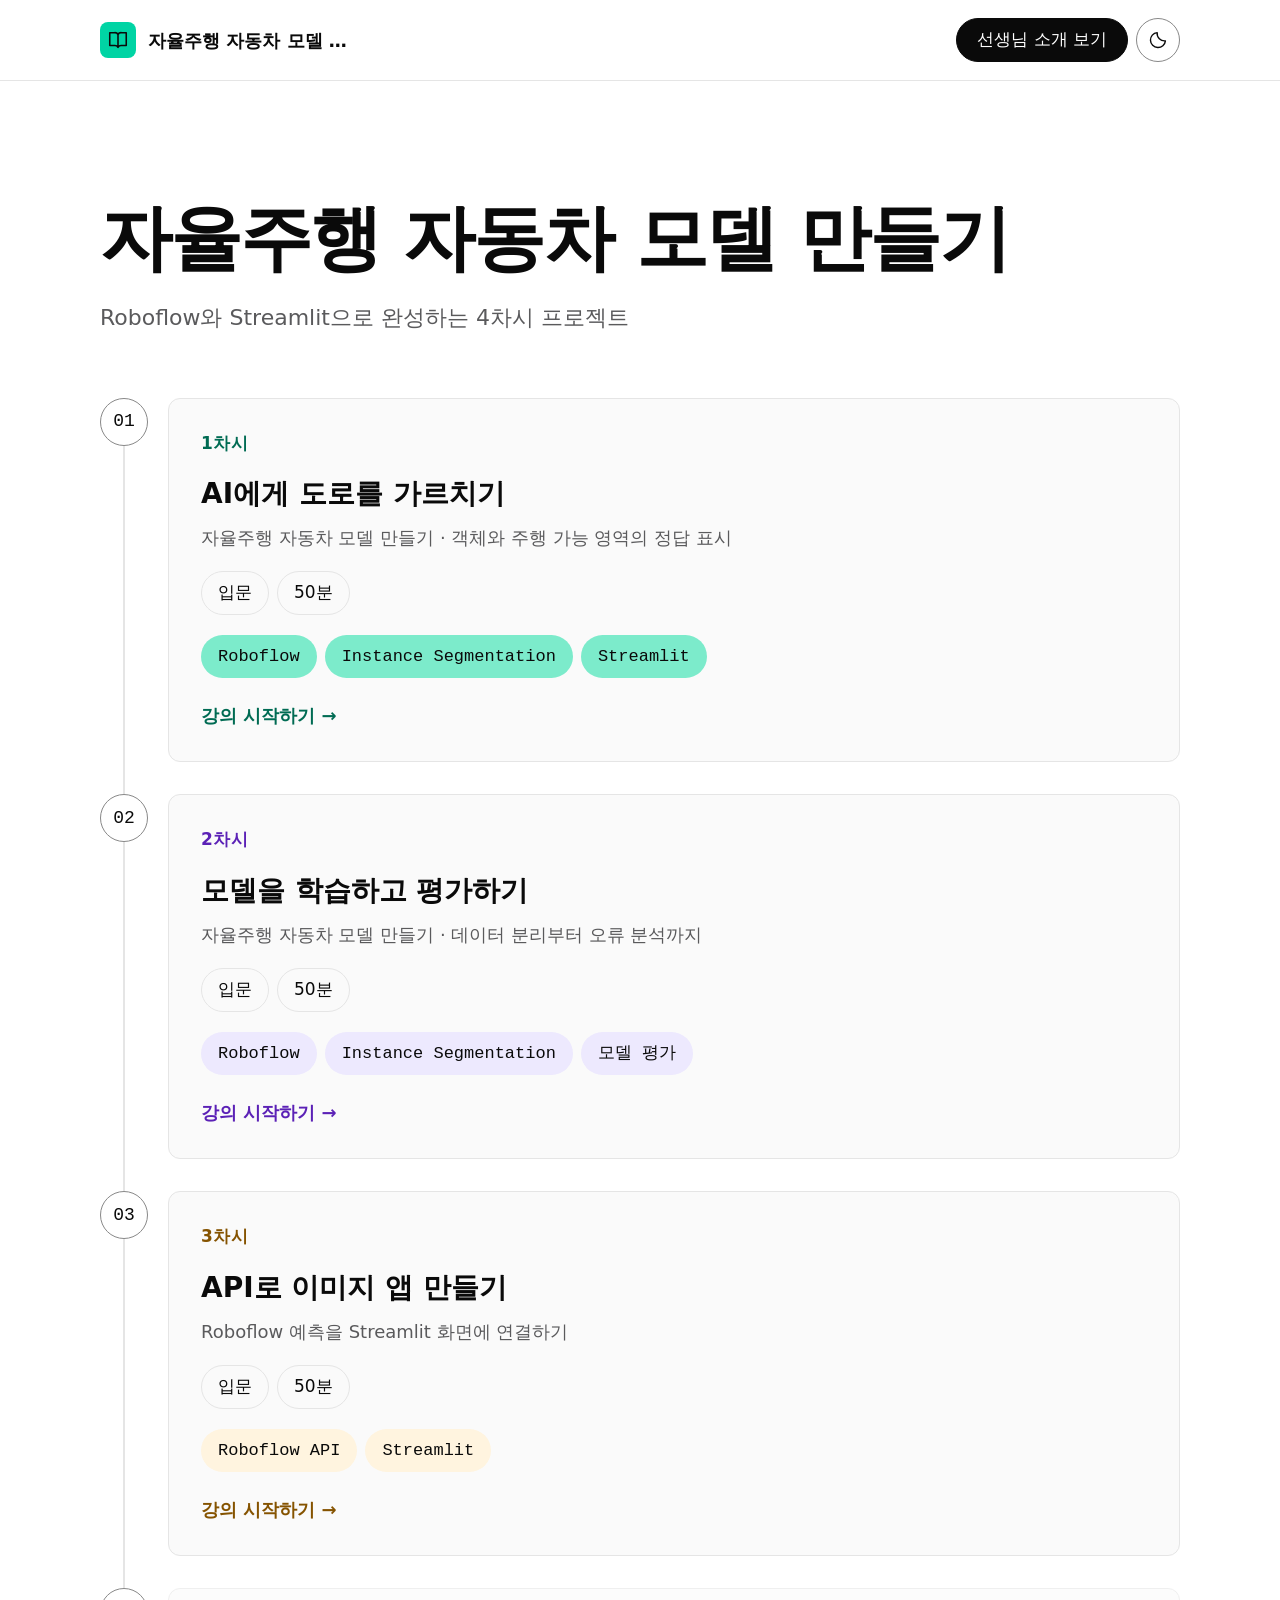
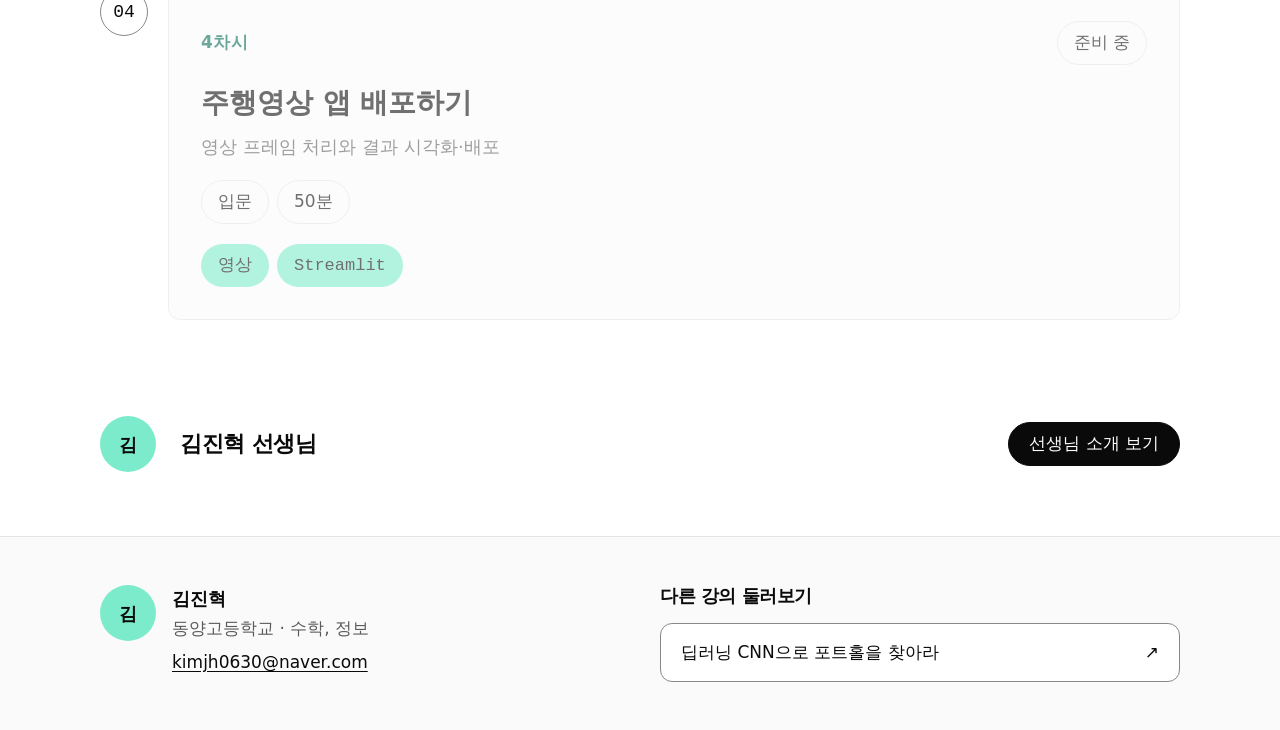
==== commit 750defaf: "feat: 3차시 강의와 Streamlit 실습 앱 및 PDF 활동지 추가" ====
--- a/index.html
+++ b/index.html
@@ -65,7 +65,7 @@
           <ul class="hub-fallback-links">
             <li><a href="road-perception/index.html">1차시 · AI에게 도로를 가르치기</a></li>
             <li><a href="model-training/index.html">2차시 · 모델을 학습하고 평가하기</a></li>
-            <li>3차시 · API로 이미지 앱 만들기 — 준비 중</li>
+            <li><a href="api-app/index.html">3차시 · API로 이미지 앱 만들기</a></li>
             <li>4차시 · 주행영상 앱 배포하기 — 준비 중</li>
           </ul>
         </section>
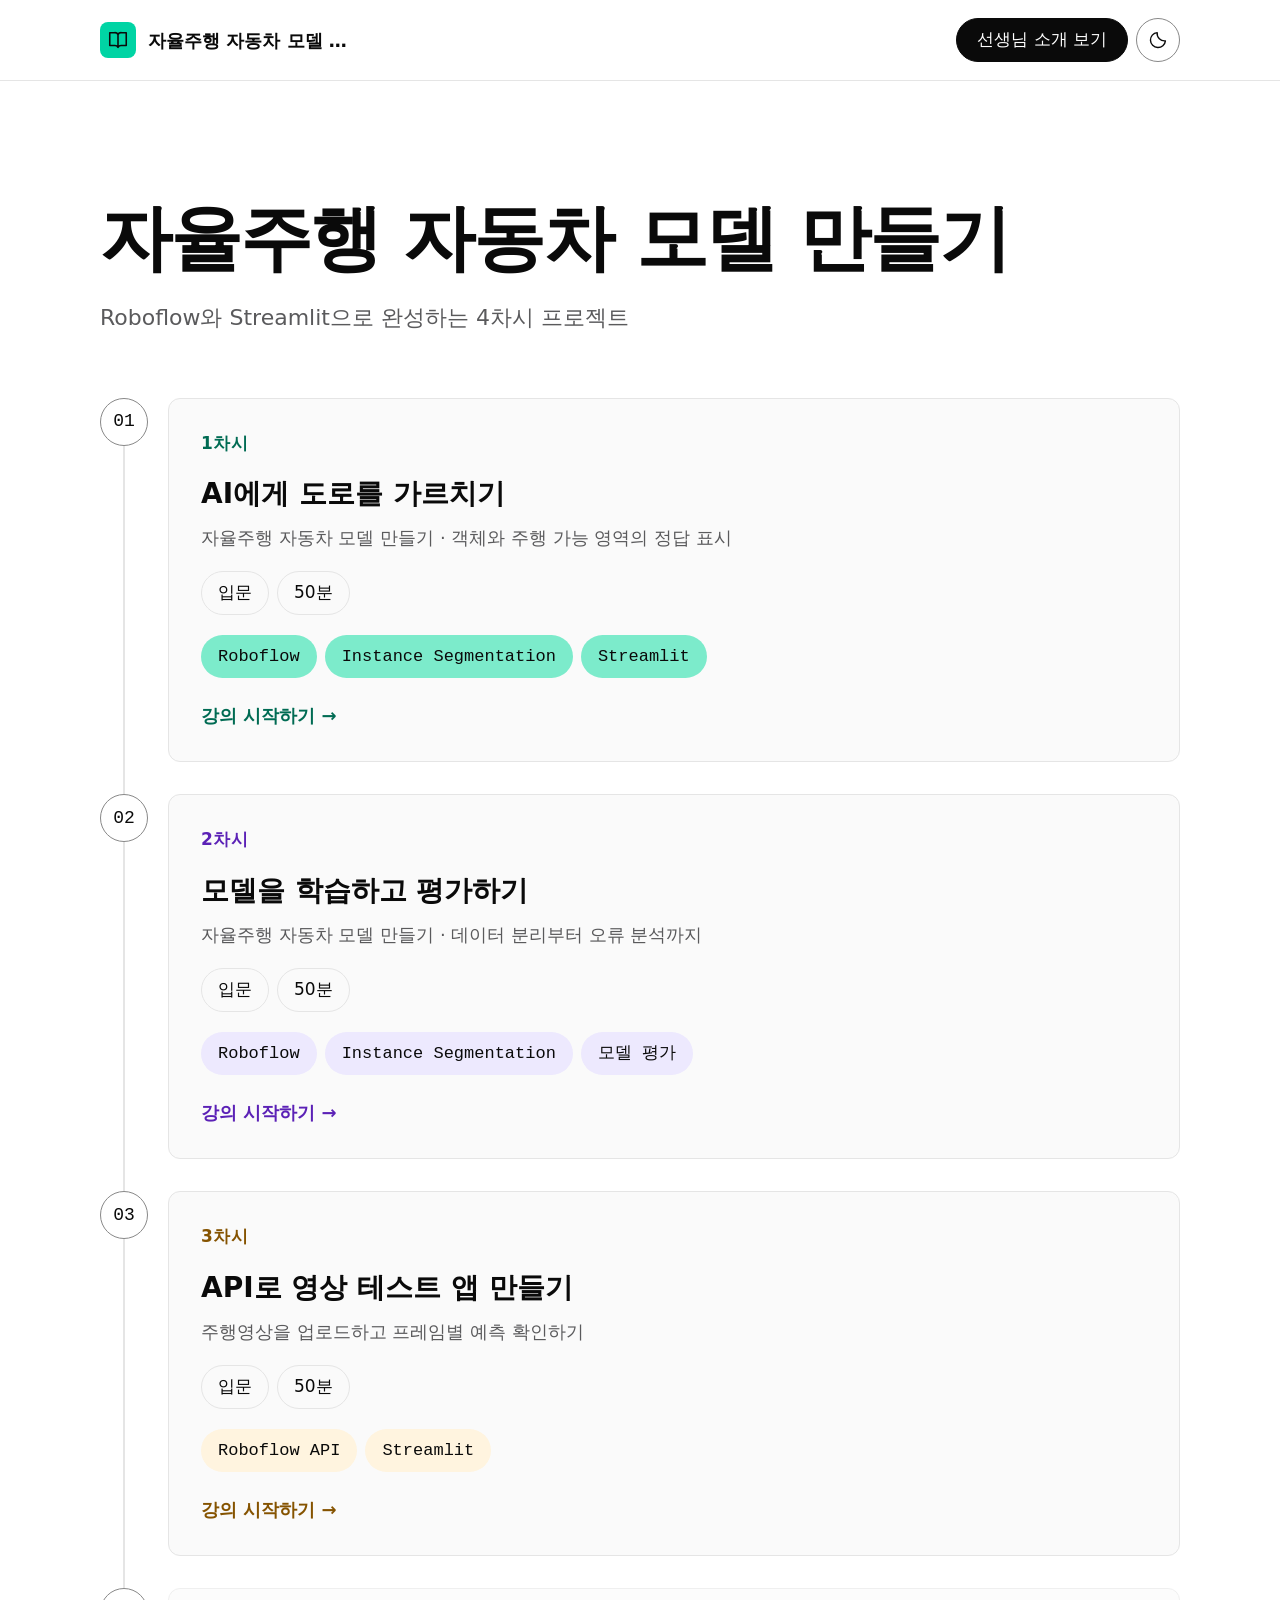
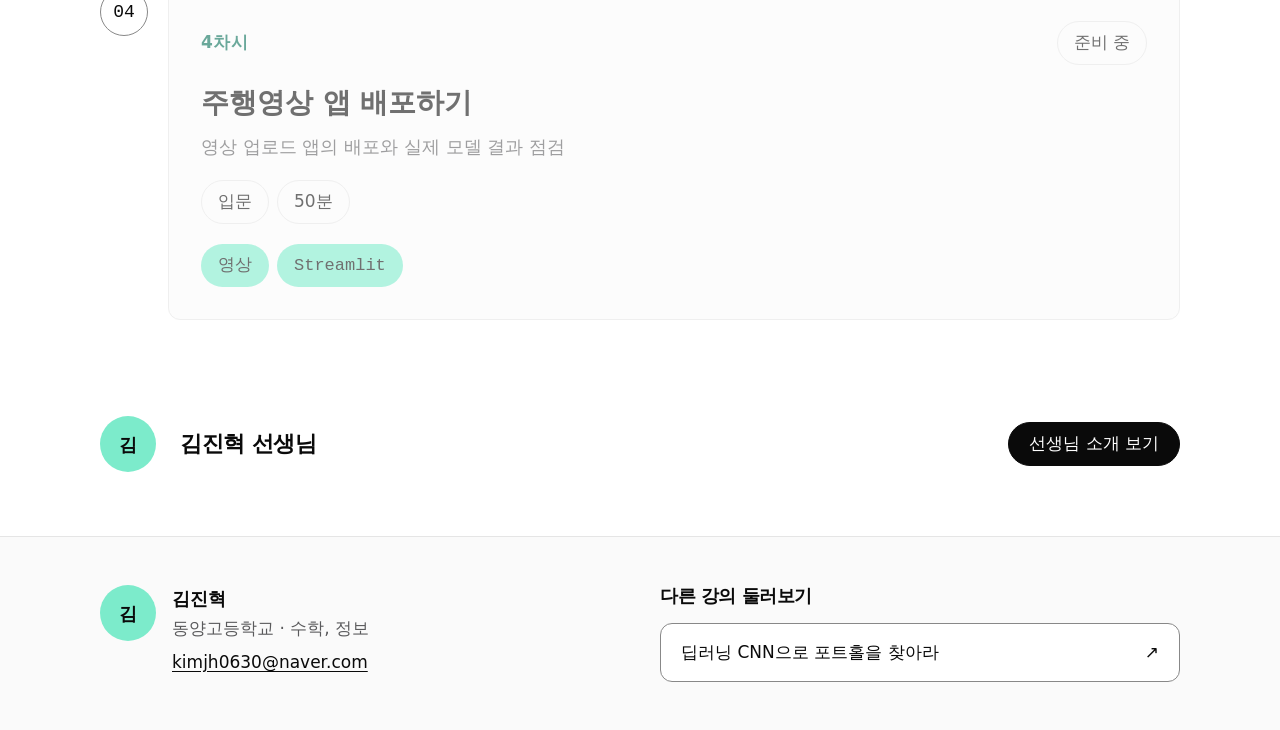
==== commit c619508c: "fix: Streamlit 표시 오류 수정 및 강의·실습 자료 업데이트" ====
--- a/index.html
+++ b/index.html
@@ -65,7 +65,7 @@
           <ul class="hub-fallback-links">
             <li><a href="road-perception/index.html">1차시 · AI에게 도로를 가르치기</a></li>
             <li><a href="model-training/index.html">2차시 · 모델을 학습하고 평가하기</a></li>
-            <li><a href="api-app/index.html">3차시 · API로 이미지 앱 만들기</a></li>
+            <li><a href="api-app/index.html">3차시 · API로 영상 테스트 앱 만들기</a></li>
             <li>4차시 · 주행영상 앱 배포하기 — 준비 중</li>
           </ul>
         </section>
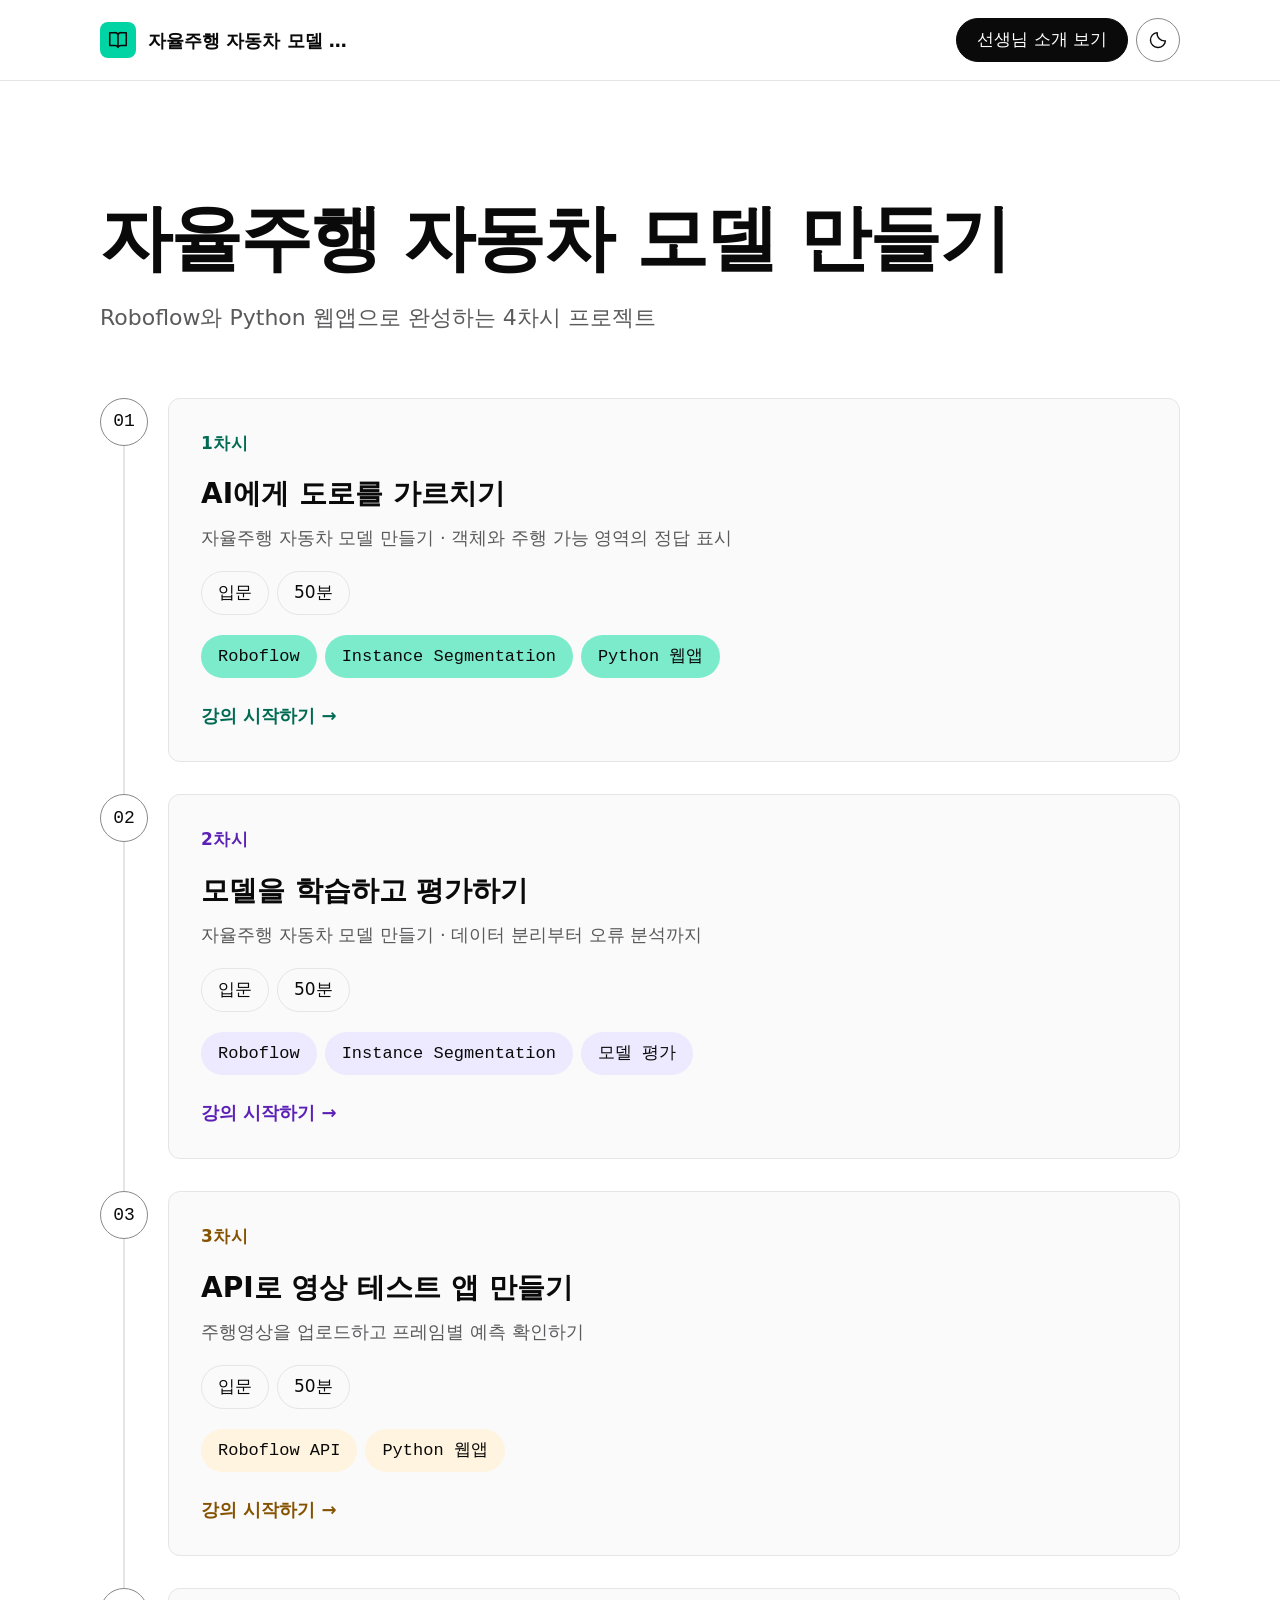
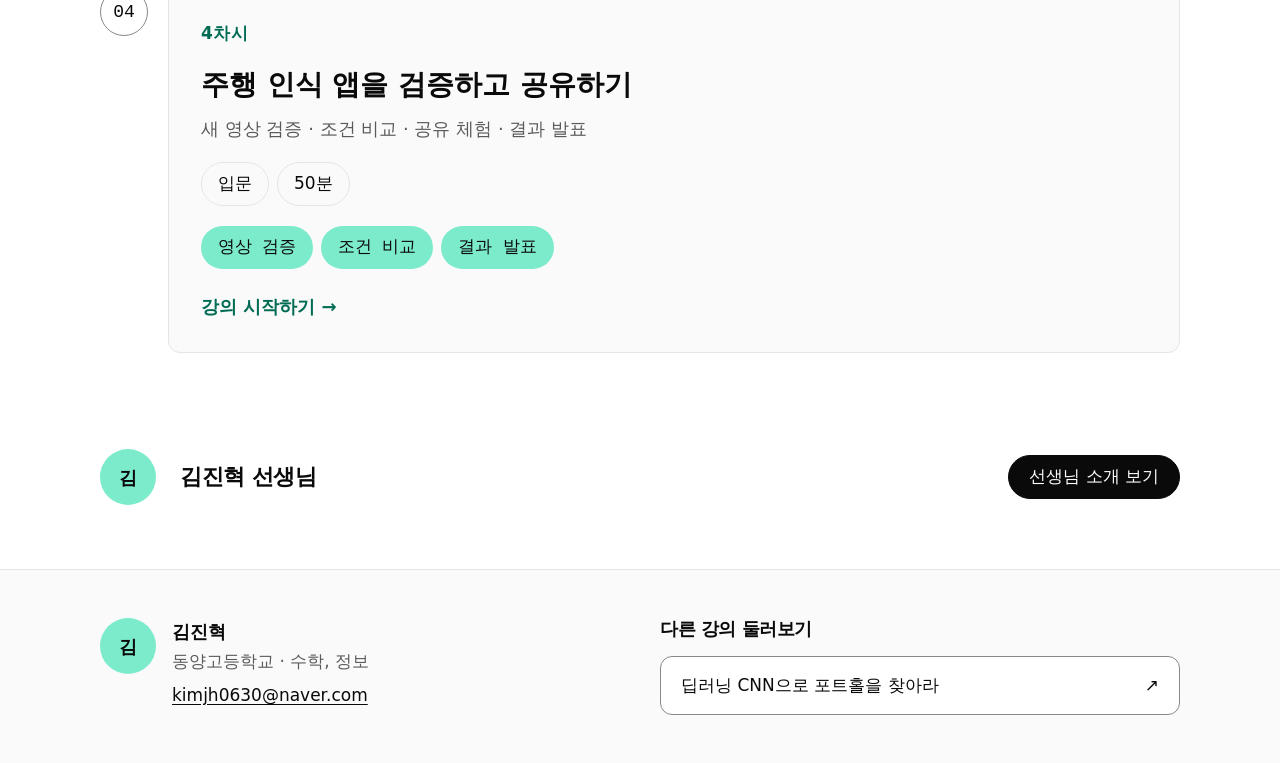
==== commit cc5bb60e: "feat: 4차시 검증·공유 강의와 PDF 활동지 추가" ====
--- a/index.html
+++ b/index.html
@@ -3,7 +3,7 @@
   <head>
     <meta charset="utf-8">
     <meta name="viewport" content="width=device-width, initial-scale=1">
-    <meta name="description" content="Roboflow와 Streamlit으로 만드는 자율주행 주행환경 인식 프로젝트. 50분씩 4차시 강의 안내.">
+    <meta name="description" content="Roboflow와 Python 웹앱으로 만드는 자율주행 주행환경 인식 프로젝트. 50분씩 4차시 강의 안내.">
     <meta name="color-scheme" content="light dark">
     <title>자율주행 자동차 모델 만들기 · 강의 목록</title>
     <link rel="icon" href="data:,">
@@ -59,14 +59,14 @@
     <main id="main" tabindex="-1">
       <div class="container">
         <section class="hero" id="top">
-          <p class="kicker">ROBOFLOW × STREAMLIT · 50분 × 4차시</p>
+          <p class="kicker">ROBOFLOW × PYTHON WEB APP · 50분 × 4차시</p>
           <h1>자율주행 자동차 모델 만들기</h1>
           <p class="hero-subtitle">객체와 주행 가능 영역을 배우는 단일 모델 프로젝트</p>
           <ul class="hub-fallback-links">
             <li><a href="road-perception/index.html">1차시 · AI에게 도로를 가르치기</a></li>
             <li><a href="model-training/index.html">2차시 · 모델을 학습하고 평가하기</a></li>
             <li><a href="api-app/index.html">3차시 · API로 영상 테스트 앱 만들기</a></li>
-            <li>4차시 · 주행영상 앱 배포하기 — 준비 중</li>
+            <li><a href="video-app/index.html">4차시 · 주행 인식 앱을 검증하고 공유하기</a></li>
           </ul>
         </section>
       </div>
--- a/assets/css/lecture.css
+++ b/assets/css/lecture.css
@@ -136,3 +136,12 @@
 @media (max-width: 767px) {
   .training-table th, .training-table td { padding: var(--space-3) var(--space-2); }
 }
+
+/* 1차시: 같은 장면의 박스·인스턴스 마스크 비교. 공통 테마 토큰 사용. */
+.comparison-visual { display: block; width: 100%; max-height: 238px; }
+.comparison-marking { fill: none; stroke: var(--text-muted); stroke-width: 3; stroke-dasharray: 10 8; }
+.comparison-box { fill: none; stroke: var(--accent-text); stroke-width: 3; stroke-dasharray: 6 4; }
+.comparison-mask { fill: var(--accent-soft); fill-opacity: .7; stroke: var(--accent-text); stroke-width: 3; }
+.comparison-label { fill: var(--accent-text); font: 600 20px var(--font-sans); }
+.comparison-grid h4 { font-size: var(--font-card); }
+.table-scroll:focus-visible { outline: 3px solid var(--accent-text); outline-offset: 3px; }
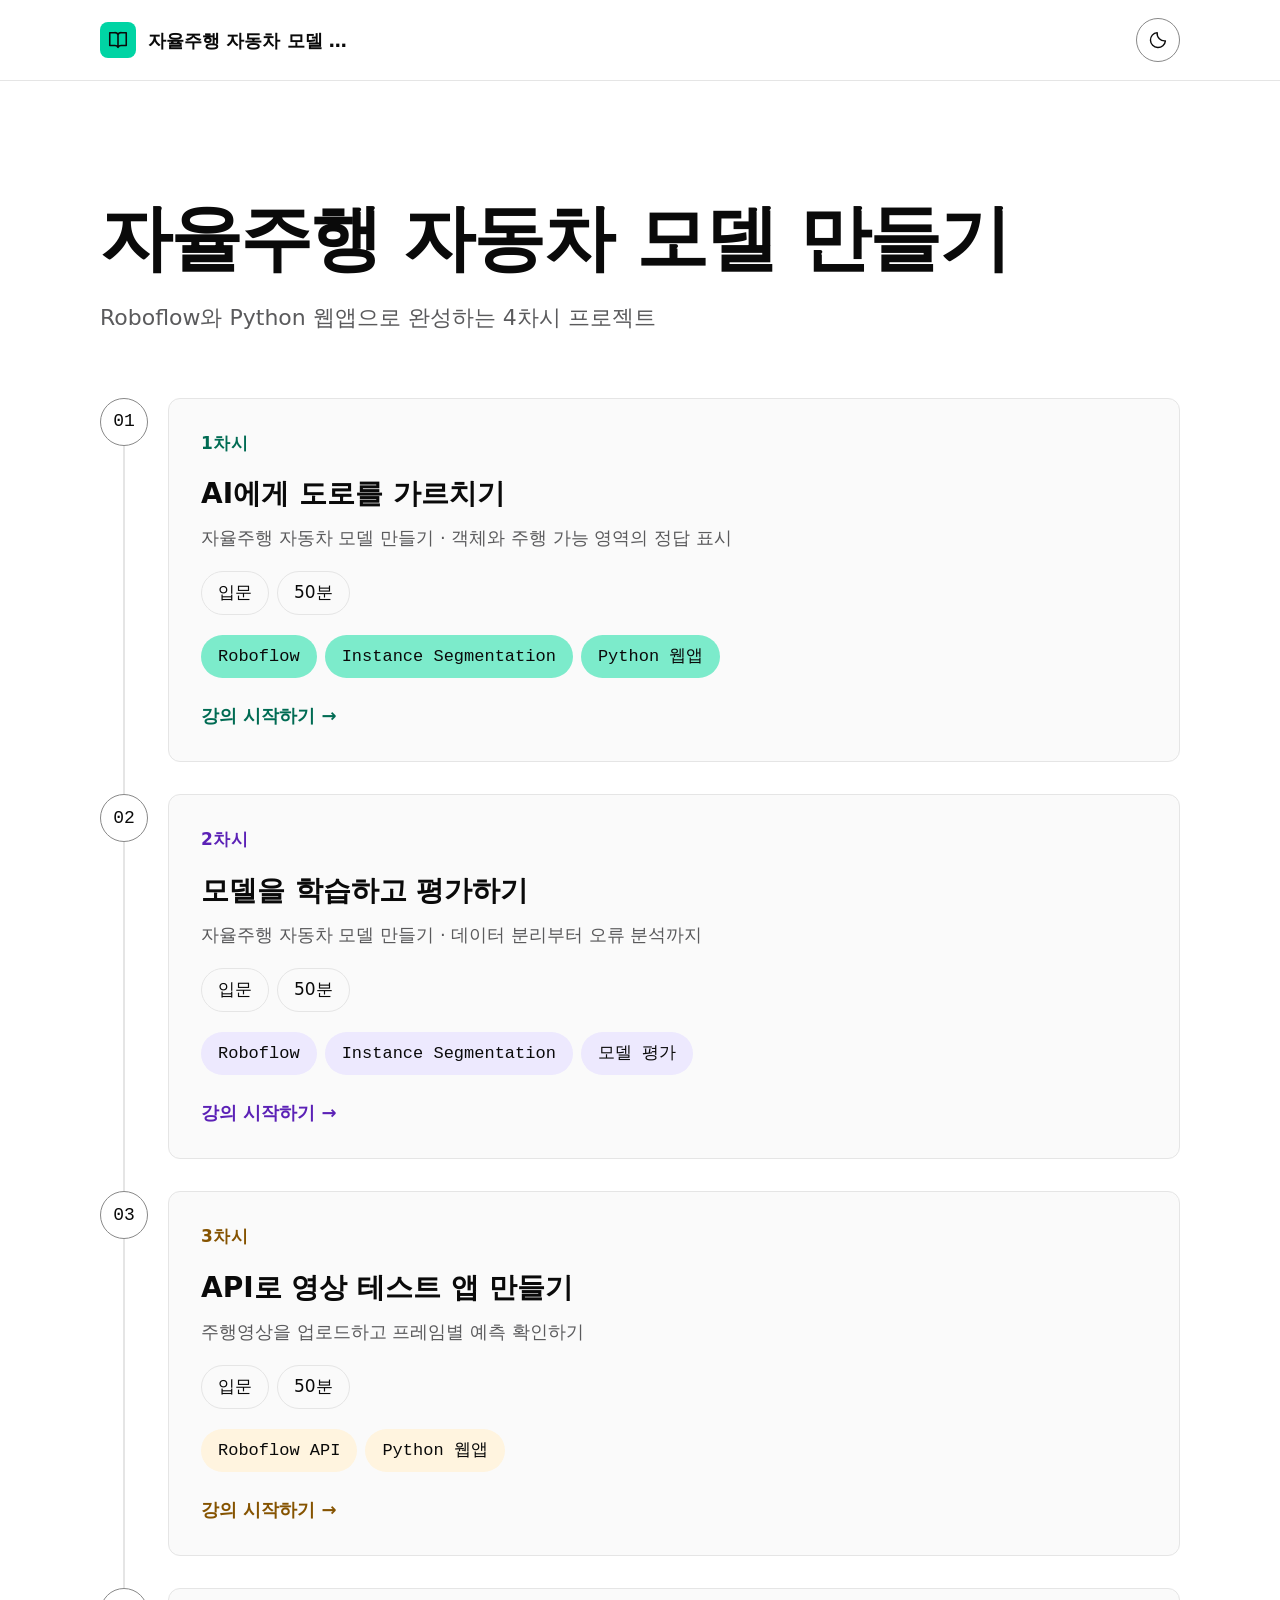
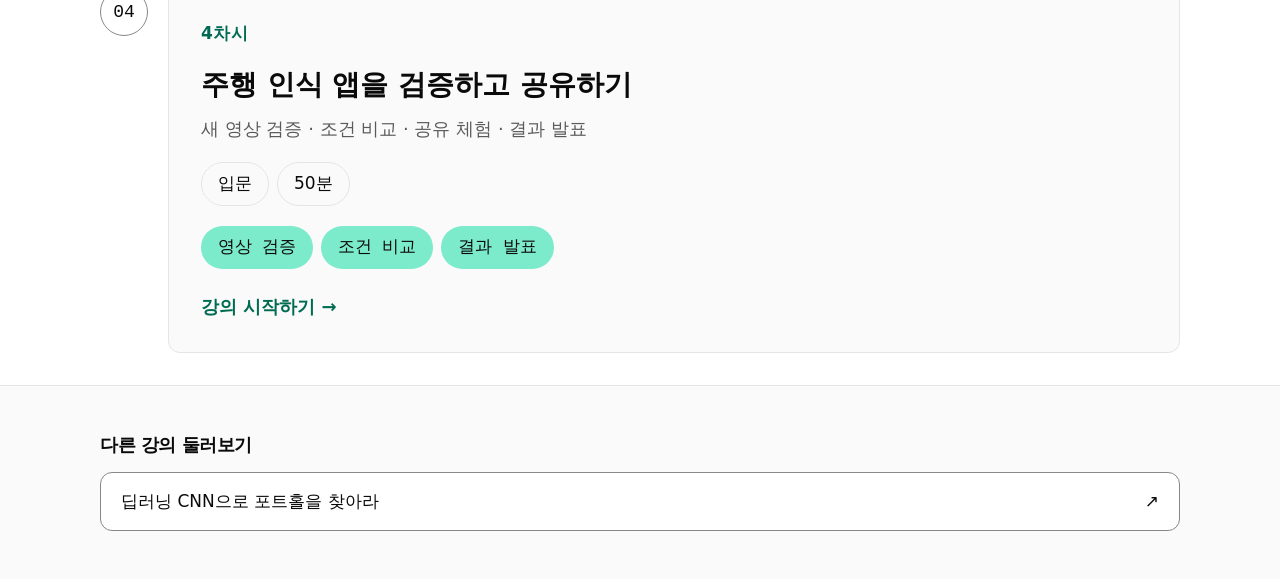
==== commit a712fcca: "style: 전체 페이지의 선생님 소개 버튼과 프로필 제거" ====
--- a/index.html
+++ b/index.html
@@ -45,9 +45,6 @@
               P
             </kbd>
           </button>
-          <button class="button button-primary" type="button" data-open-instructor>
-            선생님 소개 보기
-          </button>
           <button class="button button-icon" type="button" data-theme-toggle aria-label="테마 전환">
             <svg data-theme-icon width="20" height="20" viewBox="0 0 24 24" fill="none" stroke="currentColor" stroke-width="1.7" stroke-linecap="round" stroke-linejoin="round" aria-hidden="true">
               <path d="M20.9 13a9 9 0 0 1-9.9-9.9A9 9 0 1 0 20.9 13Z"/>
@@ -73,18 +70,6 @@
     </main>
     <footer class="site-footer">
       <div class="container footer-grid">
-        <div class="footer-instructor">
-          <div data-instructor-avatar>
-          </div>
-          <div>
-            <strong data-instructor-name>
-            </strong>
-            <p data-instructor-affiliation>
-            </p>
-            <a class="footer-email" data-instructor-email>
-            </a>
-          </div>
-        </div>
         <div data-other-lectures-region>
           <h2 class="footer-heading">
             다른 강의 둘러보기
@@ -94,7 +79,6 @@
         </div>
       </div>
     </footer>
-    <!-- 선생님 소개 모달의 내용은 shared.js가 SITE.instructor로 한 번만 생성합니다. -->
     <div class="sr-only" role="status" aria-live="polite" data-copy-status>
     </div>
     <noscript>
--- a/assets/css/lecture.css
+++ b/assets/css/lecture.css
@@ -145,3 +145,9 @@
 .comparison-label { fill: var(--accent-text); font: 600 20px var(--font-sans); }
 .comparison-grid h4 { font-size: var(--font-card); }
 .table-scroll:focus-visible { outline: 3px solid var(--accent-text); outline-offset: 3px; }
+
+/* 이 저장소에서는 선생님 소개를 표시하지 않습니다.
+ * 공통 스크립트가 자동 생성하는 허브 소개 영역에도 적용합니다. */
+.hub-instructor,
+[data-open-instructor] { display: none; }
+.site-footer .footer-grid { grid-template-columns: minmax(0, 1fr); }
